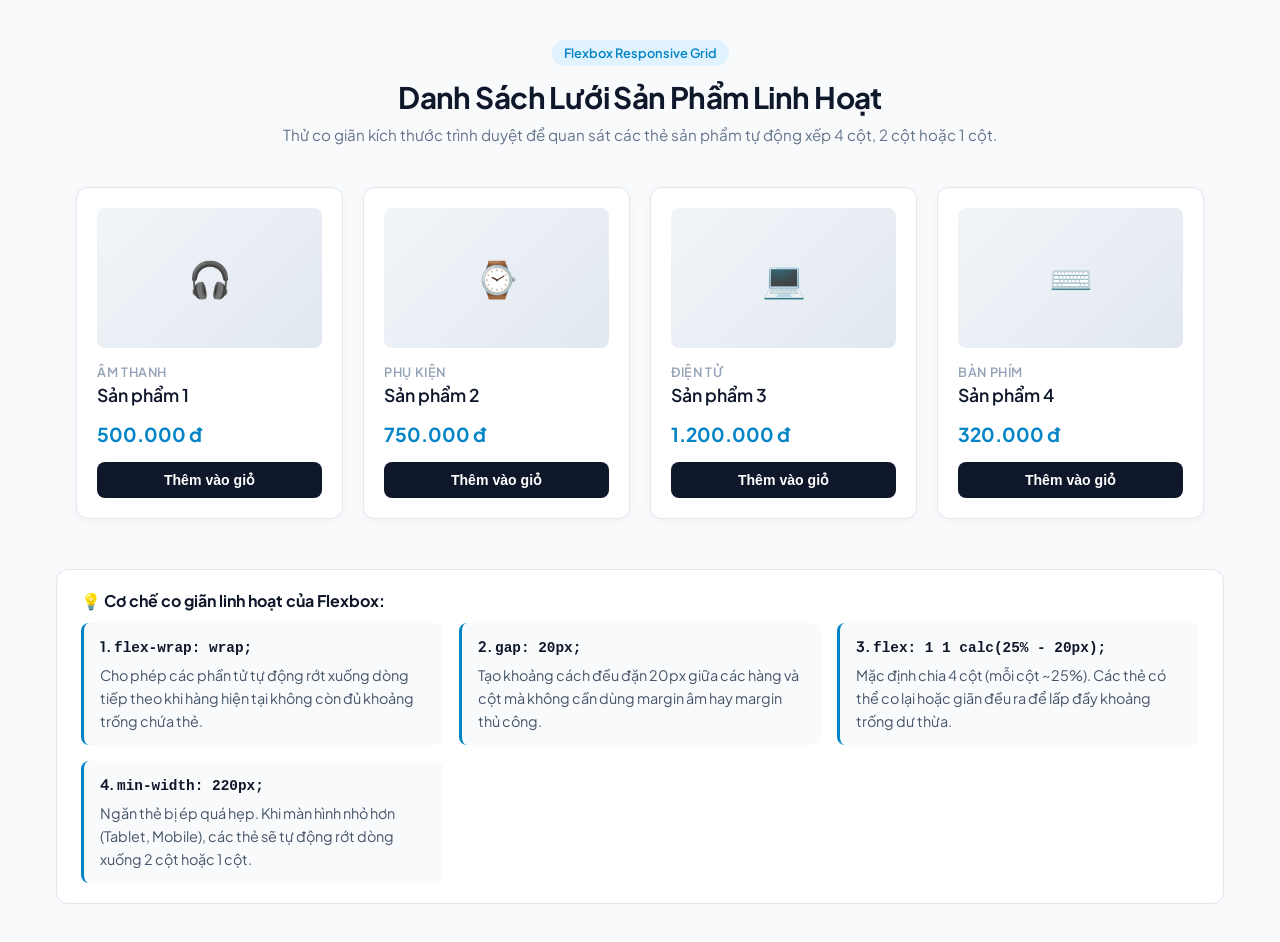
==== index.html @ 22b79658 "feat: add product grid flexbox exercise" ====
<!DOCTYPE html>
<html lang="vi">
<head>
  <meta charset="UTF-8">
  <meta name="viewport" content="width=device-width, initial-scale=1.0">
  <meta name="description" content="Luyện tập bố cục lưới thẻ sản phẩm (Product Card Grid) tự động co giãn và xuống dòng với Flexbox.">
  <title>Bố cục lưới sản phẩm linh hoạt với Flexbox</title>
  <link rel="preconnect" href="https://fonts.googleapis.com">
  <link rel="preconnect" href="https://fonts.gstatic.com" crossorigin>
  <link href="https://fonts.googleapis.com/css2?family=Plus+Jakarta+Sans:wght@400;500;600;700&display=swap" rel="stylesheet">
  <style>
    * {
      margin: 0;
      padding: 0;
      box-sizing: border-box;
    }

    body {
      font-family: 'Plus Jakarta Sans', -apple-system, BlinkMacSystemFont, sans-serif;
      background-color: #f8fafc;
      color: #1e293b;
      min-height: 100vh;
      display: flex;
      flex-direction: column;
    }

    /* Tiêu đề & Giới thiệu */
    header {
      padding: 40px 24px 20px;
      text-align: center;
      max-width: 800px;
      margin: 0 auto;
    }

    .badge {
      display: inline-flex;
      align-items: center;
      gap: 6px;
      background: #e0f2fe;
      color: #0284c7;
      font-size: 0.8rem;
      font-weight: 600;
      padding: 5px 12px;
      border-radius: 9999px;
      margin-bottom: 12px;
    }

    h1 {
      font-size: 1.85rem;
      font-weight: 700;
      color: #0f172a;
      margin-bottom: 8px;
      letter-spacing: -0.02em;
    }

    .subtitle {
      color: #64748b;
      font-size: 0.95rem;
      line-height: 1.5;
    }

    /* Container chính */
    .wrapper {
      max-width: 1200px;
      width: 100%;
      margin: 0 auto;
      padding: 0 16px 40px;
    }

    /* BỐ CỤC LƯỚI SẢN PHẨM VỚI FLEXBOX */
    .product-grid {
      display: flex;
      flex-wrap: wrap;       /* Tự động xuống dòng khi thiếu chỗ */
      gap: 20px;             /* Khoảng cách đều giữa các thẻ */
      padding: 20px;
    }

    /* TỪNG THẺ SẢN PHẨM */
    .product-card {
      /* flex-grow: 1, flex-shrink: 1, flex-basis: calc(25% - 20px) */
      flex: 1 1 calc(25% - 20px);
      min-width: 220px;      /* Giới hạn chiều rộng tối thiểu trước khi rớt dòng */
      background: #ffffff;
      border: 1px solid #e2e8f0;
      border-radius: 12px;
      padding: 20px;
      box-shadow: 0 2px 8px rgba(0, 0, 0, 0.04);
      transition: transform 0.25s ease, box-shadow 0.25s ease, border-color 0.25s ease;
      display: flex;
      flex-direction: column;
      justify-content: space-between;
    }

    .product-card:hover {
      transform: translateY(-4px);
      box-shadow: 0 12px 24px -6px rgba(15, 23, 42, 0.08);
      border-color: #cbd5e1;
    }

    .card-thumbnail {
      width: 100%;
      height: 140px;
      background: linear-gradient(135deg, #f1f5f9 0%, #e2e8f0 100%);
      border-radius: 8px;
      display: flex;
      align-items: center;
      justify-content: center;
      margin-bottom: 16px;
      font-size: 2.2rem;
    }

    .product-card h4 {
      font-size: 1.1rem;
      font-weight: 600;
      color: #0f172a;
      margin-bottom: 8px;
    }

    .product-card .category {
      font-size: 0.8rem;
      color: #94a3b8;
      text-transform: uppercase;
      font-weight: 600;
      letter-spacing: 0.05em;
      margin-bottom: 4px;
    }

    .product-card .price {
      font-size: 1.2rem;
      font-weight: 700;
      color: #0284c7;
      margin-top: 8px;
      margin-bottom: 16px;
    }

    .buy-btn {
      width: 100%;
      padding: 10px 16px;
      background: #0f172a;
      color: #ffffff;
      border: none;
      border-radius: 8px;
      font-weight: 600;
      font-size: 0.88rem;
      cursor: pointer;
      transition: background 0.2s ease;
    }

    .buy-btn:hover {
      background: #2563eb;
    }

    /* Hộp thông tin phân tích CSS */
    .explanation-box {
      margin-top: 30px;
      padding: 20px 24px;
      background: #ffffff;
      border-radius: 12px;
      border: 1px solid #e2e8f0;
    }

    .explanation-box h5 {
      font-size: 1rem;
      color: #0f172a;
      margin-bottom: 12px;
      font-weight: 700;
    }

    .explanation-list {
      display: grid;
      grid-template-columns: repeat(auto-fit, minmax(280px, 1fr));
      gap: 16px;
      font-size: 0.9rem;
      line-height: 1.6;
      color: #475569;
    }

    .explanation-item {
      background: #f8fafc;
      padding: 12px 16px;
      border-radius: 8px;
      border-left: 3px solid #0284c7;
    }

    .explanation-item strong {
      color: #0f172a;
      display: block;
      margin-bottom: 4px;
    }
  </style>
</head>
<body>
  <header>
    <div class="badge">Flexbox Responsive Grid</div>
    <h1>Danh Sách Lưới Sản Phẩm Linh Hoạt</h1>
    <p class="subtitle">Thử co giãn kích thước trình duyệt để quan sát các thẻ sản phẩm tự động xếp 4 cột, 2 cột hoặc 1 cột.</p>
  </header>

  <div class="wrapper">
    <!-- Cấu trúc HTML chính theo yêu cầu -->
    <div class="product-grid">
      <div class="product-card">
        <div>
          <div class="card-thumbnail">🎧</div>
          <p class="category">Âm thanh</p>
          <h4>Sản phẩm 1</h4>
        </div>
        <div>
          <p class="price">500.000 đ</p>
          <button class="buy-btn">Thêm vào giỏ</button>
        </div>
      </div>

      <div class="product-card">
        <div>
          <div class="card-thumbnail">⌚</div>
          <p class="category">Phụ kiện</p>
          <h4>Sản phẩm 2</h4>
        </div>
        <div>
          <p class="price">750.000 đ</p>
          <button class="buy-btn">Thêm vào giỏ</button>
        </div>
      </div>

      <div class="product-card">
        <div>
          <div class="card-thumbnail">💻</div>
          <p class="category">Điện tử</p>
          <h4>Sản phẩm 3</h4>
        </div>
        <div>
          <p class="price">1.200.000 đ</p>
          <button class="buy-btn">Thêm vào giỏ</button>
        </div>
      </div>

      <div class="product-card">
        <div>
          <div class="card-thumbnail">⌨️</div>
          <p class="category">Bàn phím</p>
          <h4>Sản phẩm 4</h4>
        </div>
        <div>
          <p class="price">320.000 đ</p>
          <button class="buy-btn">Thêm vào giỏ</button>
        </div>
      </div>
    </div>

    <!-- Giải thích cơ chế hoạt động -->
    <div class="explanation-box">
      <h5>💡 Cơ chế co giãn linh hoạt của Flexbox:</h5>
      <div class="explanation-list">
        <div class="explanation-item">
          <strong>1. <code>flex-wrap: wrap;</code></strong>
          Cho phép các phần tử tự động rớt xuống dòng tiếp theo khi hàng hiện tại không còn đủ khoảng trống chứa thẻ.
        </div>
        <div class="explanation-item">
          <strong>2. <code>gap: 20px;</code></strong>
          Tạo khoảng cách đều đặn 20px giữa các hàng và cột mà không cần dùng margin âm hay margin thủ công.
        </div>
        <div class="explanation-item">
          <strong>3. <code>flex: 1 1 calc(25% - 20px);</code></strong>
          Mặc định chia 4 cột (mỗi cột ~25%). Các thẻ có thể co lại hoặc giãn đều ra để lấp đầy khoảng trống dư thừa.
        </div>
        <div class="explanation-item">
          <strong>4. <code>min-width: 220px;</code></strong>
          Ngăn thẻ bị ép quá hẹp. Khi màn hình nhỏ hơn (Tablet, Mobile), các thẻ sẽ tự động rớt dòng xuống 2 cột hoặc 1 cột.
        </div>
      </div>
    </div>
  </div>
</body>
</html>
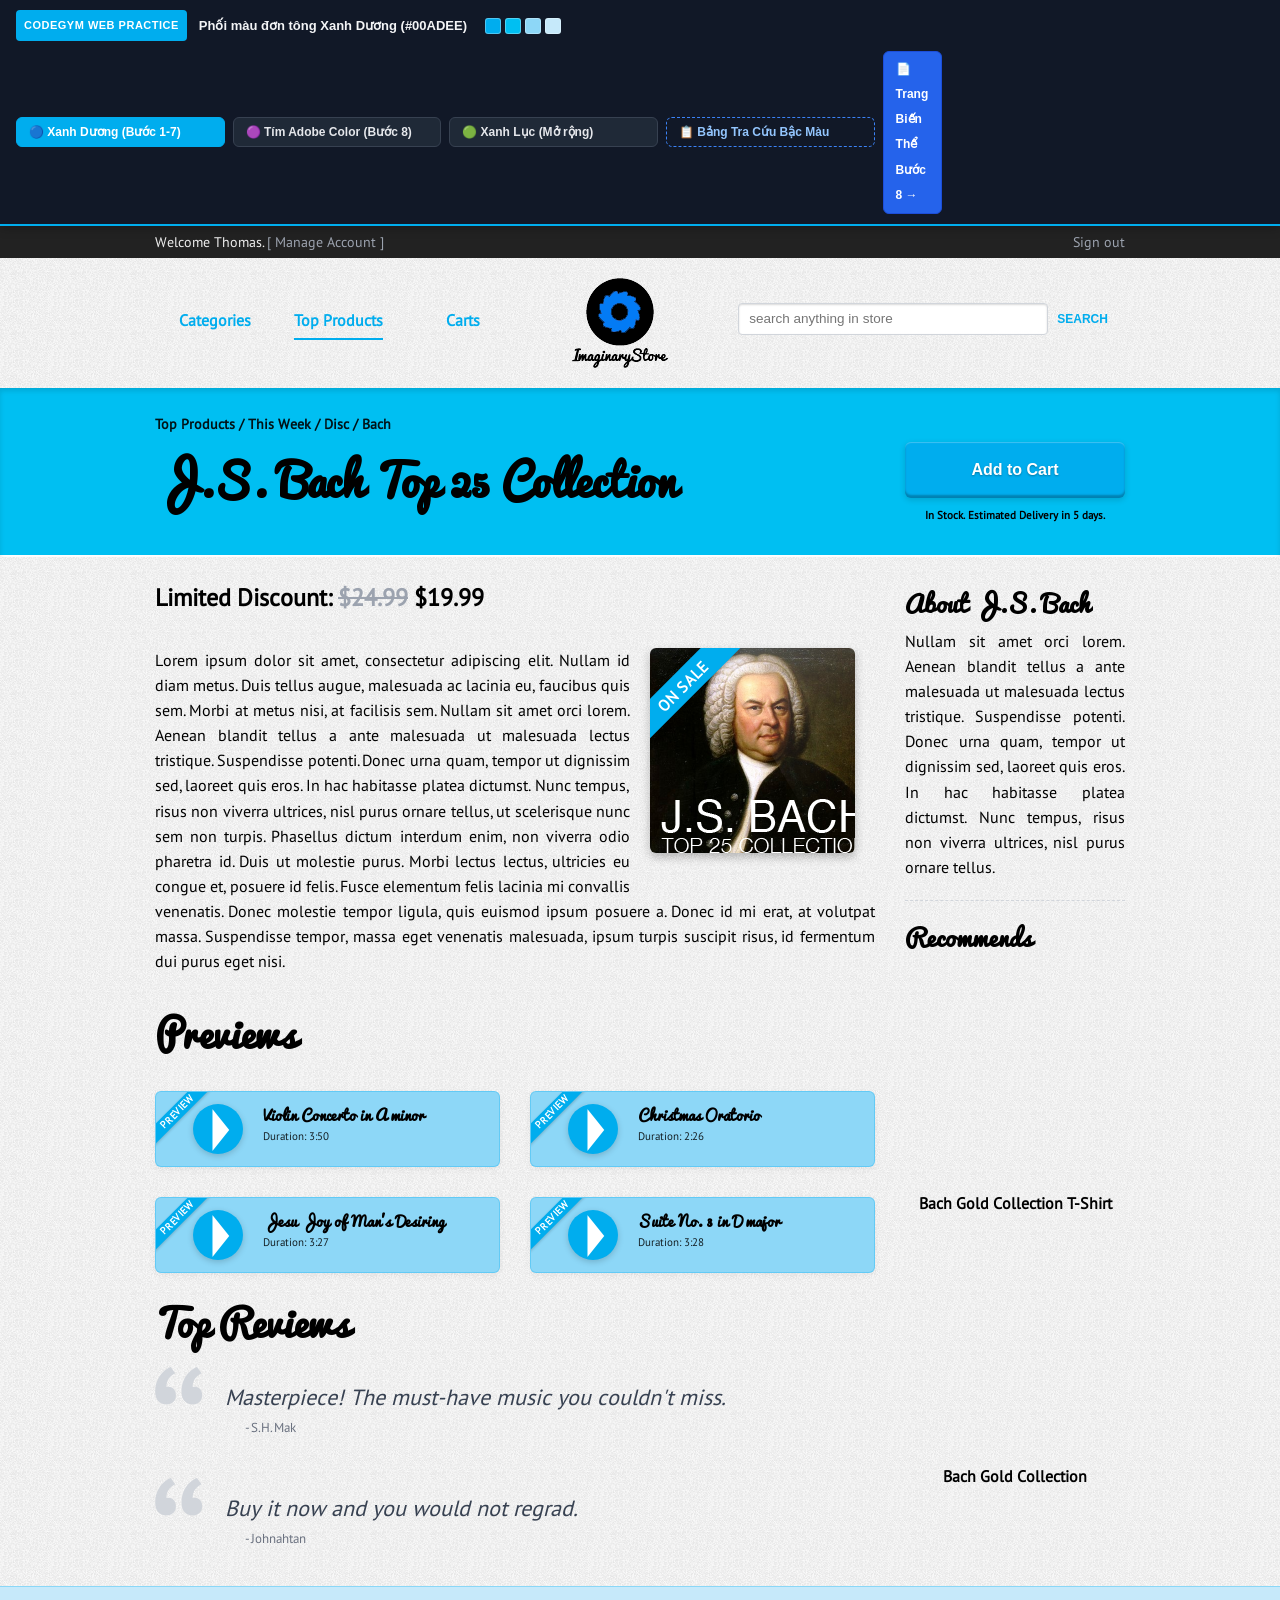
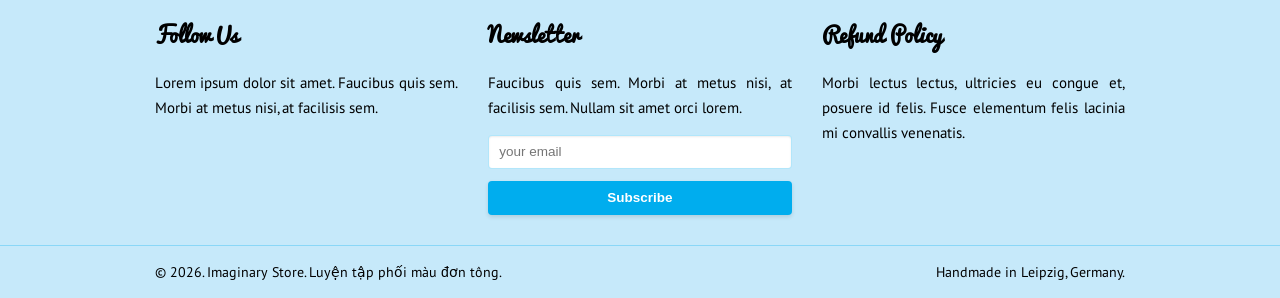
==== commit 19f0a2a2: "feat: hoàn thành bài tập phối màu đơn tông monochromatic theo hướng dẫn CodeGym" ====
--- a/index.html
+++ b/index.html
@@ -1,275 +1,391 @@
-<!DOCTYPE html>
+<!doctype html>
 <html lang="vi">
 <head>
-  <meta charset="UTF-8">
-  <meta name="viewport" content="width=device-width, initial-scale=1.0">
-  <meta name="description" content="Luyện tập bố cục lưới thẻ sản phẩm (Product Card Grid) tự động co giãn và xuống dòng với Flexbox.">
-  <title>Bố cục lưới sản phẩm linh hoạt với Flexbox</title>
-  <link rel="preconnect" href="https://fonts.googleapis.com">
-  <link rel="preconnect" href="https://fonts.gstatic.com" crossorigin>
-  <link href="https://fonts.googleapis.com/css2?family=Plus+Jakarta+Sans:wght@400;500;600;700&display=swap" rel="stylesheet">
-  <style>
-    * {
-      margin: 0;
-      padding: 0;
-      box-sizing: border-box;
+<meta charset="utf-8">
+<meta name="viewport" content="width=device-width, initial-scale=1" />
+<title>Imaginary Store - Phối Màu Đơn Tông (Monochromatic)</title>
+<link href="style.css" rel="stylesheet" type="text/css" />
+</head>
+
+<body>
+<!-- Thanh công cụ hỗ trợ chấm bài & quan sát phối màu đơn tông -->
+<div class="palette-toolbar">
+    <div class="palette-toolbar-info">
+        <span class="palette-badge">CodeGym Web Practice</span>
+        <strong id="currentThemeLabel">Phối màu đơn tông Xanh Dương (#00ADEE)</strong>
+        <div class="palette-swatches-preview">
+            <span class="swatch-chip" style="background: var(--color-lv1);" title="Bậc 1: Màu chính #00ADEE"></span>
+            <span class="swatch-chip" style="background: var(--color-lv4);" title="Bậc 4: Nền banner #00BFF2"></span>
+            <span class="swatch-chip" style="background: var(--color-lv7);" title="Bậc 7: Nền preview #8DD7F7"></span>
+            <span class="swatch-chip" style="background: var(--color-lv9);" title="Bậc 9: Nền footer #C6E9FA"></span>
+        </div>
+    </div>
+    <div class="palette-toolbar-actions">
+        <button class="theme-btn active" id="btnThemeBlue" onclick="switchTheme('blue')">🔵 Xanh Dương (Bước 1-7)</button>
+        <button class="theme-btn" id="btnThemePurple" onclick="switchTheme('purple')">🟣 Tím Adobe Color (Bước 8)</button>
+        <button class="theme-btn" id="btnThemeEmerald" onclick="switchTheme('emerald')">🟢 Xanh Lục (Mở rộng)</button>
+        <button class="theme-btn theme-btn-modal" onclick="openModal()">📋 Bảng Tra Cứu Bậc Màu</button>
+        <a href="theme-variant.html" class="theme-btn" style="background:#2563eb; color:#ffffff; border-color:#1d4ed8;" title="Mở trang web thứ hai theo Bước 8">📄 Trang Biến Thể Bước 8 &rarr;</a>
+    </div>
+</div>
+
+<!-- Modal Bảng tra cứu cấp độ màu đơn tông theo bài học -->
+<div class="modal-overlay" id="colorModal" onclick="closeModalOnBg(event)">
+    <div class="modal-card">
+        <div class="modal-header">
+            <h3>Bảng Phân Bổ Cấp Độ Màu Đơn Tông (Monochromatic Scale)</h3>
+            <button class="modal-close-btn" onclick="closeModal()">&times;</button>
+        </div>
+        <p style="font-size: 13.5px; line-height: 1.6; color: #4b5563; margin-bottom: 14px;">
+            Dưới đây là bảng phân cấp màu đơn tông nhạt dần từ màu chủ đạo theo hướng dẫn bài tập thực hành CodeGym:
+        </p>
+        <table class="color-table">
+            <thead>
+                <tr>
+                    <th>Cấp độ</th>
+                    <th>Mã màu (Hex)</th>
+                    <th>Mô tả & Vị trí áp dụng trên website</th>
+                </tr>
+            </thead>
+            <tbody>
+                <tr>
+                    <td><strong>Bậc 1</strong> (Chính)</td>
+                    <td><span class="color-sample-box" style="background: #00ADEE;"></span> <code>#00ADEE</code></td>
+                    <td><strong>Màu chủ đạo (Logo):</strong> Dùng cho nút Add to Cart, badge ON SALE, PREVIEW badge, circle play, icon, link hover.</td>
+                </tr>
+                <tr>
+                    <td><strong>Bậc 2</strong></td>
+                    <td><span class="color-sample-box" style="background: #00B2EF;"></span> <code>#00B2EF</code></td>
+                    <td>Màu nhấn phụ, hiệu ứng hover nút bấm và điểm tương tác nổi bật.</td>
+                </tr>
+                <tr>
+                    <td><strong>Bậc 3</strong></td>
+                    <td><span class="color-sample-box" style="background: #00B8F0;"></span> <code>#00B8F0</code></td>
+                    <td>Tông màu trung gian kết nối giữa Bậc 2 và Bậc 4.</td>
+                </tr>
+                <tr>
+                    <td><strong>Bậc 4</strong></td>
+                    <td><span class="color-sample-box" style="background: #00BFF2;"></span> <code>#00BFF2</code></td>
+                    <td><strong>Bước 2:</strong> Màu nền phần <code>#banner</code>, màu chữ màu đen (hoặc trắng) tương phản rõ.</td>
+                </tr>
+                <tr>
+                    <td><strong>Bậc 5</strong></td>
+                    <td><span class="color-sample-box" style="background: #2DCBF5;"></span> <code>#2DCBF5</code></td>
+                    <td>Tông sáng chuyển tiếp.</td>
+                </tr>
+                <tr>
+                    <td><strong>Bậc 6</strong></td>
+                    <td><span class="color-sample-box" style="background: #5CD4F6;"></span> <code>#5CD4F6</code></td>
+                    <td>Tông sáng nhẹ.</td>
+                </tr>
+                <tr>
+                    <td><strong>Bậc 7</strong></td>
+                    <td><span class="color-sample-box" style="background: #8DD7F7;"></span> <code>#8DD7F7</code></td>
+                    <td><strong>Bước 4:</strong> Màu nền thẻ nội dung Preview (thay cho màu hồng cũ <code>#fac7d2</code>), chữ màu đen.</td>
+                </tr>
+                <tr>
+                    <td><strong>Bậc 8</strong></td>
+                    <td><span class="color-sample-box" style="background: #ACE2F9;"></span> <code>#ACE2F9</code></td>
+                    <td>Tông màu pastel chuyển tiếp.</td>
+                </tr>
+                <tr>
+                    <td><strong>Bậc 9</strong></td>
+                    <td><span class="color-sample-box" style="background: #C6E9FA;"></span> <code>#C6E9FA</code></td>
+                    <td><strong>Bước 5:</strong> Màu nền phần Newsletter/Info và Footer tạo độ sáng tươi mới cho website.</td>
+                </tr>
+                <tr>
+                    <td><strong>Toàn bộ chữ</strong></td>
+                    <td><span class="color-sample-box" style="background: #000000;"></span> <code>#000000</code></td>
+                    <td><strong>Bước 6:</strong> Giữ nguyên màu chữ cho toàn bộ trang là màu đen để bảo đảm độ tương phản tối ưu.</td>
+                </tr>
+            </tbody>
+        </table>
+        <div style="margin-top: 18px; text-align: right;">
+            <button class="theme-btn" style="background: #111827; color: #fff;" onclick="closeModal()">Đóng cửa sổ</button>
+        </div>
+    </div>
+</div>
+
+<header id="top">
+	<div class="fix-size">
+    	<p class="c9 left">
+        	Welcome Thomas. <a href="">[ Manage Account ]</a>
+        </p>
+        <p class="c3 left">
+        	<a href="#main-nav" class="hide"><img src="images/nav-btn.png" alt="button" /></a>
+            <a href="" class="right">Sign out</a>
+        </p>
+    </div>
+    <div class="clear"></div>
+</header><!-- header -->
+
+<nav>
+	<div class="fix-size">
+    	<ul class="c5 left show">
+        	<li><a href="">Categories</a></li>
+            <li><a href="">Top Products</a></li>
+            <li><a href="">Carts</a></li>
+        </ul>
+        <a href="" class="c2 left c">
+        	<img id="storeLogo" src="images/logo-blue.png" alt="logo" />
+        </a>
+        <form action="#" class="c5 left show">
+        	<input type="search" placeholder="search anything in store" required />
+            <input type="submit" value="search" />
+        </form>
+    </div>
+    <div class="clear"></div>
+</nav><!-- nav -->
+
+<section id="banner">
+	<div class="fix-size">
+    	<section class="c9 left c">
+        	<p>Top Products / This Week / Disc / Bach</p>
+            <h1>J.S. Bach Top 25 Collection</h1>
+        </section>
+        <aside class="c3 left c">
+        	<button>Add to Cart</button>
+            <p>In Stock. Estimated Delivery in 5 days.</p>
+        </aside>
+    </div>
+    <div class="clear"></div>
+</section><!-- banner -->
+
+<section id="main">
+	<div class="fix-size">
+    	<section class="c9 left c">
+        	<h3>Limited Discount: <del>$24.99</del> $19.99</h3>            
+            <div class="trans right">
+                <div class="cover">
+                    <div class="face">
+                        <p class="on-sale">ON SALE</p>
+                    </div>
+                    <div class="face back">
+                        <b>J.S. Bach - Top 25 Collection</b>
+                        <ol>
+                            <li>Violin Concerto in A minor</li>
+                            <li>Christmas Oratorio</li>
+                            <li>Jesu Joy of Man's Desiring</li>
+                            <li>Suite No. 3 in D major</li>
+                        </ol>
+                    </div>
+                </div>
+            </div><!-- trans -->
+            
+            <p>
+            	Lorem ipsum dolor sit amet, consectetur adipiscing elit. Nullam id diam metus. Duis tellus augue, malesuada ac lacinia eu, faucibus quis sem. Morbi at metus nisi, at facilisis sem. Nullam sit amet orci lorem. Aenean blandit tellus a ante malesuada ut malesuada lectus tristique. Suspendisse potenti. Donec urna quam, tempor ut dignissim sed, laoreet quis eros. In hac habitasse platea dictumst. Nunc tempus, risus non viverra ultrices, nisl purus ornare tellus, ut scelerisque nunc sem non turpis. Phasellus dictum interdum enim, non viverra odio pharetra id. Duis ut molestie purus. Morbi lectus lectus, ultricies eu congue et, posuere id felis. Fusce elementum felis lacinia mi convallis venenatis. Donec molestie tempor ligula, quis euismod ipsum posuere a. Donec id mi erat, at volutpat massa. Suspendisse tempor, massa eget venenatis malesuada, ipsum turpis suscipit risus, id fermentum dui purus eget nisi.
+            </p>
+            
+            <h2>Previews</h2>
+            <ul class="preview">
+            	<li class="left"><a href="javascript:void(0);">
+                	<div class="c3 left">
+                    	<p class="title">PREVIEW</p>
+                        <div class="circle"><div class="triangle">&#9658;</div></div>
+                    </div>
+                    <div class="c9 left">
+                    	<b>Violin Concerto in A minor</b>
+                        <small>Duration: 3:50</small>
+                    </div>
+                    <div class="clear"></div>
+                </a></li><!-- element -->
+                
+                <li class="right"><a href="javascript:void(0);">
+                	<div class="c3 left">
+                    	<p class="title">PREVIEW</p>
+                        <div class="circle"><div class="triangle">&#9658;</div></div>
+                    </div>
+                    <div class="c9 left">
+                    	<b>Christmas Oratorio</b>
+                        <small>Duration: 2:26</small>
+                    </div>
+                    <div class="clear"></div>
+                </a></li><!-- element -->
+                <li class="clear"></li>
+                
+                <li class="left"><a href="javascript:void(0);">
+                	<div class="c3 left">
+                    	<p class="title">PREVIEW</p>
+                        <div class="circle"><div class="triangle">&#9658;</div></div>
+                    </div>
+                    <div class="c9 left">
+                    	<b>Jesu Joy of Man's Desiring</b>
+                        <small>Duration: 3:27</small>
+                    </div>
+                    <div class="clear"></div>
+                </a></li><!-- element -->
+                
+                <li class="right"><a href="javascript:void(0);">
+                	<div class="c3 left">
+                    	<p class="title">PREVIEW</p>
+                        <div class="circle"><div class="triangle">&#9658;</div></div>
+                    </div>
+                    <div class="c9 left">
+                    	<b>Suite No. 3 in D major</b>
+                        <small>Duration: 3:28</small>
+                    </div>
+                    <div class="clear"></div>
+                </a></li><!-- element -->
+            </ul>
+            <div class="clear"></div>
+            
+            <h2>Top Reviews</h2>
+            <blockquote>
+            	<div class="quote">&ldquo;</div>
+                <p>
+                	Masterpiece! The must-have music you couldn't miss.<small>- S.H. Mak</small>
+                </p>
+            </blockquote>
+            
+            <blockquote>
+            	<div class="quote">&ldquo;</div>
+                <p>
+                	Buy it now and you would not regrad. <small>- Johnahtan</small>
+                </p>
+            </blockquote>
+        </section>
+        <aside class="c3 left c">
+        	<h3>About J.S. Bach</h3>
+            <p class="about">
+            	Nullam sit amet orci lorem. Aenean blandit tellus a ante malesuada ut malesuada lectus tristique. Suspendisse potenti. Donec urna quam, tempor ut dignissim sed, laoreet quis eros. In hac habitasse platea dictumst. Nunc tempus, risus non viverra ultrices, nisl purus ornare tellus.
+            </p>
+            
+            <h3>Recommends</h3>
+            <div class="aside-cover">
+            	<div class="trans">
+                	<div class="cover">
+                    	<div class="face">
+                        </div>
+                        <div class="face back">
+                        	<b>J.S. Bach - Top 25 Collection</b>
+                            <ol>
+                            	<li>Violin Concerto in A minor</li>
+                                <li>Christmas Oratorio</li>
+                                <li>Jesu Joy of Man's Desiring</li>
+                                <li>Suite No. 3 in D major</li>
+                            </ol>
+                            <button>Go to Album</button>
+                        </div>
+                    </div>
+                </div><!-- trans -->
+            	<p>Bach Gold Collection T-Shirt</p>
+            </div><!-- aside cover -->
+            
+            <div class="aside-cover">
+            	<div class="trans">
+                	<div class="cover">
+                    	<div class="face">
+                        </div>
+                        <div class="face back">
+                        	<b>J.S. Bach - Top 25 Collection</b>
+                            <ol>
+                            	<li>Violin Concerto in A minor</li>
+                                <li>Christmas Oratorio</li>
+                                <li>Jesu Joy of Man's Desiring</li>
+                                <li>Suite No. 3 in D major</li>
+                            </ol>
+                            <button>Go to Album</button>
+                        </div>
+                    </div>
+                </div><!-- trans -->
+                <p>Bach Gold Collection</p>
+            </div><!-- aside cover -->
+        </aside>
+    </div>
+    <div class="clear"></div>
+    
+    <nav id="main-nav" class="c12 c hide">
+    	<ul>
+        	<li><a href="#top"><span class="arrow"></span>Back to Top</a></li>
+            <li><a href="">Categories</a></li>
+            <li><a href="">Top Products</a></li>
+            <li><a href="">Carts</a></li>
+            <li><a href="">Your Account</a></li>
+        </ul>
+        <form action="#">
+        	<input type="search" placeholder="search in store" required />
+            <input type="submit" value="go" />
+        </form>
+    </nav><!-- main nav -->
+    <div class="clear"></div>
+</section><!-- main -->
+
+<section id="info">
+	<div class="fix-size">
+    	<div class="c4 left c">
+        	<h3>Follow Us</h3>
+            <p>
+            	Lorem ipsum dolor sit amet. Faucibus quis sem. Morbi at metus nisi, at facilisis sem.
+            </p>
+        </div>
+        <div class="c4 left c">
+        	<h3>Newsletter</h3>
+            <p>
+            	Faucibus quis sem. Morbi at metus nisi, at facilisis sem. Nullam sit amet orci lorem.
+            </p>
+            <form action="#">
+            	<input type="email" placeholder="your email" required />
+                <input type="submit" value="Subscribe" />
+            </form>
+        </div>
+        <div class="c4 left c">
+        	<h3>Refund Policy</h3>
+        	<p>
+            	Morbi lectus lectus, ultricies eu congue et, posuere id felis. Fusce elementum felis lacinia mi convallis venenatis.
+            </p>
+        </div>
+    </div>
+    <div class="clear"></div>
+</section><!-- info -->
+
+<footer>
+	<div class="fix-size">
+    	<div class="c12 c">
+        	<span>&copy; 2026. Imaginary Store. Luyện tập phối màu đơn tông.</span>
+            <span class="right">Handmade in Leipzig, Germany.</span>
+        </div>
+    </div>
+    <div class="clear"></div>
+</footer><!-- footer -->
+
+<script>
+    function switchTheme(theme) {
+        document.documentElement.removeAttribute('data-theme');
+        document.querySelectorAll('.theme-btn').forEach(btn => btn.classList.remove('active'));
+        
+        const label = document.getElementById('currentThemeLabel');
+        const logo = document.getElementById('storeLogo');
+
+        if (theme === 'blue') {
+            document.getElementById('btnThemeBlue').classList.add('active');
+            label.textContent = 'Phối màu đơn tông Xanh Dương (#00ADEE) - Bước 1-7';
+            if (logo) logo.src = 'images/logo-blue.png';
+        } else if (theme === 'purple') {
+            document.documentElement.setAttribute('data-theme', 'purple');
+            document.getElementById('btnThemePurple').classList.add('active');
+            label.textContent = 'Phối màu đơn tông Tím Adobe Color (#8D0888) - Bước 8';
+            if (logo) logo.src = 'images/logo-blue.png';
+        } else if (theme === 'emerald') {
+            document.documentElement.setAttribute('data-theme', 'emerald');
+            document.getElementById('btnThemeEmerald').classList.add('active');
+            label.textContent = 'Phối màu đơn tông Xanh Lục Emerald (#059669) - Mở rộng';
+            if (logo) logo.src = 'images/logo-blue.png';
+        }
     }
 
-    body {
-      font-family: 'Plus Jakarta Sans', -apple-system, BlinkMacSystemFont, sans-serif;
-      background-color: #f8fafc;
-      color: #1e293b;
-      min-height: 100vh;
-      display: flex;
-      flex-direction: column;
+    function openModal() {
+        document.getElementById('colorModal').classList.add('open');
     }
 
-    /* Tiêu đề & Giới thiệu */
-    header {
-      padding: 40px 24px 20px;
-      text-align: center;
-      max-width: 800px;
-      margin: 0 auto;
+    function closeModal() {
+        document.getElementById('colorModal').classList.remove('open');
     }
 
-    .badge {
-      display: inline-flex;
-      align-items: center;
-      gap: 6px;
-      background: #e0f2fe;
-      color: #0284c7;
-      font-size: 0.8rem;
-      font-weight: 600;
-      padding: 5px 12px;
-      border-radius: 9999px;
-      margin-bottom: 12px;
+    function closeModalOnBg(e) {
+        if (e.target.id === 'colorModal') {
+            closeModal();
+        }
     }
-
-    h1 {
-      font-size: 1.85rem;
-      font-weight: 700;
-      color: #0f172a;
-      margin-bottom: 8px;
-      letter-spacing: -0.02em;
-    }
-
-    .subtitle {
-      color: #64748b;
-      font-size: 0.95rem;
-      line-height: 1.5;
-    }
-
-    /* Container chính */
-    .wrapper {
-      max-width: 1200px;
-      width: 100%;
-      margin: 0 auto;
-      padding: 0 16px 40px;
-    }
-
-    /* BỐ CỤC LƯỚI SẢN PHẨM VỚI FLEXBOX */
-    .product-grid {
-      display: flex;
-      flex-wrap: wrap;       /* Tự động xuống dòng khi thiếu chỗ */
-      gap: 20px;             /* Khoảng cách đều giữa các thẻ */
-      padding: 20px;
-    }
-
-    /* TỪNG THẺ SẢN PHẨM */
-    .product-card {
-      /* flex-grow: 1, flex-shrink: 1, flex-basis: calc(25% - 20px) */
-      flex: 1 1 calc(25% - 20px);
-      min-width: 220px;      /* Giới hạn chiều rộng tối thiểu trước khi rớt dòng */
-      background: #ffffff;
-      border: 1px solid #e2e8f0;
-      border-radius: 12px;
-      padding: 20px;
-      box-shadow: 0 2px 8px rgba(0, 0, 0, 0.04);
-      transition: transform 0.25s ease, box-shadow 0.25s ease, border-color 0.25s ease;
-      display: flex;
-      flex-direction: column;
-      justify-content: space-between;
-    }
-
-    .product-card:hover {
-      transform: translateY(-4px);
-      box-shadow: 0 12px 24px -6px rgba(15, 23, 42, 0.08);
-      border-color: #cbd5e1;
-    }
-
-    .card-thumbnail {
-      width: 100%;
-      height: 140px;
-      background: linear-gradient(135deg, #f1f5f9 0%, #e2e8f0 100%);
-      border-radius: 8px;
-      display: flex;
-      align-items: center;
-      justify-content: center;
-      margin-bottom: 16px;
-      font-size: 2.2rem;
-    }
-
-    .product-card h4 {
-      font-size: 1.1rem;
-      font-weight: 600;
-      color: #0f172a;
-      margin-bottom: 8px;
-    }
-
-    .product-card .category {
-      font-size: 0.8rem;
-      color: #94a3b8;
-      text-transform: uppercase;
-      font-weight: 600;
-      letter-spacing: 0.05em;
-      margin-bottom: 4px;
-    }
-
-    .product-card .price {
-      font-size: 1.2rem;
-      font-weight: 700;
-      color: #0284c7;
-      margin-top: 8px;
-      margin-bottom: 16px;
-    }
-
-    .buy-btn {
-      width: 100%;
-      padding: 10px 16px;
-      background: #0f172a;
-      color: #ffffff;
-      border: none;
-      border-radius: 8px;
-      font-weight: 600;
-      font-size: 0.88rem;
-      cursor: pointer;
-      transition: background 0.2s ease;
-    }
-
-    .buy-btn:hover {
-      background: #2563eb;
-    }
-
-    /* Hộp thông tin phân tích CSS */
-    .explanation-box {
-      margin-top: 30px;
-      padding: 20px 24px;
-      background: #ffffff;
-      border-radius: 12px;
-      border: 1px solid #e2e8f0;
-    }
-
-    .explanation-box h5 {
-      font-size: 1rem;
-      color: #0f172a;
-      margin-bottom: 12px;
-      font-weight: 700;
-    }
-
-    .explanation-list {
-      display: grid;
-      grid-template-columns: repeat(auto-fit, minmax(280px, 1fr));
-      gap: 16px;
-      font-size: 0.9rem;
-      line-height: 1.6;
-      color: #475569;
-    }
-
-    .explanation-item {
-      background: #f8fafc;
-      padding: 12px 16px;
-      border-radius: 8px;
-      border-left: 3px solid #0284c7;
-    }
-
-    .explanation-item strong {
-      color: #0f172a;
-      display: block;
-      margin-bottom: 4px;
-    }
-  </style>
-</head>
-<body>
-  <header>
-    <div class="badge">Flexbox Responsive Grid</div>
-    <h1>Danh Sách Lưới Sản Phẩm Linh Hoạt</h1>
-    <p class="subtitle">Thử co giãn kích thước trình duyệt để quan sát các thẻ sản phẩm tự động xếp 4 cột, 2 cột hoặc 1 cột.</p>
-  </header>
-
-  <div class="wrapper">
-    <!-- Cấu trúc HTML chính theo yêu cầu -->
-    <div class="product-grid">
-      <div class="product-card">
-        <div>
-          <div class="card-thumbnail">🎧</div>
-          <p class="category">Âm thanh</p>
-          <h4>Sản phẩm 1</h4>
-        </div>
-        <div>
-          <p class="price">500.000 đ</p>
-          <button class="buy-btn">Thêm vào giỏ</button>
-        </div>
-      </div>
-
-      <div class="product-card">
-        <div>
-          <div class="card-thumbnail">⌚</div>
-          <p class="category">Phụ kiện</p>
-          <h4>Sản phẩm 2</h4>
-        </div>
-        <div>
-          <p class="price">750.000 đ</p>
-          <button class="buy-btn">Thêm vào giỏ</button>
-        </div>
-      </div>
-
-      <div class="product-card">
-        <div>
-          <div class="card-thumbnail">💻</div>
-          <p class="category">Điện tử</p>
-          <h4>Sản phẩm 3</h4>
-        </div>
-        <div>
-          <p class="price">1.200.000 đ</p>
-          <button class="buy-btn">Thêm vào giỏ</button>
-        </div>
-      </div>
-
-      <div class="product-card">
-        <div>
-          <div class="card-thumbnail">⌨️</div>
-          <p class="category">Bàn phím</p>
-          <h4>Sản phẩm 4</h4>
-        </div>
-        <div>
-          <p class="price">320.000 đ</p>
-          <button class="buy-btn">Thêm vào giỏ</button>
-        </div>
-      </div>
-    </div>
-
-    <!-- Giải thích cơ chế hoạt động -->
-    <div class="explanation-box">
-      <h5>💡 Cơ chế co giãn linh hoạt của Flexbox:</h5>
-      <div class="explanation-list">
-        <div class="explanation-item">
-          <strong>1. <code>flex-wrap: wrap;</code></strong>
-          Cho phép các phần tử tự động rớt xuống dòng tiếp theo khi hàng hiện tại không còn đủ khoảng trống chứa thẻ.
-        </div>
-        <div class="explanation-item">
-          <strong>2. <code>gap: 20px;</code></strong>
-          Tạo khoảng cách đều đặn 20px giữa các hàng và cột mà không cần dùng margin âm hay margin thủ công.
-        </div>
-        <div class="explanation-item">
-          <strong>3. <code>flex: 1 1 calc(25% - 20px);</code></strong>
-          Mặc định chia 4 cột (mỗi cột ~25%). Các thẻ có thể co lại hoặc giãn đều ra để lấp đầy khoảng trống dư thừa.
-        </div>
-        <div class="explanation-item">
-          <strong>4. <code>min-width: 220px;</code></strong>
-          Ngăn thẻ bị ép quá hẹp. Khi màn hình nhỏ hơn (Tablet, Mobile), các thẻ sẽ tự động rớt dòng xuống 2 cột hoặc 1 cột.
-        </div>
-      </div>
-    </div>
-  </div>
+</script>
 </body>
 </html>
--- a/style.css
+++ b/style.css
@@ -0,0 +1,985 @@
+@charset "utf-8";
+/* CSS Document - Phối màu đơn tông (Monochromatic Palette) theo hướng dẫn CodeGym */
+
+:root {
+	/* BẢNG MÀU ĐƠN TÔNG XANH DƯƠNG (#00ADEE) - BƯỚC 1 ĐẾN BƯỚC 7 */
+	--color-lv1: #00ADEE; /* Bậc 1: Màu chính / chủ đạo (xanh logo) */
+	--color-lv2: #00B2EF; /* Bậc 2: Màu nhấn, hover, tương phản */
+	--color-lv3: #00B8F0; /* Bậc 3: Tông chuyển tiếp */
+	--color-lv4: #00BFF2; /* Bậc 4: Màu nền phần banner */
+	--color-lv5: #2DCBF5; /* Bậc 5 */
+	--color-lv6: #5CD4F6; /* Bậc 6 */
+	--color-lv7: #8DD7F7; /* Bậc 7: Màu nền phần nội dung / preview */
+	--color-lv8: #ACE2F9; /* Bậc 8 */
+	--color-lv9: #C6E9FA; /* Bậc 9: Màu nền phần info và footer */
+	--color-lv10: #E6F5FD; /* Bậc 10: Tông sáng nhất */
+
+	--color-text: #000000;         /* Bước 6: Giữ nguyên màu chữ toàn bộ trang là màu đen */
+	--color-text-banner: #000000;  /* Bước 2: Màu chữ banner đổi sang màu đen để tương phản tốt */
+	--color-btn-text: #ffffff;     /* Chữ trắng trên nền nút màu đậm bậc 1 */
+	--color-border: rgba(0, 173, 238, 0.3);
+}
+
+/* THEME 2: TÍM HOÀNG GIA (#8D0888) - THEO BƯỚC 8 TỪ ADOBE COLOR */
+[data-theme="purple"], body.theme-purple {
+	--color-lv1: #8D0888; /* Bậc 1: Màu chủ đạo từ Adobe Color Theme */
+	--color-lv2: #9F149A; /* Bậc 2: Nhấn / hover */
+	--color-lv3: #B327AE; /* Bậc 3 */
+	--color-lv4: #C642C1; /* Bậc 4: Nền banner */
+	--color-lv5: #D467CF; /* Bậc 5 */
+	--color-lv6: #E08DDC; /* Bậc 6 */
+	--color-lv7: #EBB3E8; /* Bậc 7: Nền nội dung preview */
+	--color-lv8: #F4D4F3; /* Bậc 8 */
+	--color-lv9: #FAE8F9; /* Bậc 9: Nền info và footer */
+	--color-lv10: #FDF5FC; /* Bậc 10 */
+
+	--color-text: #000000;
+	--color-text-banner: #000000;
+	--color-btn-text: #ffffff;
+	--color-border: rgba(141, 8, 136, 0.3);
+}
+
+/* THEME 3: XANH NGỌC LỤC BẢO (#059669) - BẢNG MÀU ĐƠN TÔNG MỞ RỘNG */
+[data-theme="emerald"], body.theme-emerald {
+	--color-lv1: #059669;
+	--color-lv2: #10B981;
+	--color-lv3: #22C55E;
+	--color-lv4: #34D399;
+	--color-lv5: #6EE7B7;
+	--color-lv6: #86EFAC;
+	--color-lv7: #A7F3D0;
+	--color-lv8: #C6F6D5;
+	--color-lv9: #D1FAE5;
+	--color-lv10: #ECFDF5;
+
+	--color-text: #000000;
+	--color-text-banner: #000000;
+	--color-btn-text: #ffffff;
+	--color-border: rgba(5, 150, 105, 0.3);
+}
+
+* {
+	margin: 0;
+	padding: 0;
+	box-sizing: border-box;
+}
+
+ul li {
+	list-style: none;
+}
+
+a {
+	text-decoration: none;
+	color: inherit;
+}
+
+.clear {
+	clear: both;
+}
+
+.left {
+	float: left;
+}
+
+.right {
+	float: right;
+}
+
+.hide {
+	display: none;
+}
+
+/* Thanh thông tin hướng dẫn và chuyển đổi Palette */
+.palette-toolbar {
+	background: #111827;
+	color: #f3f4f6;
+	padding: 10px 16px;
+	font-family: -apple-system, BlinkMacSystemFont, "Segoe UI", Roboto, sans-serif;
+	font-size: 13px;
+	border-bottom: 2px solid var(--color-lv1);
+	display: flex;
+	justify-content: space-between;
+	align-items: center;
+	flex-wrap: wrap;
+	gap: 10px;
+	position: sticky;
+	top: 0;
+	z-index: 9999;
+	box-shadow: 0 2px 10px rgba(0, 0, 0, 0.25);
+}
+
+.palette-toolbar-info {
+	display: flex;
+	align-items: center;
+	gap: 12px;
+	flex-wrap: wrap;
+}
+
+.palette-badge {
+	background: var(--color-lv1);
+	color: #ffffff;
+	padding: 3px 8px;
+	border-radius: 4px;
+	font-weight: 700;
+	font-size: 11px;
+	letter-spacing: 0.5px;
+	text-transform: uppercase;
+}
+
+.palette-swatches-preview {
+	display: inline-flex;
+	align-items: center;
+	gap: 4px;
+	margin-left: 6px;
+}
+
+.swatch-chip {
+	width: 16px;
+	height: 16px;
+	border-radius: 3px;
+	display: inline-block;
+	border: 1px solid rgba(255, 255, 255, 0.3);
+}
+
+.palette-toolbar-actions {
+	display: flex;
+	align-items: center;
+	gap: 8px;
+}
+
+.theme-btn {
+	background: #1f2937;
+	color: #e5e7eb;
+	border: 1px solid #374151;
+	padding: 5px 12px;
+	border-radius: 6px;
+	cursor: pointer;
+	font-size: 12px;
+	font-weight: 600;
+	display: inline-flex;
+	align-items: center;
+	gap: 6px;
+	transition: all 0.2s ease;
+}
+
+.theme-btn:hover {
+	background: #374151;
+	border-color: #4b5563;
+	color: #ffffff;
+}
+
+.theme-btn.active {
+	background: var(--color-lv1);
+	border-color: var(--color-lv1);
+	color: #ffffff;
+}
+
+.theme-btn-modal {
+	background: transparent;
+	color: #93c5fd;
+	border: 1px dashed #3b82f6;
+}
+
+.theme-btn-modal:hover {
+	background: rgba(59, 130, 246, 0.15);
+	color: #bfdbfe;
+}
+
+/* Modal bảng tra cứu bậc màu */
+.modal-overlay {
+	display: none;
+	position: fixed;
+	top: 0;
+	left: 0;
+	right: 0;
+	bottom: 0;
+	background: rgba(0, 0, 0, 0.7);
+	z-index: 10000;
+	align-items: center;
+	justify-content: center;
+	padding: 20px;
+}
+
+.modal-overlay.open {
+	display: flex;
+}
+
+.modal-card {
+	background: #ffffff;
+	border-radius: 12px;
+	max-width: 760px;
+	width: 100%;
+	max-height: 90vh;
+	overflow-y: auto;
+	box-shadow: 0 20px 25px -5px rgba(0, 0, 0, 0.3);
+	color: #111827;
+	padding: 24px;
+	font-family: -apple-system, BlinkMacSystemFont, "Segoe UI", Roboto, sans-serif;
+}
+
+.modal-header {
+	display: flex;
+	justify-content: space-between;
+	align-items: center;
+	margin-bottom: 16px;
+	border-bottom: 1px solid #e5e7eb;
+	padding-bottom: 12px;
+}
+
+.modal-header h3 {
+	font-size: 18px;
+	color: #111827;
+	margin: 0;
+	font-family: inherit;
+}
+
+.modal-close-btn {
+	background: none;
+	border: none;
+	font-size: 22px;
+	color: #6b7280;
+	cursor: pointer;
+	line-height: 1;
+	width: auto;
+	height: auto;
+}
+
+.modal-close-btn:hover {
+	color: #111827;
+}
+
+.color-table {
+	width: 100%;
+	border-collapse: collapse;
+	margin-top: 12px;
+	font-size: 13px;
+}
+
+.color-table th, .color-table td {
+	padding: 8px 12px;
+	text-align: left;
+	border-bottom: 1px solid #e5e7eb;
+}
+
+.color-table th {
+	background: #f3f4f6;
+	font-weight: 600;
+	color: #374151;
+}
+
+.color-sample-box {
+	width: 28px;
+	height: 20px;
+	border-radius: 4px;
+	border: 1px solid rgba(0, 0, 0, 0.15);
+	display: inline-block;
+	vertical-align: middle;
+	margin-right: 8px;
+}
+
+::selection {
+	background: var(--color-lv1);
+	color: #ffffff;
+}
+
+::-moz-selection {
+	background: var(--color-lv1);
+	color: #ffffff;
+}
+
+.c2 {
+	width: 16.6666%;
+}
+
+.c3 {
+	width: 25%;
+}
+
+.c4 {
+	width: 33.3333%;
+}
+
+.c5 {
+	width: 41.6666%;
+}
+
+.c9 {
+	width: 75%;
+}
+
+.c12 {
+	width: 100%;
+}
+
+.c2, .c3, .c4, .c5, .c9, .c12 {
+	padding: 0 15px;
+	box-sizing: border-box;
+	-moz-box-sizing: border-box;
+}
+
+.fix-size {
+	max-width: 1000px;
+	margin: auto;
+}
+
+/* Typography & Fonts */
+@font-face {
+	font-family: font1;
+	src: url(fonts/pacifico.woff);
+}
+
+@font-face {
+	font-family: font2;
+	src: url(fonts/ptsans.woff);
+}
+
+/* BƯỚC 6: Giữ nguyên màu chữ cho toàn bộ trang là màu đen */
+body {
+	font-family: font2, -apple-system, BlinkMacSystemFont, "Segoe UI", Roboto, sans-serif;
+	font-size: 15.5px;
+	color: var(--color-text);
+	background: url(images/bg.png);
+	line-height: 1.62em;
+	transition: background-color 0.3s ease, color 0.3s ease;
+}
+
+/* Top bar header */
+header#top {
+	color: #eeeeee;
+	background: #222222;
+	line-height: 32px;
+	font-size: 13.5px;
+}
+
+header#top a {
+	color: #9ca3af;
+	font-size: 13.5px;
+	transition: color 0.2s ease;
+}
+
+header#top a:hover {
+	color: #ffffff;
+}
+
+/* Navigation */
+body > nav {
+	background: transparent;
+}
+
+body > nav ul {
+	margin-top: 45px;
+}
+
+body > nav ul li {
+	width: 31%;
+	display: inline-block;
+	text-align: center;
+}
+
+/* Đổi màu liên kết theo màu bậc 1 */
+body > nav ul li a {
+	color: var(--color-lv1);
+	display: inline-block;
+	padding: 5px 0;
+	font-weight: 600;
+	transition: all 0.2s ease;
+}
+
+body > nav ul li:nth-child(2) a {
+	border-bottom: solid 2px var(--color-lv1);
+}
+
+body > nav ul:hover li a {
+	border-bottom: none;
+}
+
+body > nav ul li:hover a {
+	border-bottom: solid 2px var(--color-lv1);
+	color: var(--color-lv2);
+}
+
+body > nav a.c2 {
+	display: block;
+}
+
+body > nav a img {
+	display: block;
+	margin: 20px 0;
+	transition: transform 0.2s ease;
+}
+
+body > nav a img:hover {
+	transform: scale(1.03);
+}
+
+body > nav form {
+	margin-top: 45px;
+}
+
+input, button {
+	width: 100%;
+	height: 30px;
+	color: #333333;
+	background: none;
+	border: none;
+	outline: none;
+}
+
+body > nav input[type=search] {
+	width: 80%;
+	box-shadow: inset 0 1px 2px rgba(0, 0, 0, 0.15);
+	text-indent: 10px;
+	background: #ffffff;
+	border: 1px solid #d1d5db;
+	border-radius: 4px;
+	height: 32px;
+	font-size: 13.5px;
+	color: #111827;
+}
+
+body > nav input[type=search]:focus {
+	background: #ffffff;
+	border-color: var(--color-lv1);
+	box-shadow: 0 0 0 2px rgba(0, 173, 238, 0.2);
+}
+
+body > nav input[type=submit] {
+	width: 16%;
+	font-weight: bold;
+	color: var(--color-lv1);
+	cursor: pointer;
+	text-transform: uppercase;
+	font-size: 12px;
+	transition: color 0.2s ease;
+}
+
+body > nav input[type=submit]:hover {
+	color: var(--color-lv2);
+}
+
+/* BƯỚC 2: THAY ĐỔI MÀU NỀN BANNER
+   Màu nền chuyển thành màu bậc 4 (#00BFF2)
+   Màu chữ giữ nguyên màu trắng hoặc đổi sang màu đen (ở đây sử dụng màu đen theo yêu cầu bước 6). */
+#banner {
+	background: var(--color-lv4);
+	box-shadow: inset 0 3px 5px rgba(0, 0, 0, 0.12), inset 0 -2px #ffffff;
+	font-weight: bold;
+	padding: 24px 0;
+	color: var(--color-text-banner);
+	text-shadow: none;
+	transition: background-color 0.3s ease;
+}
+
+h1, h2, h3 {
+	font-family: font1, cursive;
+	line-height: normal;
+	padding-bottom: 10px;
+}
+
+h1 {
+	font-size: 44px;
+	color: var(--color-text-banner);
+}
+
+h2 {
+	font-size: 38px;
+	color: var(--color-text);
+}
+
+h3 {
+	font-size: 24px;
+	color: var(--color-text);
+}
+
+#banner section p {
+	font-size: 14px;
+	opacity: 0.9;
+	margin-bottom: 4px;
+}
+
+/* Nút bấm trên banner sử dụng màu bậc 1 (#00ADEE) / bậc 2 để tạo sự nổi bật */
+#banner aside button {
+	height: 56px;
+	border-radius: 6px;
+	margin-top: 30px;
+	font-size: 16px;
+	font-weight: bold;
+	color: var(--color-btn-text);
+	box-shadow: inset 0 -3px 2px rgba(0, 0, 0, 0.25), inset 0 1px 1px rgba(255, 255, 255, 0.25), 0 2px 6px rgba(0, 0, 0, 0.15);
+	background: var(--color-lv1);
+	text-shadow: 0 1px 2px rgba(0, 0, 0, 0.3);
+	cursor: pointer;
+	border: none;
+	transition: all 0.2s ease;
+}
+
+#banner aside button:hover {
+	background: var(--color-lv2);
+	box-shadow: inset 0 2px 2px rgba(0, 0, 0, 0.15), inset 0 -2px rgba(255, 255, 255, 0.15), 0 4px 10px rgba(0, 0, 0, 0.2);
+	transform: translateY(-1px);
+}
+
+#banner aside button:active {
+	background: var(--color-lv1);
+	box-shadow: inset 0 2px 3px rgba(0, 0, 0, 0.3);
+	transform: translateY(1px);
+}
+
+#banner aside p {
+	text-align: center;
+	font-size: 11px;
+	padding: 5px 0;
+	color: var(--color-text-banner);
+}
+
+/* Main Section */
+#main {
+	padding-top: 25px;
+	overflow: hidden;
+}
+
+#main section > .right {
+	margin-left: 20px;
+	margin-bottom: 10px;
+}
+
+#main section h3 {
+	font-family: font2, sans-serif;
+	font-size: 24px !important;
+	margin-bottom: 25px;
+	color: var(--color-text);
+}
+
+#main section h3 del {
+	color: #9ca3af;
+}
+
+#main section > p {
+	text-align: justify;
+	margin-bottom: 25px;
+	color: var(--color-text);
+}
+
+/* Trans & Disc Card */
+.trans {
+	width: 225px;
+	height: 225px;
+	margin: auto;
+	perspective: 800px;
+	-webkit-perspective: 800px;
+}
+
+.trans .cover {
+	width: 225px;
+	height: 225px;
+	position: relative;
+	transform-style: preserve-3d;
+	-webkit-transform-style: preserve-3d;
+	transition: all 0.5s ease-out;
+	-webkit-transition: all 0.5s ease-out;
+}
+
+.trans .face {
+	background: url(images/disc-cover.png) no-repeat;
+	width: 205px;
+	height: 205px;
+	padding: 10px;
+	border-radius: 6px;
+	transform-style: preserve-3d;
+	-webkit-transform-style: preserve-3d;
+	backface-visibility: hidden;
+	-webkit-backface-visibility: hidden;
+	box-shadow: 0 4px 10px rgba(0, 0, 0, 0.25);
+	position: absolute;
+	overflow: hidden;
+}
+
+.trans .back {
+	box-shadow: 0 4px 10px rgba(0, 0, 0, 0.25), inset 0 225px rgba(255, 255, 255, 0.9);
+	text-align: center;
+	transform: rotateY(180deg);
+	-webkit-transform: rotateY(180deg);
+	padding: 9px;
+	border: solid 1px var(--color-border);
+	background: #ffffff;
+}
+
+.trans:hover .cover {
+	transform: rotateY(-180deg);
+	-webkit-transform: rotateY(-180deg);
+}
+
+.trans .back b {
+	font-size: 14px;
+	color: var(--color-text);
+}
+
+.trans .back ol {
+	margin-top: 10px;
+}
+
+.trans .back ol li {
+	list-style: decimal inside;
+	line-height: 28px;
+	text-align: left;
+	font-size: 13px;
+	color: var(--color-text);
+}
+
+/* BƯỚC 3: THAY ĐỔI MÀU NỀN PHẦN ON SALE/PREVIEW
+   Chuyển màu nền đỏ theo tông màu bậc 1 (#00ADEE) hoặc màu bậc 2 (#00B2EF) để tạo điểm nổi bật. */
+.trans .on-sale {
+	background: var(--color-lv1);
+	color: #ffffff;
+	font-weight: 700;
+	letter-spacing: 0.5px;
+	transform: rotate(-45deg);
+	-webkit-transform: rotate(-45deg);
+	margin-top: 14px;
+	margin-left: -140px;
+	text-align: center;
+	line-height: 28px;
+	box-shadow: 0 2px 6px rgba(0, 0, 0, 0.2);
+	transition: background-color 0.3s ease;
+}
+
+.trans .back button {
+	color: #ffffff;
+	background: var(--color-lv1);
+	border-radius: 4px;
+	margin-top: 10px;
+	width: 100px;
+	font-weight: bold;
+	cursor: pointer;
+	border: none;
+	transition: background-color 0.2s ease;
+}
+
+.trans .back button:hover {
+	background: var(--color-lv2);
+}
+
+/* BƯỚC 4: ĐỔI MÀU NỀN PHẦN NỘI DUNG (PREVIEWS)
+   Màu nền hồng (#fac7d2) chuyển thành màu bậc 7 (#8DD7F7)
+   Màu chữ giữ màu đen (theo Bước 4 & 6 vì nền bậc 7 khá nhạt) */
+#main .preview li {
+	width: 50%;
+}
+
+#main .preview li a {
+	display: block;
+	background: var(--color-lv7);
+	border-radius: 6px;
+	margin: 15px;
+	overflow: hidden;
+	color: var(--color-text);
+	position: relative;
+	padding: 12px;
+	border: 1px solid var(--color-border);
+	box-shadow: 0 2px 6px rgba(0, 0, 0, 0.06);
+	transition: all 0.25s ease;
+}
+
+#main .preview li a:hover {
+	transform: translateY(-2px);
+	box-shadow: 0 6px 14px rgba(0, 0, 0, 0.12);
+	border-color: var(--color-lv1);
+}
+
+#main .preview li.left a {
+	margin-left: 0;
+}
+
+#main .preview li.right a {
+	margin-right: 0;
+}
+
+/* BƯỚC 3: Điểm nhấn Title & Circle trong Preview chuyển sang màu bậc 1 (#00ADEE) */
+#main .preview .title {
+	color: #ffffff;
+	font-size: 10px;
+	font-weight: 700;
+	letter-spacing: 0.5px;
+	display: block;
+	padding: 0 20px;
+	line-height: 14px;
+	background: var(--color-lv1);
+	transform: rotate(-45deg);
+	-webkit-transform: rotate(-45deg);
+	position: absolute;
+	top: 13px;
+	left: -20px;
+	box-shadow: 0 1px 3px rgba(0, 0, 0, 0.2);
+	transition: background-color 0.3s ease;
+}
+
+#main .preview .circle {
+	margin-left: 10px;
+	width: 50px;
+	height: 50px;
+	border-radius: 50%;
+	background: var(--color-lv1);
+	position: relative;
+	box-shadow: 0 2px 6px rgba(0, 0, 0, 0.18);
+	transition: all 0.3s ease;
+}
+
+#main .preview li a:hover .circle {
+	background: var(--color-lv2);
+	transform: scale(1.06);
+}
+
+#main .preview .triangle {
+	color: #ffffff;
+	font-size: 28px;
+	transform: scaleY(2.5);
+	-webkit-transform: scaleY(2.5);
+	top: 7px;
+	left: 14px;
+	position: absolute;
+}
+
+#main .preview b {
+	font-family: font1, cursive;
+	display: block;
+	line-height: 22px;
+	color: var(--color-text);
+	font-size: 15px;
+}
+
+#main .preview small {
+	font-size: 11px;
+	display: block;
+	line-height: 20px;
+	color: var(--color-text);
+	opacity: 0.85;
+}
+
+/* Reviews & Testimonials */
+#main blockquote {
+	position: relative;
+	margin-bottom: 35px;
+}
+
+#main blockquote .quote {
+	font-size: 18px;
+	transform: scale(10, 10);
+	-webkit-transform: scale(10, 10);
+	color: #d1d5db;
+	position: absolute;
+	left: 20px;
+	top: 65px;
+}
+
+#main blockquote p {
+	padding-top: 20px;
+	padding-left: 70px;
+	font-size: 22px;
+	font-style: italic;
+	color: #374151;
+}
+
+#main blockquote small {
+	display: block;
+	margin-left: 20px;
+	margin-top: 5px;
+	font-size: 13px;
+	color: #6b7280;
+	font-style: normal;
+}
+
+#main aside h3 {
+	padding-bottom: 0px;
+	color: var(--color-text);
+}
+
+#main aside p {
+	text-align: center;
+	color: var(--color-text);
+}
+
+#main aside .about {
+	margin-bottom: 15px;
+	padding-bottom: 20px;
+	border-bottom: #d1d5db dashed 1px;
+	text-align: justify;
+	margin-top: 5px;
+	color: var(--color-text);
+}
+
+#main aside .aside-cover {
+	margin-bottom: 15px;
+}
+
+#main aside .aside-cover p {
+	margin-top: 8px;
+	font-weight: 600;
+	color: var(--color-text);
+}
+
+/* BƯỚC 5: ĐỔI MÀU NỀN PHẦN FOOTER & INFO
+   Thay đổi màu nền thành màu bậc 9 (#C6E9FA) tạo độ sáng cho trang.
+   BƯỚC 6: Giữ nguyên màu chữ toàn bộ trang là màu đen. */
+#info {
+	padding: 30px 0;
+	background: var(--color-lv9);
+	color: var(--color-text);
+	border-top: 1px solid var(--color-border);
+	transition: background-color 0.3s ease;
+}
+
+#info h3 {
+	color: var(--color-text);
+	font-size: 20px;
+	margin-bottom: 8px;
+}
+
+#info p {
+	margin-bottom: 15px;
+	text-align: justify;
+	color: var(--color-text);
+	font-size: 14.5px;
+}
+
+#info input[type=email] {
+	text-indent: 10px;
+	background: #ffffff;
+	border: 1px solid var(--color-border);
+	border-radius: 4px;
+	height: 34px;
+	color: #111827;
+	box-shadow: inset 0 1px 2px rgba(0, 0, 0, 0.08);
+	margin-bottom: 12px;
+	font-size: 13.5px;
+}
+
+#info input[type=email]:focus {
+	border-color: var(--color-lv1);
+	box-shadow: 0 0 0 2px rgba(0, 173, 238, 0.25);
+}
+
+#info input[type=submit] {
+	background: var(--color-lv1);
+	color: #ffffff;
+	border-radius: 4px;
+	height: 34px;
+	font-size: 13.5px;
+	font-weight: bold;
+	cursor: pointer;
+	box-shadow: 0 2px 4px rgba(0, 0, 0, 0.12);
+	transition: all 0.2s ease;
+}
+
+#info input[type=submit]:hover {
+	background: var(--color-lv2);
+	transform: translateY(-1px);
+}
+
+footer {
+	color: var(--color-text);
+	background: var(--color-lv9);
+	line-height: 52px;
+	border-top: 1px solid var(--color-border);
+	font-size: 14px;
+	font-weight: 500;
+	transition: background-color 0.3s ease;
+}
+
+/* Small screen / Responsive */
+@media (max-width: 800px) {
+	.hide {
+		display: block;
+	}
+	.show {
+		display: none;
+	}
+	.c {
+		width: 100%;
+	}
+	header a.right {
+		float: left;
+	}
+	header a.hide {
+		float: right;
+	}
+	header a.hide img {
+		display: block;
+		margin: 6px;
+	}
+	body > nav a.c2 img {
+		margin: 20px auto;
+	}
+	#banner {
+		padding-bottom: 10px;
+	}
+	h1 {
+		font-size: 34px;
+	}
+	h2 {
+		font-size: 28px;
+	}
+	h3 {
+		font-size: 18px;
+	}
+	#main .preview li {
+		width: 100%;
+	}
+	#main .preview li a {
+		margin: 15px 0;
+	}
+	#main aside .aside-cover {
+		width: 50%;
+		float: left;
+	}
+	#main-nav {
+		margin: 50px 0;
+	}
+	#main-nav ul li a {
+		display: block;
+		line-height: 56px;
+		border-top: #dddddd solid 1px;
+		color: var(--color-lv1);
+		padding: 0 10px;
+		transition: all 0.3s ease;
+		font-weight: 600;
+	}
+	#main-nav ul li:last-child a {
+		border-bottom: #dddddd solid 1px;
+	}
+	#main-nav ul li a:hover {
+		background: var(--color-lv7);
+	}
+	#main-nav .arrow {
+		background: url(images/arrow.png) no-repeat bottom;
+		width: 30px;
+		height: 20px;
+		display: inline-block;
+		transition: all 0.5s linear;
+		-webkit-transition: all 0.5s linear;
+	}
+	#main-nav ul li:first-child a:hover .arrow {
+		background: url(images/double-arrow.png) no-repeat bottom;
+	}
+	#main-nav input {
+		border: #aaaaaa solid 1px;
+		height: 34px;
+		margin: 10px 0;
+	}
+	#main-nav input[type=search] {
+		box-shadow: inset 0 1px 1px rgba(170, 170, 170, 0.4);
+		text-indent: 10px;
+		background: #ffffff;
+	}
+	#main-nav input[type=submit] {
+		color: #222222;
+	}
+}
+
+@media (max-width: 500px) {
+	header p.c9 {
+		width: 66.6666%;
+	}
+	header p.c3 {
+		width: 33.3333%;
+	}
+}
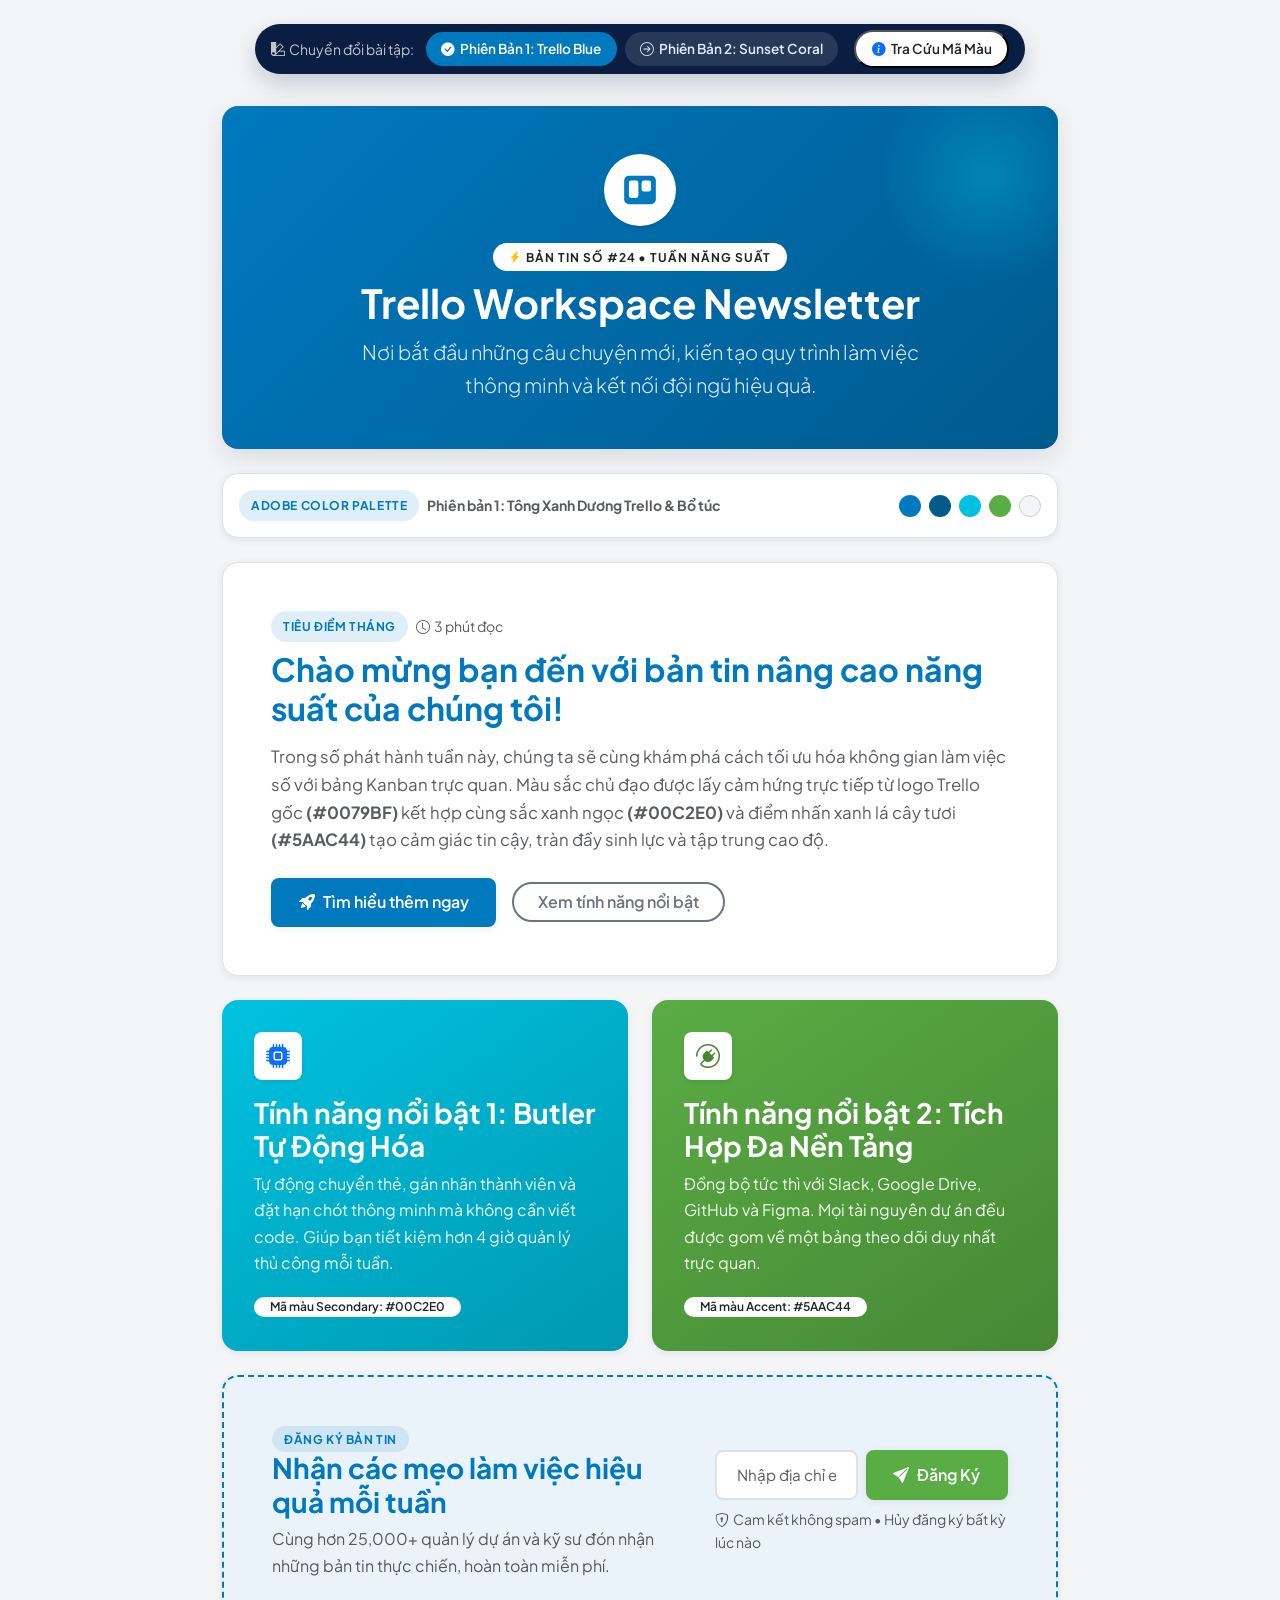
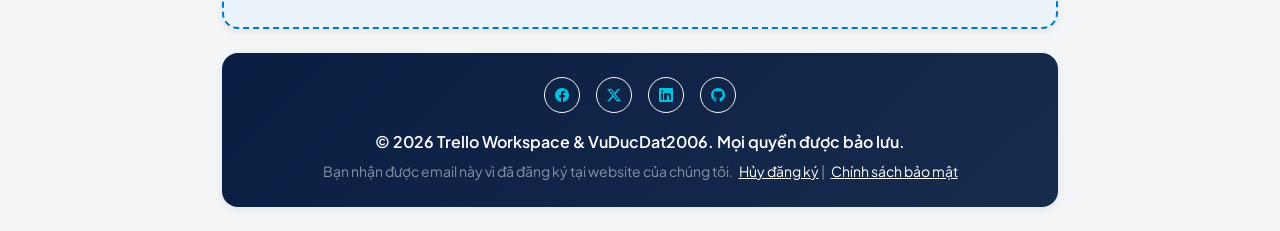
==== commit 5bfb691e: "feat: hoàn thành bài tập phối màu Newsletter với Bootstrap và Adobe Color" ====
--- a/index.html
+++ b/index.html
@@ -1,391 +1,281 @@
-<!doctype html>
+<!DOCTYPE html>
 <html lang="vi">
 <head>
-<meta charset="utf-8">
-<meta name="viewport" content="width=device-width, initial-scale=1" />
-<title>Imaginary Store - Phối Màu Đơn Tông (Monochromatic)</title>
-<link href="style.css" rel="stylesheet" type="text/css" />
+    <meta charset="UTF-8">
+    <meta name="viewport" content="width=device-width, initial-scale=1.0">
+    <title>Newsletter Mẫu - Phiên Bản 1: Trello Oceanic Productivity</title>
+    <!-- Google Fonts: Plus Jakarta Sans -->
+    <link rel="preconnect" href="https://fonts.googleapis.com">
+    <link rel="preconnect" href="https://fonts.gstatic.com" crossorigin>
+    <link href="https://fonts.googleapis.com/css2?family=Plus+Jakarta+Sans:wght@400;500;600;700;800&display=swap" rel="stylesheet">
+    <!-- Bootstrap CSS v5.3.3 -->
+    <link href="https://cdn.jsdelivr.net/npm/bootstrap@5.3.3/dist/css/bootstrap.min.css" rel="stylesheet">
+    <!-- Bootstrap Icons -->
+    <link rel="stylesheet" href="https://cdn.jsdelivr.net/npm/bootstrap-icons@1.11.3/font/bootstrap-icons.min.css">
+    <!-- CSS Tùy Chỉnh - Phiên Bản 1 (Trello Oceanic) -->
+    <link rel="stylesheet" href="style1.css">
 </head>
-
 <body>
-<!-- Thanh công cụ hỗ trợ chấm bài & quan sát phối màu đơn tông -->
-<div class="palette-toolbar">
-    <div class="palette-toolbar-info">
-        <span class="palette-badge">CodeGym Web Practice</span>
-        <strong id="currentThemeLabel">Phối màu đơn tông Xanh Dương (#00ADEE)</strong>
-        <div class="palette-swatches-preview">
-            <span class="swatch-chip" style="background: var(--color-lv1);" title="Bậc 1: Màu chính #00ADEE"></span>
-            <span class="swatch-chip" style="background: var(--color-lv4);" title="Bậc 4: Nền banner #00BFF2"></span>
-            <span class="swatch-chip" style="background: var(--color-lv7);" title="Bậc 7: Nền preview #8DD7F7"></span>
-            <span class="swatch-chip" style="background: var(--color-lv9);" title="Bậc 9: Nền footer #C6E9FA"></span>
+
+    <!-- THANH CHUYỂN ĐỔI PHIÊN BẢN & ĐIỀU HƯỚNG (Version Switcher Bar) -->
+    <div class="container text-center pt-4 pb-2">
+        <div class="version-nav-bar">
+            <span class="d-none d-sm-inline opacity-75 small me-1">
+                <i class="bi bi-palette2 me-1"></i>Chuyển đổi bài tập:
+            </span>
+            <a href="index.html" class="version-nav-btn active" title="Đang xem Phiên bản 1">
+                <i class="bi bi-check-circle-fill"></i> Phiên Bản 1: Trello Blue
+            </a>
+            <a href="newsletter_version2.html" class="version-nav-btn" title="Chuyển sang Phiên bản 2">
+                <i class="bi bi-arrow-right-circle"></i> Phiên Bản 2: Sunset Coral
+            </a>
+            <button class="version-nav-btn bg-white text-dark ms-2" data-bs-toggle="modal" data-bs-target="#paletteModal">
+                <i class="bi bi-info-circle-fill text-primary"></i> Tra Cứu Mã Màu
+            </button>
         </div>
     </div>
-    <div class="palette-toolbar-actions">
-        <button class="theme-btn active" id="btnThemeBlue" onclick="switchTheme('blue')">🔵 Xanh Dương (Bước 1-7)</button>
-        <button class="theme-btn" id="btnThemePurple" onclick="switchTheme('purple')">🟣 Tím Adobe Color (Bước 8)</button>
-        <button class="theme-btn" id="btnThemeEmerald" onclick="switchTheme('emerald')">🟢 Xanh Lục (Mở rộng)</button>
-        <button class="theme-btn theme-btn-modal" onclick="openModal()">📋 Bảng Tra Cứu Bậc Màu</button>
-        <a href="theme-variant.html" class="theme-btn" style="background:#2563eb; color:#ffffff; border-color:#1d4ed8;" title="Mở trang web thứ hai theo Bước 8">📄 Trang Biến Thể Bước 8 &rarr;</a>
+
+    <!-- MAIN NEWSLETTER CONTAINER -->
+    <div class="container py-4" style="max-width: 860px;">
+
+        <!-- 1. HEADER (TIÊU ĐỀ, LOGO & SƠ LƯỢC) -->
+        <header class="text-center mb-4 p-4 p-md-5 newsletter-header text-white">
+            <div class="d-inline-flex align-items-center justify-content-center bg-white text-primary rounded-circle mb-3 p-3 shadow-sm" style="width: 72px; height: 72px;">
+                <svg width="38" height="38" viewBox="0 0 24 24" fill="currentColor">
+                    <rect x="2" y="3" width="20" height="18" rx="3" fill="#0079BF"/>
+                    <rect x="5" y="6" width="6" height="11" rx="1.5" fill="#ffffff"/>
+                    <rect x="13" y="6" width="6" height="7" rx="1.5" fill="#ffffff"/>
+                </svg>
+            </div>
+            <div class="mb-2">
+                <span class="badge bg-white text-dark px-3 py-2 rounded-pill fw-bold text-uppercase" style="font-size: 0.75rem; letter-spacing: 0.08em;">
+                    <i class="bi bi-lightning-charge-fill text-warning me-1"></i>Bản Tin Số #24 • Tuần Năng Suất
+                </span>
+            </div>
+            <h1 class="display-6 fw-bold mb-2">Trello Workspace Newsletter</h1>
+            <p class="lead mb-0 text-white-50" style="max-width: 580px; margin: 0 auto; color: #DEEBFF !important;">
+                Nơi bắt đầu những câu chuyện mới, kiến tạo quy trình làm việc thông minh và kết nối đội ngũ hiệu quả.
+            </p>
+        </header>
+
+        <!-- THANH TỔNG QUAN PALETTE MÀU ADOBE COLOR -->
+        <div class="card card-custom p-3 mb-4">
+            <div class="d-flex flex-wrap align-items-center justify-content-between gap-2">
+                <div class="d-flex align-items-center gap-2">
+                    <span class="badge-custom">Adobe Color Palette</span>
+                    <span class="fw-bold small text-muted">Phiên bản 1: Tông Xanh Dương Trello & Bổ túc</span>
+                </div>
+                <div class="d-flex gap-2 align-items-center">
+                    <span class="d-inline-block rounded-circle" style="width: 22px; height: 22px; background: #0079BF;" title="Primary: #0079BF"></span>
+                    <span class="d-inline-block rounded-circle" style="width: 22px; height: 22px; background: #055A8C;" title="Darker Primary: #055A8C"></span>
+                    <span class="d-inline-block rounded-circle" style="width: 22px; height: 22px; background: #00C2E0;" title="Secondary: #00C2E0"></span>
+                    <span class="d-inline-block rounded-circle" style="width: 22px; height: 22px; background: #5AAC44;" title="Accent: #5AAC44"></span>
+                    <span class="d-inline-block rounded-circle" style="width: 22px; height: 22px; background: #F4F5F7; border: 1px solid #ccc;" title="Light BG: #F4F5F7"></span>
+                </div>
+            </div>
+        </div>
+
+        <!-- 2. PHẦN GIỚI THIỆU CHÍNH (HERO / INTRO CARD) -->
+        <section class="card card-custom mb-4 overflow-hidden">
+            <div class="card-body p-4 p-md-5">
+                <div class="d-flex align-items-center gap-2 mb-2">
+                    <span class="badge-custom">Tiêu Điểm Tháng</span>
+                    <small class="text-muted"><i class="bi bi-clock me-1"></i>3 phút đọc</small>
+                </div>
+                <h2 class="card-title text-primary-color fw-bold mb-3">
+                    Chào mừng bạn đến với bản tin nâng cao năng suất của chúng tôi!
+                </h2>
+                <p class="card-text text-muted mb-4" style="font-size: 1.05rem;">
+                    Trong số phát hành tuần này, chúng ta sẽ cùng khám phá cách tối ưu hóa không gian làm việc số với bảng Kanban trực quan. Màu sắc chủ đạo được lấy cảm hứng trực tiếp từ logo Trello gốc <strong>(#0079BF)</strong> kết hợp cùng sắc xanh ngọc <strong>(#00C2E0)</strong> và điểm nhấn xanh lá cây tươi <strong>(#5AAC44)</strong> tạo cảm giác tin cậy, tràn đầy sinh lực và tập trung cao độ.
+                </p>
+                <div class="d-flex flex-wrap gap-3 align-items-center">
+                    <a href="#subscribe" class="btn btn-primary-custom">
+                        <i class="bi bi-rocket-takeoff-fill"></i> Tìm hiểu thêm ngay
+                    </a>
+                    <a href="#features" class="btn btn-outline-secondary rounded-pill px-4" style="border-width: 2px; font-weight: 600;">
+                        Xem tính năng nổi bật
+                    </a>
+                </div>
+            </div>
+        </section>
+
+        <!-- 3. HAI KHỐI TÍNH NĂNG NỔI BẬT (ROW WITH 2 COLUMNS) -->
+        <section class="row mb-4" id="features">
+            <!-- Tính năng 1 (Sử dụng secondary-bg từ đề bài) -->
+            <div class="col-md-6 mb-3 mb-md-0">
+                <div class="card h-100 secondary-bg text-white feature-card-secondary p-3">
+                    <div class="card-body d-flex flex-column justify-content-between">
+                        <div>
+                            <div class="d-inline-flex align-items-center justify-content-center bg-white text-info rounded-3 p-2 mb-3 shadow-sm" style="width: 48px; height: 48px;">
+                                <i class="bi bi-cpu-fill fs-4 text-primary"></i>
+                            </div>
+                            <h3 class="card-title fw-bold mb-2">Tính năng nổi bật 1: Butler Tự Động Hóa</h3>
+                            <p class="card-text text-white-50" style="color: #F0FBFF !important;">
+                                Tự động chuyển thẻ, gán nhãn thành viên và đặt hạn chót thông minh mà không cần viết code. Giúp bạn tiết kiệm hơn 4 giờ quản lý thủ công mỗi tuần.
+                            </p>
+                        </div>
+                        <div class="mt-3">
+                            <span class="badge bg-white text-dark rounded-pill px-3 py-1 fw-semibold small">
+                                Mã màu Secondary: #00C2E0
+                            </span>
+                        </div>
+                    </div>
+                </div>
+            </div>
+
+            <!-- Tính năng 2 (Sử dụng accent-bg từ đề bài) -->
+            <div class="col-md-6">
+                <div class="card h-100 accent-bg text-white feature-card-accent p-3">
+                    <div class="card-body d-flex flex-column justify-content-between">
+                        <div>
+                            <div class="d-inline-flex align-items-center justify-content-center bg-white text-success rounded-3 p-2 mb-3 shadow-sm" style="width: 48px; height: 48px;">
+                                <i class="bi bi-plugin fs-4" style="color: #49852E;"></i>
+                            </div>
+                            <h3 class="card-title fw-bold mb-2">Tính năng nổi bật 2: Tích Hợp Đa Nền Tảng</h3>
+                            <p class="card-text text-white-50" style="color: #F0FFF0 !important;">
+                                Đồng bộ tức thì với Slack, Google Drive, GitHub và Figma. Mọi tài nguyên dự án đều được gom về một bảng theo dõi duy nhất trực quan.
+                            </p>
+                        </div>
+                        <div class="mt-3">
+                            <span class="badge bg-white text-dark rounded-pill px-3 py-1 fw-semibold small">
+                                Mã màu Accent: #5AAC44
+                            </span>
+                        </div>
+                    </div>
+                </div>
+            </div>
+        </section>
+
+        <!-- 4. KHỐI ĐĂNG KÝ BẢN TIN (SUBSCRIPTION BOX) -->
+        <section class="subscribe-section p-4 p-md-5 mb-4 card-custom" id="subscribe">
+            <div class="row align-items-center">
+                <div class="col-lg-7 mb-3 mb-lg-0">
+                    <span class="badge-custom mb-2">Đăng Ký Bản Tin</span>
+                    <h3 class="fw-bold text-primary-color mb-2">Nhận các mẹo làm việc hiệu quả mỗi tuần</h3>
+                    <p class="text-muted mb-0">
+                        Cùng hơn 25,000+ quản lý dự án và kỹ sư đón nhận những bản tin thực chiến, hoàn toàn miễn phí.
+                    </p>
+                </div>
+                <div class="col-lg-5">
+                    <form class="d-flex flex-column flex-sm-row gap-2" onsubmit="event.preventDefault(); alert('Cảm ơn bạn đã đăng ký nhận bản tin Trello Workspace (Phiên bản 1)!');">
+                        <input type="email" class="form-control form-control-custom" placeholder="Nhập địa chỉ email..." required>
+                        <button type="submit" class="btn btn-accent-custom text-nowrap">
+                            <i class="bi bi-send-fill"></i> Đăng Ký
+                        </button>
+                    </form>
+                    <small class="text-muted mt-2 d-block text-center text-sm-start">
+                        <i class="bi bi-shield-lock me-1"></i>Cam kết không spam • Hủy đăng ký bất kỳ lúc nào
+                    </small>
+                </div>
+            </div>
+        </section>
+
+        <!-- 5. FOOTER (BẢN QUYỀN, MẠNG XÃ HỘI, HỦY ĐĂNG KÝ) -->
+        <footer class="text-center mt-4 p-4 newsletter-footer text-white">
+            <div class="d-flex justify-content-center gap-3 mb-3">
+                <a href="#" class="btn btn-sm btn-outline-light rounded-circle" style="width: 36px; height: 36px; display: inline-flex; align-items: center; justify-content: center;"><i class="bi bi-facebook"></i></a>
+                <a href="#" class="btn btn-sm btn-outline-light rounded-circle" style="width: 36px; height: 36px; display: inline-flex; align-items: center; justify-content: center;"><i class="bi bi-twitter-x"></i></a>
+                <a href="#" class="btn btn-sm btn-outline-light rounded-circle" style="width: 36px; height: 36px; display: inline-flex; align-items: center; justify-content: center;"><i class="bi bi-linkedin"></i></a>
+                <a href="#" class="btn btn-sm btn-outline-light rounded-circle" style="width: 36px; height: 36px; display: inline-flex; align-items: center; justify-content: center;"><i class="bi bi-github"></i></a>
+            </div>
+            <p class="mb-1 fw-semibold">&copy; 2026 Trello Workspace & VuDucDat2006. Mọi quyền được bảo lưu.</p>
+            <p class="small text-white-50 mb-0">
+                Bạn nhận được email này vì đã đăng ký tại website của chúng tôi. 
+                <a href="#" class="text-white text-decoration-underline ms-1">Hủy đăng ký</a> | 
+                <a href="#" class="text-white text-decoration-underline ms-1">Chính sách bảo mật</a>
+            </p>
+        </footer>
+
     </div>
-</div>
-
-<!-- Modal Bảng tra cứu cấp độ màu đơn tông theo bài học -->
-<div class="modal-overlay" id="colorModal" onclick="closeModalOnBg(event)">
-    <div class="modal-card">
-        <div class="modal-header">
-            <h3>Bảng Phân Bổ Cấp Độ Màu Đơn Tông (Monochromatic Scale)</h3>
-            <button class="modal-close-btn" onclick="closeModal()">&times;</button>
-        </div>
-        <p style="font-size: 13.5px; line-height: 1.6; color: #4b5563; margin-bottom: 14px;">
-            Dưới đây là bảng phân cấp màu đơn tông nhạt dần từ màu chủ đạo theo hướng dẫn bài tập thực hành CodeGym:
-        </p>
-        <table class="color-table">
-            <thead>
-                <tr>
-                    <th>Cấp độ</th>
-                    <th>Mã màu (Hex)</th>
-                    <th>Mô tả & Vị trí áp dụng trên website</th>
-                </tr>
-            </thead>
-            <tbody>
-                <tr>
-                    <td><strong>Bậc 1</strong> (Chính)</td>
-                    <td><span class="color-sample-box" style="background: #00ADEE;"></span> <code>#00ADEE</code></td>
-                    <td><strong>Màu chủ đạo (Logo):</strong> Dùng cho nút Add to Cart, badge ON SALE, PREVIEW badge, circle play, icon, link hover.</td>
-                </tr>
-                <tr>
-                    <td><strong>Bậc 2</strong></td>
-                    <td><span class="color-sample-box" style="background: #00B2EF;"></span> <code>#00B2EF</code></td>
-                    <td>Màu nhấn phụ, hiệu ứng hover nút bấm và điểm tương tác nổi bật.</td>
-                </tr>
-                <tr>
-                    <td><strong>Bậc 3</strong></td>
-                    <td><span class="color-sample-box" style="background: #00B8F0;"></span> <code>#00B8F0</code></td>
-                    <td>Tông màu trung gian kết nối giữa Bậc 2 và Bậc 4.</td>
-                </tr>
-                <tr>
-                    <td><strong>Bậc 4</strong></td>
-                    <td><span class="color-sample-box" style="background: #00BFF2;"></span> <code>#00BFF2</code></td>
-                    <td><strong>Bước 2:</strong> Màu nền phần <code>#banner</code>, màu chữ màu đen (hoặc trắng) tương phản rõ.</td>
-                </tr>
-                <tr>
-                    <td><strong>Bậc 5</strong></td>
-                    <td><span class="color-sample-box" style="background: #2DCBF5;"></span> <code>#2DCBF5</code></td>
-                    <td>Tông sáng chuyển tiếp.</td>
-                </tr>
-                <tr>
-                    <td><strong>Bậc 6</strong></td>
-                    <td><span class="color-sample-box" style="background: #5CD4F6;"></span> <code>#5CD4F6</code></td>
-                    <td>Tông sáng nhẹ.</td>
-                </tr>
-                <tr>
-                    <td><strong>Bậc 7</strong></td>
-                    <td><span class="color-sample-box" style="background: #8DD7F7;"></span> <code>#8DD7F7</code></td>
-                    <td><strong>Bước 4:</strong> Màu nền thẻ nội dung Preview (thay cho màu hồng cũ <code>#fac7d2</code>), chữ màu đen.</td>
-                </tr>
-                <tr>
-                    <td><strong>Bậc 8</strong></td>
-                    <td><span class="color-sample-box" style="background: #ACE2F9;"></span> <code>#ACE2F9</code></td>
-                    <td>Tông màu pastel chuyển tiếp.</td>
-                </tr>
-                <tr>
-                    <td><strong>Bậc 9</strong></td>
-                    <td><span class="color-sample-box" style="background: #C6E9FA;"></span> <code>#C6E9FA</code></td>
-                    <td><strong>Bước 5:</strong> Màu nền phần Newsletter/Info và Footer tạo độ sáng tươi mới cho website.</td>
-                </tr>
-                <tr>
-                    <td><strong>Toàn bộ chữ</strong></td>
-                    <td><span class="color-sample-box" style="background: #000000;"></span> <code>#000000</code></td>
-                    <td><strong>Bước 6:</strong> Giữ nguyên màu chữ cho toàn bộ trang là màu đen để bảo đảm độ tương phản tối ưu.</td>
-                </tr>
-            </tbody>
-        </table>
-        <div style="margin-top: 18px; text-align: right;">
-            <button class="theme-btn" style="background: #111827; color: #fff;" onclick="closeModal()">Đóng cửa sổ</button>
+
+    <!-- MODAL TRA CỨU BẢNG MÀU ADOBE COLOR (Version 1) -->
+    <div class="modal fade" id="paletteModal" tabindex="-1" aria-labelledby="paletteModalLabel" aria-hidden="true">
+        <div class="modal-dialog modal-dialog-centered">
+            <div class="modal-content border-0 shadow-lg" style="border-radius: 1rem;">
+                <div class="modal-header primary-bg text-white">
+                    <h5 class="modal-title fw-bold" id="paletteModalLabel">
+                        <i class="bi bi-palette-fill me-2"></i>Bảng Phối Màu Adobe Color - Phiên Bản 1
+                    </h5>
+                    <button type="button" class="btn-close btn-close-white" data-bs-dismiss="modal" aria-label="Close"></button>
+                </div>
+                <div class="modal-body p-4">
+                    <p class="text-muted small mb-3">
+                        Bộ màu được xây dựng dựa trên phong cách <strong>Trello Oceanic Productivity</strong> bằng công cụ Adobe Color:
+                    </p>
+                    <div class="list-group list-group-flush mb-3">
+                        <div class="list-group-item d-flex align-items-center justify-content-between px-0">
+                            <div class="d-flex align-items-center gap-3">
+                                <span class="rounded-circle shadow-sm" style="width: 32px; height: 32px; background: #0079BF;"></span>
+                                <div>
+                                    <div class="fw-bold">Primary Color</div>
+                                    <small class="text-muted">Header, Tiêu đề chính, Nút chính</small>
+                                </div>
+                            </div>
+                            <span class="badge bg-light text-dark font-monospace border">#0079BF</span>
+                        </div>
+                        <div class="list-group-item d-flex align-items-center justify-content-between px-0">
+                            <div class="d-flex align-items-center gap-3">
+                                <span class="rounded-circle shadow-sm" style="width: 32px; height: 32px; background: #055A8C;"></span>
+                                <div>
+                                    <div class="fw-bold">Darker Primary</div>
+                                    <small class="text-muted">Trạng thái Hover của nút bấm</small>
+                                </div>
+                            </div>
+                            <span class="badge bg-light text-dark font-monospace border">#055A8C</span>
+                        </div>
+                        <div class="list-group-item d-flex align-items-center justify-content-between px-0">
+                            <div class="d-flex align-items-center gap-3">
+                                <span class="rounded-circle shadow-sm" style="width: 32px; height: 32px; background: #00C2E0;"></span>
+                                <div>
+                                    <div class="fw-bold">Secondary Color</div>
+                                    <small class="text-muted">Thẻ Tính năng 1, Điểm nhấn phụ</small>
+                                </div>
+                            </div>
+                            <span class="badge bg-light text-dark font-monospace border">#00C2E0</span>
+                        </div>
+                        <div class="list-group-item d-flex align-items-center justify-content-between px-0">
+                            <div class="d-flex align-items-center gap-3">
+                                <span class="rounded-circle shadow-sm" style="width: 32px; height: 32px; background: #5AAC44;"></span>
+                                <div>
+                                    <div class="fw-bold">Accent Color</div>
+                                    <small class="text-muted">Thẻ Tính năng 2, Nút Đăng Ký CTA</small>
+                                </div>
+                            </div>
+                            <span class="badge bg-light text-dark font-monospace border">#5AAC44</span>
+                        </div>
+                        <div class="list-group-item d-flex align-items-center justify-content-between px-0">
+                            <div class="d-flex align-items-center gap-3">
+                                <span class="rounded-circle shadow-sm border" style="width: 32px; height: 32px; background: #F4F5F7;"></span>
+                                <div>
+                                    <div class="fw-bold">Light Background</div>
+                                    <small class="text-muted">Nền toàn trang dịu mắt</small>
+                                </div>
+                            </div>
+                            <span class="badge bg-light text-dark font-monospace border">#F4F5F7</span>
+                        </div>
+                        <div class="list-group-item d-flex align-items-center justify-content-between px-0">
+                            <div class="d-flex align-items-center gap-3">
+                                <span class="rounded-circle shadow-sm" style="width: 32px; height: 32px; background: #172B4D;"></span>
+                                <div>
+                                    <div class="fw-bold">Text Color</div>
+                                    <small class="text-muted">Đạt chuẩn tương phản WCAG AAA (> 11:1)</small>
+                                </div>
+                            </div>
+                            <span class="badge bg-light text-dark font-monospace border">#172B4D</span>
+                        </div>
+                    </div>
+                </div>
+                <div class="modal-footer bg-light">
+                    <button type="button" class="btn btn-secondary rounded-pill px-4" data-bs-dismiss="modal">Đóng</button>
+                    <a href="newsletter_version2.html" class="btn btn-primary-custom rounded-pill px-4">
+                        Xem Phiên Bản 2 <i class="bi bi-arrow-right ms-1"></i>
+                    </a>
+                </div>
+            </div>
         </div>
     </div>
-</div>
-
-<header id="top">
-	<div class="fix-size">
-    	<p class="c9 left">
-        	Welcome Thomas. <a href="">[ Manage Account ]</a>
-        </p>
-        <p class="c3 left">
-        	<a href="#main-nav" class="hide"><img src="images/nav-btn.png" alt="button" /></a>
-            <a href="" class="right">Sign out</a>
-        </p>
-    </div>
-    <div class="clear"></div>
-</header><!-- header -->
-
-<nav>
-	<div class="fix-size">
-    	<ul class="c5 left show">
-        	<li><a href="">Categories</a></li>
-            <li><a href="">Top Products</a></li>
-            <li><a href="">Carts</a></li>
-        </ul>
-        <a href="" class="c2 left c">
-        	<img id="storeLogo" src="images/logo-blue.png" alt="logo" />
-        </a>
-        <form action="#" class="c5 left show">
-        	<input type="search" placeholder="search anything in store" required />
-            <input type="submit" value="search" />
-        </form>
-    </div>
-    <div class="clear"></div>
-</nav><!-- nav -->
-
-<section id="banner">
-	<div class="fix-size">
-    	<section class="c9 left c">
-        	<p>Top Products / This Week / Disc / Bach</p>
-            <h1>J.S. Bach Top 25 Collection</h1>
-        </section>
-        <aside class="c3 left c">
-        	<button>Add to Cart</button>
-            <p>In Stock. Estimated Delivery in 5 days.</p>
-        </aside>
-    </div>
-    <div class="clear"></div>
-</section><!-- banner -->
-
-<section id="main">
-	<div class="fix-size">
-    	<section class="c9 left c">
-        	<h3>Limited Discount: <del>$24.99</del> $19.99</h3>            
-            <div class="trans right">
-                <div class="cover">
-                    <div class="face">
-                        <p class="on-sale">ON SALE</p>
-                    </div>
-                    <div class="face back">
-                        <b>J.S. Bach - Top 25 Collection</b>
-                        <ol>
-                            <li>Violin Concerto in A minor</li>
-                            <li>Christmas Oratorio</li>
-                            <li>Jesu Joy of Man's Desiring</li>
-                            <li>Suite No. 3 in D major</li>
-                        </ol>
-                    </div>
-                </div>
-            </div><!-- trans -->
-            
-            <p>
-            	Lorem ipsum dolor sit amet, consectetur adipiscing elit. Nullam id diam metus. Duis tellus augue, malesuada ac lacinia eu, faucibus quis sem. Morbi at metus nisi, at facilisis sem. Nullam sit amet orci lorem. Aenean blandit tellus a ante malesuada ut malesuada lectus tristique. Suspendisse potenti. Donec urna quam, tempor ut dignissim sed, laoreet quis eros. In hac habitasse platea dictumst. Nunc tempus, risus non viverra ultrices, nisl purus ornare tellus, ut scelerisque nunc sem non turpis. Phasellus dictum interdum enim, non viverra odio pharetra id. Duis ut molestie purus. Morbi lectus lectus, ultricies eu congue et, posuere id felis. Fusce elementum felis lacinia mi convallis venenatis. Donec molestie tempor ligula, quis euismod ipsum posuere a. Donec id mi erat, at volutpat massa. Suspendisse tempor, massa eget venenatis malesuada, ipsum turpis suscipit risus, id fermentum dui purus eget nisi.
-            </p>
-            
-            <h2>Previews</h2>
-            <ul class="preview">
-            	<li class="left"><a href="javascript:void(0);">
-                	<div class="c3 left">
-                    	<p class="title">PREVIEW</p>
-                        <div class="circle"><div class="triangle">&#9658;</div></div>
-                    </div>
-                    <div class="c9 left">
-                    	<b>Violin Concerto in A minor</b>
-                        <small>Duration: 3:50</small>
-                    </div>
-                    <div class="clear"></div>
-                </a></li><!-- element -->
-                
-                <li class="right"><a href="javascript:void(0);">
-                	<div class="c3 left">
-                    	<p class="title">PREVIEW</p>
-                        <div class="circle"><div class="triangle">&#9658;</div></div>
-                    </div>
-                    <div class="c9 left">
-                    	<b>Christmas Oratorio</b>
-                        <small>Duration: 2:26</small>
-                    </div>
-                    <div class="clear"></div>
-                </a></li><!-- element -->
-                <li class="clear"></li>
-                
-                <li class="left"><a href="javascript:void(0);">
-                	<div class="c3 left">
-                    	<p class="title">PREVIEW</p>
-                        <div class="circle"><div class="triangle">&#9658;</div></div>
-                    </div>
-                    <div class="c9 left">
-                    	<b>Jesu Joy of Man's Desiring</b>
-                        <small>Duration: 3:27</small>
-                    </div>
-                    <div class="clear"></div>
-                </a></li><!-- element -->
-                
-                <li class="right"><a href="javascript:void(0);">
-                	<div class="c3 left">
-                    	<p class="title">PREVIEW</p>
-                        <div class="circle"><div class="triangle">&#9658;</div></div>
-                    </div>
-                    <div class="c9 left">
-                    	<b>Suite No. 3 in D major</b>
-                        <small>Duration: 3:28</small>
-                    </div>
-                    <div class="clear"></div>
-                </a></li><!-- element -->
-            </ul>
-            <div class="clear"></div>
-            
-            <h2>Top Reviews</h2>
-            <blockquote>
-            	<div class="quote">&ldquo;</div>
-                <p>
-                	Masterpiece! The must-have music you couldn't miss.<small>- S.H. Mak</small>
-                </p>
-            </blockquote>
-            
-            <blockquote>
-            	<div class="quote">&ldquo;</div>
-                <p>
-                	Buy it now and you would not regrad. <small>- Johnahtan</small>
-                </p>
-            </blockquote>
-        </section>
-        <aside class="c3 left c">
-        	<h3>About J.S. Bach</h3>
-            <p class="about">
-            	Nullam sit amet orci lorem. Aenean blandit tellus a ante malesuada ut malesuada lectus tristique. Suspendisse potenti. Donec urna quam, tempor ut dignissim sed, laoreet quis eros. In hac habitasse platea dictumst. Nunc tempus, risus non viverra ultrices, nisl purus ornare tellus.
-            </p>
-            
-            <h3>Recommends</h3>
-            <div class="aside-cover">
-            	<div class="trans">
-                	<div class="cover">
-                    	<div class="face">
-                        </div>
-                        <div class="face back">
-                        	<b>J.S. Bach - Top 25 Collection</b>
-                            <ol>
-                            	<li>Violin Concerto in A minor</li>
-                                <li>Christmas Oratorio</li>
-                                <li>Jesu Joy of Man's Desiring</li>
-                                <li>Suite No. 3 in D major</li>
-                            </ol>
-                            <button>Go to Album</button>
-                        </div>
-                    </div>
-                </div><!-- trans -->
-            	<p>Bach Gold Collection T-Shirt</p>
-            </div><!-- aside cover -->
-            
-            <div class="aside-cover">
-            	<div class="trans">
-                	<div class="cover">
-                    	<div class="face">
-                        </div>
-                        <div class="face back">
-                        	<b>J.S. Bach - Top 25 Collection</b>
-                            <ol>
-                            	<li>Violin Concerto in A minor</li>
-                                <li>Christmas Oratorio</li>
-                                <li>Jesu Joy of Man's Desiring</li>
-                                <li>Suite No. 3 in D major</li>
-                            </ol>
-                            <button>Go to Album</button>
-                        </div>
-                    </div>
-                </div><!-- trans -->
-                <p>Bach Gold Collection</p>
-            </div><!-- aside cover -->
-        </aside>
-    </div>
-    <div class="clear"></div>
-    
-    <nav id="main-nav" class="c12 c hide">
-    	<ul>
-        	<li><a href="#top"><span class="arrow"></span>Back to Top</a></li>
-            <li><a href="">Categories</a></li>
-            <li><a href="">Top Products</a></li>
-            <li><a href="">Carts</a></li>
-            <li><a href="">Your Account</a></li>
-        </ul>
-        <form action="#">
-        	<input type="search" placeholder="search in store" required />
-            <input type="submit" value="go" />
-        </form>
-    </nav><!-- main nav -->
-    <div class="clear"></div>
-</section><!-- main -->
-
-<section id="info">
-	<div class="fix-size">
-    	<div class="c4 left c">
-        	<h3>Follow Us</h3>
-            <p>
-            	Lorem ipsum dolor sit amet. Faucibus quis sem. Morbi at metus nisi, at facilisis sem.
-            </p>
-        </div>
-        <div class="c4 left c">
-        	<h3>Newsletter</h3>
-            <p>
-            	Faucibus quis sem. Morbi at metus nisi, at facilisis sem. Nullam sit amet orci lorem.
-            </p>
-            <form action="#">
-            	<input type="email" placeholder="your email" required />
-                <input type="submit" value="Subscribe" />
-            </form>
-        </div>
-        <div class="c4 left c">
-        	<h3>Refund Policy</h3>
-        	<p>
-            	Morbi lectus lectus, ultricies eu congue et, posuere id felis. Fusce elementum felis lacinia mi convallis venenatis.
-            </p>
-        </div>
-    </div>
-    <div class="clear"></div>
-</section><!-- info -->
-
-<footer>
-	<div class="fix-size">
-    	<div class="c12 c">
-        	<span>&copy; 2026. Imaginary Store. Luyện tập phối màu đơn tông.</span>
-            <span class="right">Handmade in Leipzig, Germany.</span>
-        </div>
-    </div>
-    <div class="clear"></div>
-</footer><!-- footer -->
-
-<script>
-    function switchTheme(theme) {
-        document.documentElement.removeAttribute('data-theme');
-        document.querySelectorAll('.theme-btn').forEach(btn => btn.classList.remove('active'));
-        
-        const label = document.getElementById('currentThemeLabel');
-        const logo = document.getElementById('storeLogo');
-
-        if (theme === 'blue') {
-            document.getElementById('btnThemeBlue').classList.add('active');
-            label.textContent = 'Phối màu đơn tông Xanh Dương (#00ADEE) - Bước 1-7';
-            if (logo) logo.src = 'images/logo-blue.png';
-        } else if (theme === 'purple') {
-            document.documentElement.setAttribute('data-theme', 'purple');
-            document.getElementById('btnThemePurple').classList.add('active');
-            label.textContent = 'Phối màu đơn tông Tím Adobe Color (#8D0888) - Bước 8';
-            if (logo) logo.src = 'images/logo-blue.png';
-        } else if (theme === 'emerald') {
-            document.documentElement.setAttribute('data-theme', 'emerald');
-            document.getElementById('btnThemeEmerald').classList.add('active');
-            label.textContent = 'Phối màu đơn tông Xanh Lục Emerald (#059669) - Mở rộng';
-            if (logo) logo.src = 'images/logo-blue.png';
-        }
-    }
-
-    function openModal() {
-        document.getElementById('colorModal').classList.add('open');
-    }
-
-    function closeModal() {
-        document.getElementById('colorModal').classList.remove('open');
-    }
-
-    function closeModalOnBg(e) {
-        if (e.target.id === 'colorModal') {
-            closeModal();
-        }
-    }
-</script>
+
+    <!-- Bootstrap JS v5.3.3 Bundle -->
+    <script src="https://cdn.jsdelivr.net/npm/bootstrap@5.3.3/dist/js/bootstrap.bundle.min.js"></script>
 </body>
 </html>
--- a/style1.css
+++ b/style1.css
@@ -0,0 +1,267 @@
+/* ==========================================================================
+   STYLE1.CSS - BẢNG MÀU PHIÊN BẢN 1: TRELLO OCEANIC PRODUCTIVITY
+   Được lựa chọn từ Adobe Color (Quy tắc Tương đồng & Bổ túc Analogous/Complementary)
+   ========================================================================== */
+
+:root {
+    /* 1. Bộ mã màu Adobe Color chính */
+    --primary-color: #0079BF;          /* Trello Ocean Blue - Màu chủ đạo */
+    --darker-primary-color: #055A8C;   /* Deep Navy Blue - Trạng thái Hover */
+    --secondary-color: #00C2E0;        /* Cyan Aqua - Màu bổ trợ năng động */
+    --secondary-dark-color: #0098B0;   /* Cyan Darker cho text/border */
+    --accent-color: #5AAC44;           /* Trello Emerald Lime - Điểm nhấn CTA & Thành công */
+    --accent-dark-color: #49852E;      /* Deep Emerald cho Hover CTA */
+
+    /* 2. Màu nền và trung tính */
+    --light-bg-color: #F4F5F7;         /* Nền xám bạch kim Trello dịu mắt */
+    --card-bg-color: #FFFFFF;          /* Nền thẻ trắng tinh khiết */
+    --border-color: #DFE1E6;           /* Màu viền thẻ tinh tế */
+
+    /* 3. Màu chữ đảm bảo tiêu chuẩn tương phản WCAG AAA */
+    --text-color: #172B4D;             /* Màu chữ chính: Xanh than đậm (Contrast > 11:1) */
+    --text-primary-color: #0079BF;     /* Màu chữ mang sắc thái primary */
+    --text-secondary-color: #0098B0;   /* Màu chữ mang sắc thái secondary */
+    --text-accent-color: #49852E;      /* Màu chữ mang sắc thái accent */
+    --text-muted: #5E6C84;             /* Màu chữ chú thích xám tro */
+    
+    /* 4. Đổ bóng và bo góc */
+    --shadow-sm: 0 2px 8px rgba(9, 30, 66, 0.08);
+    --shadow-md: 0 8px 24px rgba(9, 30, 66, 0.12);
+    --shadow-lg: 0 16px 36px rgba(9, 30, 66, 0.16);
+    --radius-main: 1rem;
+}
+
+/* Base Body */
+body {
+    background-color: var(--light-bg-color);
+    color: var(--text-color);
+    font-family: 'Plus Jakarta Sans', system-ui, -apple-system, BlinkMacSystemFont, 'Segoe UI', Roboto, sans-serif;
+    line-height: 1.65;
+}
+
+/* Các lớp CSS tiện ích theo yêu cầu bài tập */
+.primary-bg {
+    background-color: var(--primary-color) !important;
+}
+
+.secondary-bg {
+    background-color: var(--secondary-color) !important;
+}
+
+.accent-bg {
+    background-color: var(--accent-color) !important;
+}
+
+.text-primary-color {
+    color: var(--primary-color) !important;
+}
+
+.text-secondary-color {
+    color: var(--secondary-dark-color) !important;
+}
+
+.text-accent-color {
+    color: var(--text-accent-color) !important;
+}
+
+/* Nút bấm Custom Primary theo yêu cầu đề bài */
+.btn-primary-custom {
+    background-color: var(--primary-color);
+    color: #ffffff !important;
+    border: 2px solid var(--primary-color);
+    font-weight: 600;
+    padding: 0.65rem 1.6rem;
+    border-radius: 0.5rem;
+    display: inline-flex;
+    align-items: center;
+    gap: 0.5rem;
+    transition: all 0.25s ease;
+    text-decoration: none;
+    box-shadow: var(--shadow-sm);
+}
+
+.btn-primary-custom:hover,
+.btn-primary-custom:focus {
+    background-color: var(--darker-primary-color);
+    border-color: var(--darker-primary-color);
+    color: #ffffff !important;
+    transform: translateY(-2px);
+    box-shadow: var(--shadow-md);
+}
+
+/* Nút bấm Accent Custom */
+.btn-accent-custom {
+    background-color: var(--accent-color);
+    color: #ffffff !important;
+    border: 2px solid var(--accent-color);
+    font-weight: 600;
+    padding: 0.65rem 1.6rem;
+    border-radius: 0.5rem;
+    display: inline-flex;
+    align-items: center;
+    gap: 0.5rem;
+    transition: all 0.25s ease;
+    text-decoration: none;
+    box-shadow: var(--shadow-sm);
+}
+
+.btn-accent-custom:hover,
+.btn-accent-custom:focus {
+    background-color: var(--accent-dark-color);
+    border-color: var(--accent-dark-color);
+    color: #ffffff !important;
+    transform: translateY(-2px);
+    box-shadow: var(--shadow-md);
+}
+
+/* Header Banner Newsletter */
+.newsletter-header {
+    border-radius: var(--radius-main);
+    box-shadow: var(--shadow-md);
+    position: relative;
+    overflow: hidden;
+    background: linear-gradient(135deg, var(--primary-color) 0%, #005A8E 100%);
+}
+
+.newsletter-header::after {
+    content: '';
+    position: absolute;
+    top: -40px;
+    right: -40px;
+    width: 220px;
+    height: 220px;
+    background: radial-gradient(circle, rgba(0, 194, 224, 0.35) 0%, transparent 70%);
+    border-radius: 50%;
+    pointer-events: none;
+}
+
+/* Thẻ Card Tùy Chỉnh */
+.card-custom {
+    background-color: var(--card-bg-color);
+    border: 1px solid var(--border-color);
+    border-radius: var(--radius-main);
+    box-shadow: var(--shadow-sm);
+    transition: transform 0.25s ease, box-shadow 0.25s ease;
+}
+
+.card-custom:hover {
+    transform: translateY(-4px);
+    box-shadow: var(--shadow-md);
+}
+
+/* Feature Cards với màu nền từ đề bài */
+.feature-card-secondary {
+    background: linear-gradient(145deg, #00C2E0 0%, #0098B0 100%) !important;
+    border-radius: var(--radius-main);
+    border: none;
+    box-shadow: var(--shadow-sm);
+    transition: transform 0.25s ease, box-shadow 0.25s ease;
+}
+
+.feature-card-secondary:hover {
+    transform: translateY(-4px);
+    box-shadow: var(--shadow-md);
+}
+
+.feature-card-accent {
+    background: linear-gradient(145deg, #5AAC44 0%, #468835 100%) !important;
+    border-radius: var(--radius-main);
+    border: none;
+    box-shadow: var(--shadow-sm);
+    transition: transform 0.25s ease, box-shadow 0.25s ease;
+}
+
+.feature-card-accent:hover {
+    transform: translateY(-4px);
+    box-shadow: var(--shadow-md);
+}
+
+/* Khối đăng ký email (Newsletter Subscription Box) */
+.subscribe-section {
+    background-color: #EBF3FA;
+    border: 2px dashed var(--primary-color);
+    border-radius: var(--radius-main);
+}
+
+.form-control-custom {
+    border: 2px solid var(--border-color);
+    border-radius: 0.5rem;
+    padding: 0.75rem 1.25rem;
+    font-size: 0.95rem;
+    transition: border-color 0.2s ease, box-shadow 0.2s ease;
+}
+
+.form-control-custom:focus {
+    border-color: var(--primary-color);
+    box-shadow: 0 0 0 4px rgba(0, 121, 191, 0.2);
+    outline: none;
+}
+
+/* Footer */
+.newsletter-footer {
+    border-radius: var(--radius-main);
+    background: linear-gradient(135deg, #091E42 0%, #172B4D 100%) !important;
+    box-shadow: var(--shadow-sm);
+}
+
+.newsletter-footer a {
+    color: #00C2E0;
+    text-decoration: none;
+    transition: color 0.2s;
+}
+
+.newsletter-footer a:hover {
+    color: #ffffff;
+    text-decoration: underline;
+}
+
+/* Thanh điều hướng chuyển đổi phiên bản */
+.version-nav-bar {
+    background: #091E42;
+    color: #ffffff;
+    border-radius: 50rem;
+    padding: 0.4rem 1rem;
+    box-shadow: 0 10px 25px rgba(9, 30, 66, 0.2);
+    display: inline-flex;
+    align-items: center;
+    gap: 0.5rem;
+}
+
+.version-nav-btn {
+    border-radius: 50rem;
+    font-size: 0.85rem;
+    font-weight: 600;
+    padding: 0.35rem 0.95rem;
+    text-decoration: none;
+    transition: all 0.2s ease;
+    display: inline-flex;
+    align-items: center;
+    gap: 0.35rem;
+}
+
+.version-nav-btn.active {
+    background-color: var(--primary-color);
+    color: #ffffff !important;
+}
+
+.version-nav-btn:not(.active) {
+    background-color: rgba(255, 255, 255, 0.12);
+    color: #DEEBFF;
+}
+
+.version-nav-btn:not(.active):hover {
+    background-color: rgba(255, 255, 255, 0.24);
+    color: #ffffff;
+}
+
+/* Badge huy hiệu */
+.badge-custom {
+    background-color: rgba(0, 121, 191, 0.12);
+    color: var(--primary-color);
+    font-weight: 700;
+    font-size: 0.75rem;
+    letter-spacing: 0.05em;
+    padding: 0.35rem 0.75rem;
+    border-radius: 50rem;
+    text-transform: uppercase;
+}
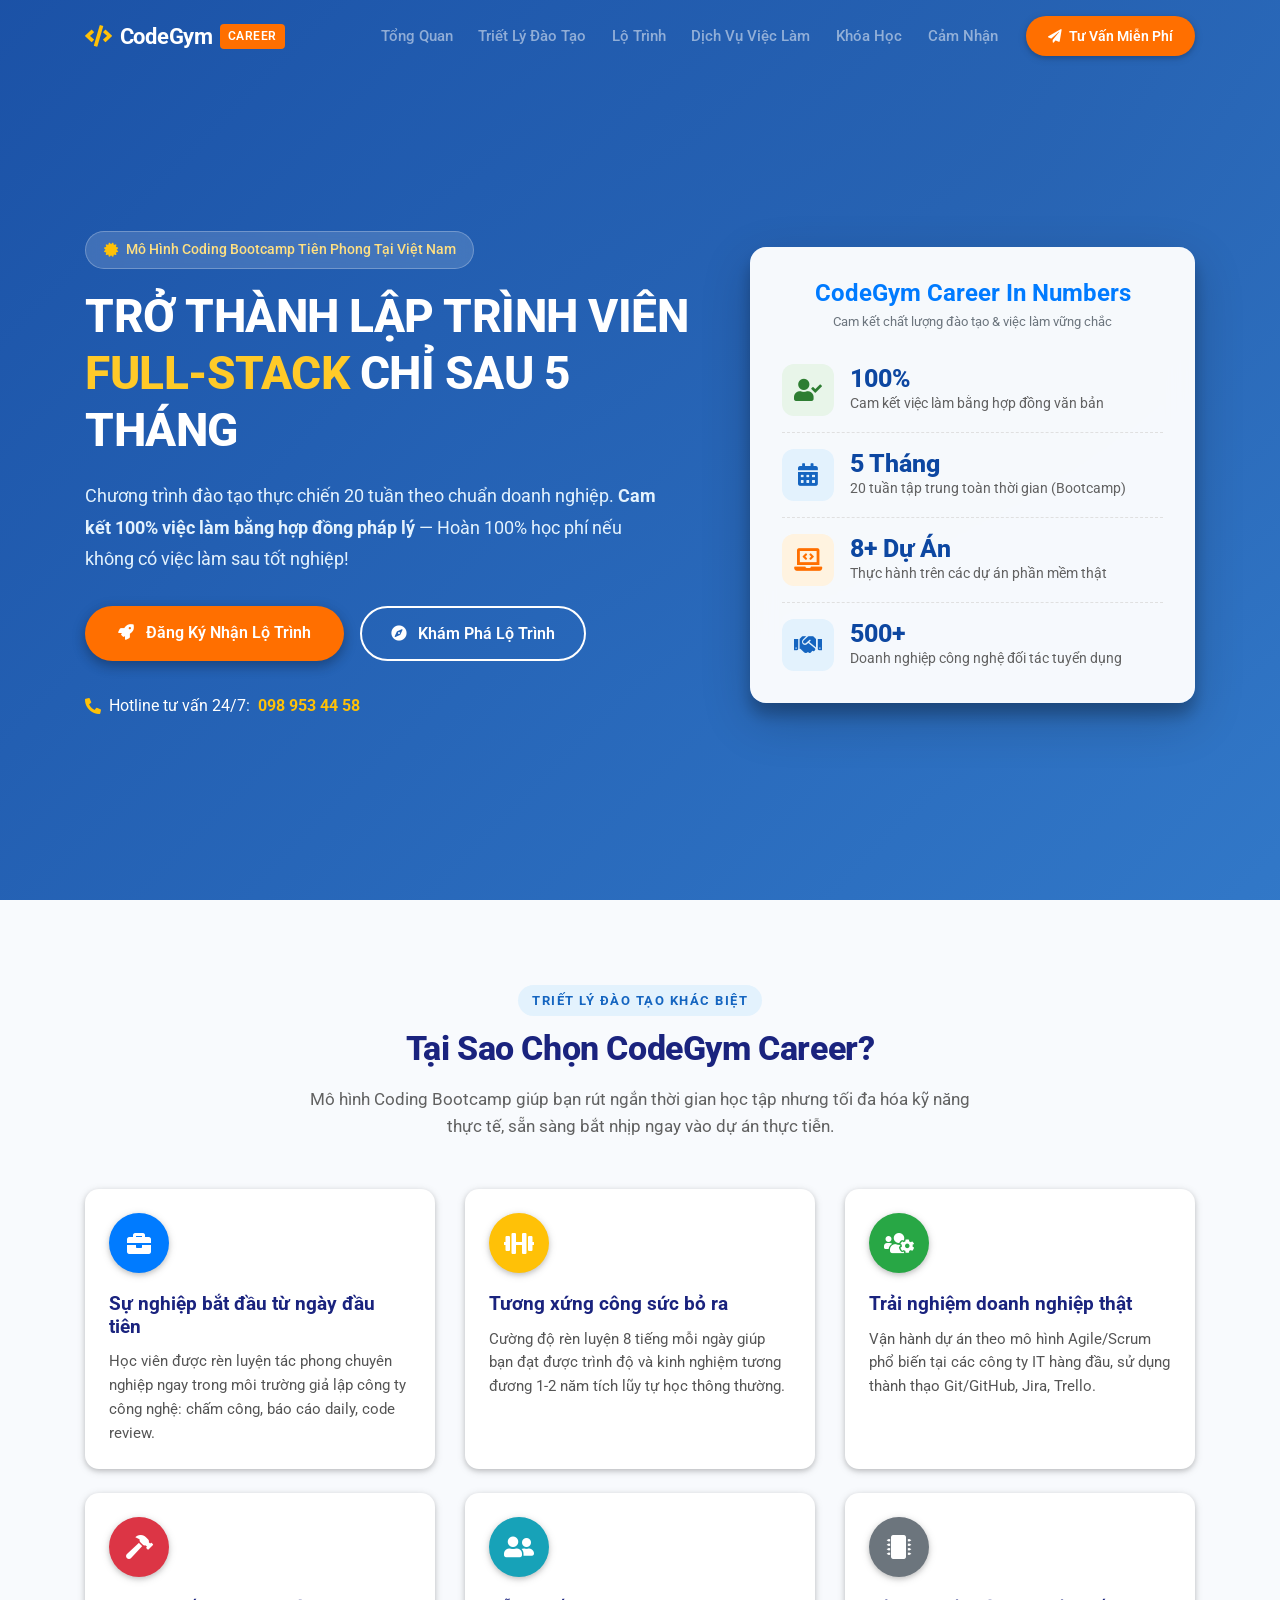
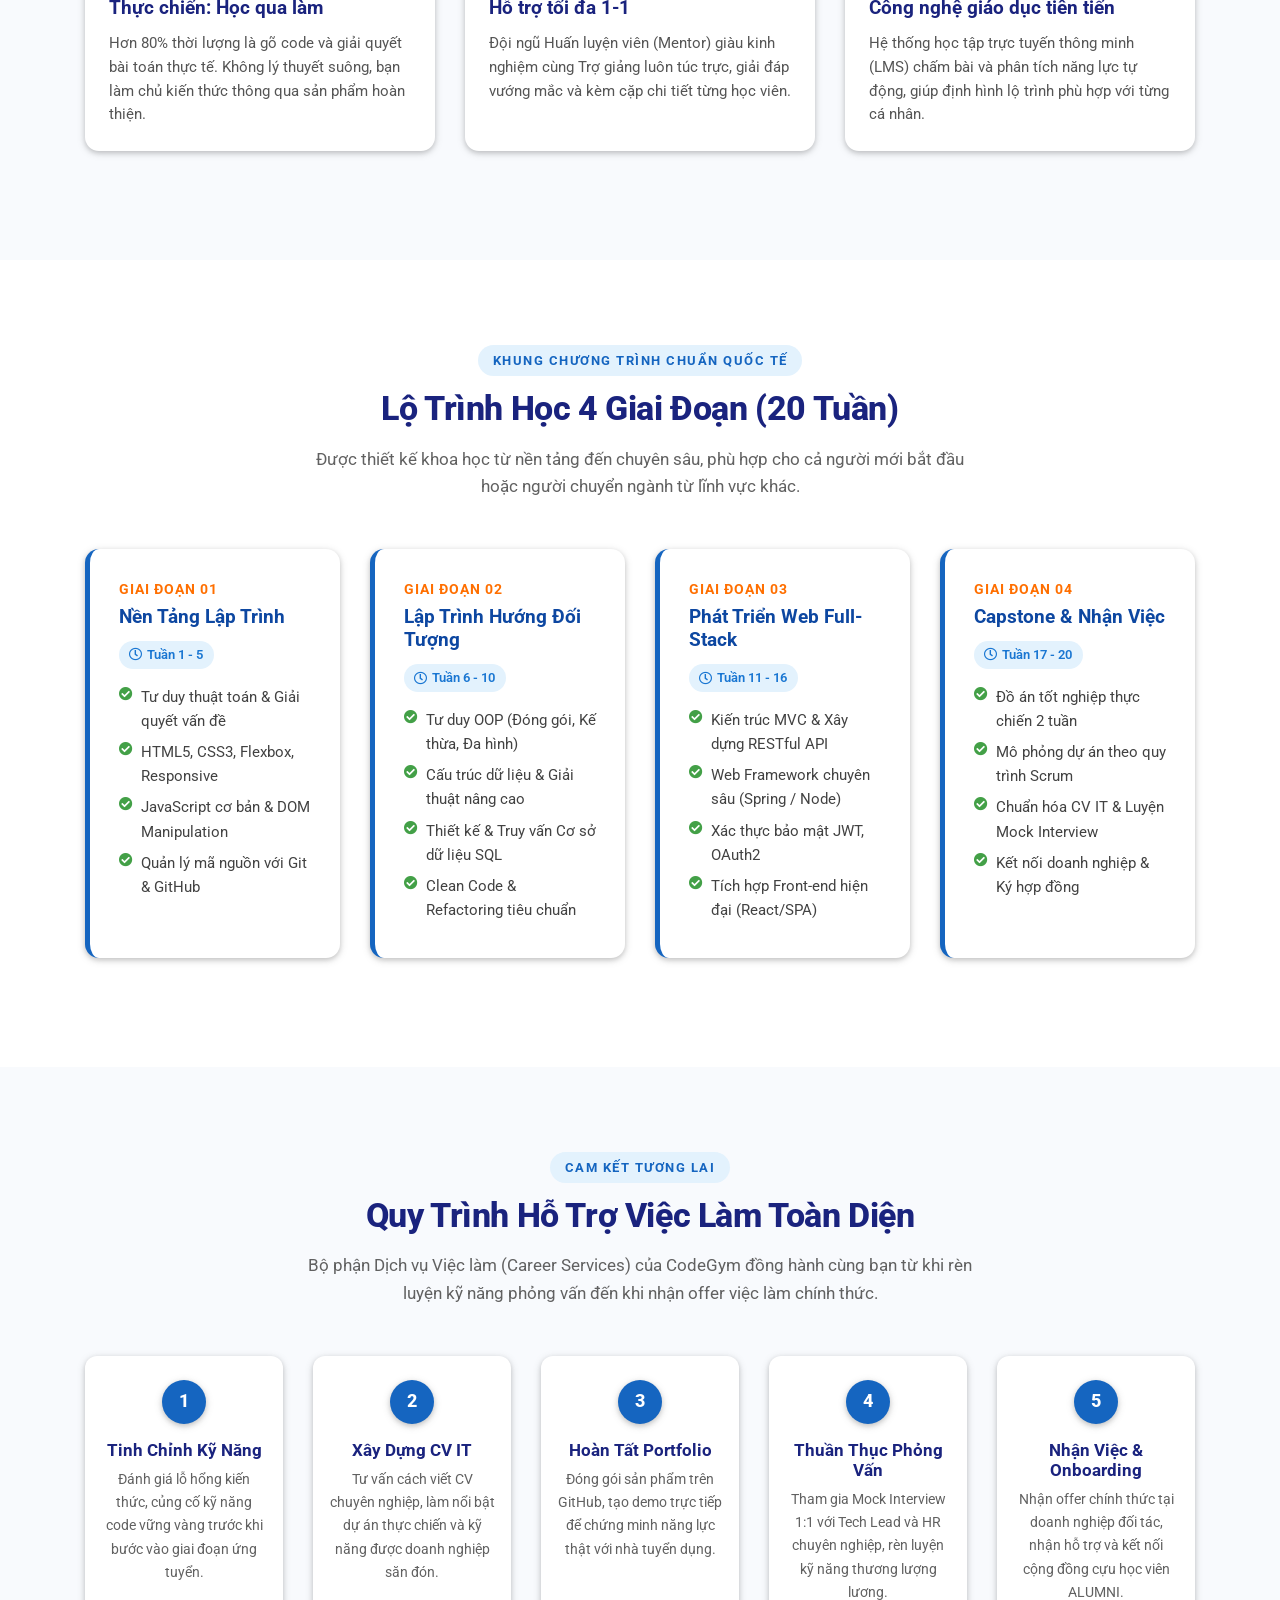
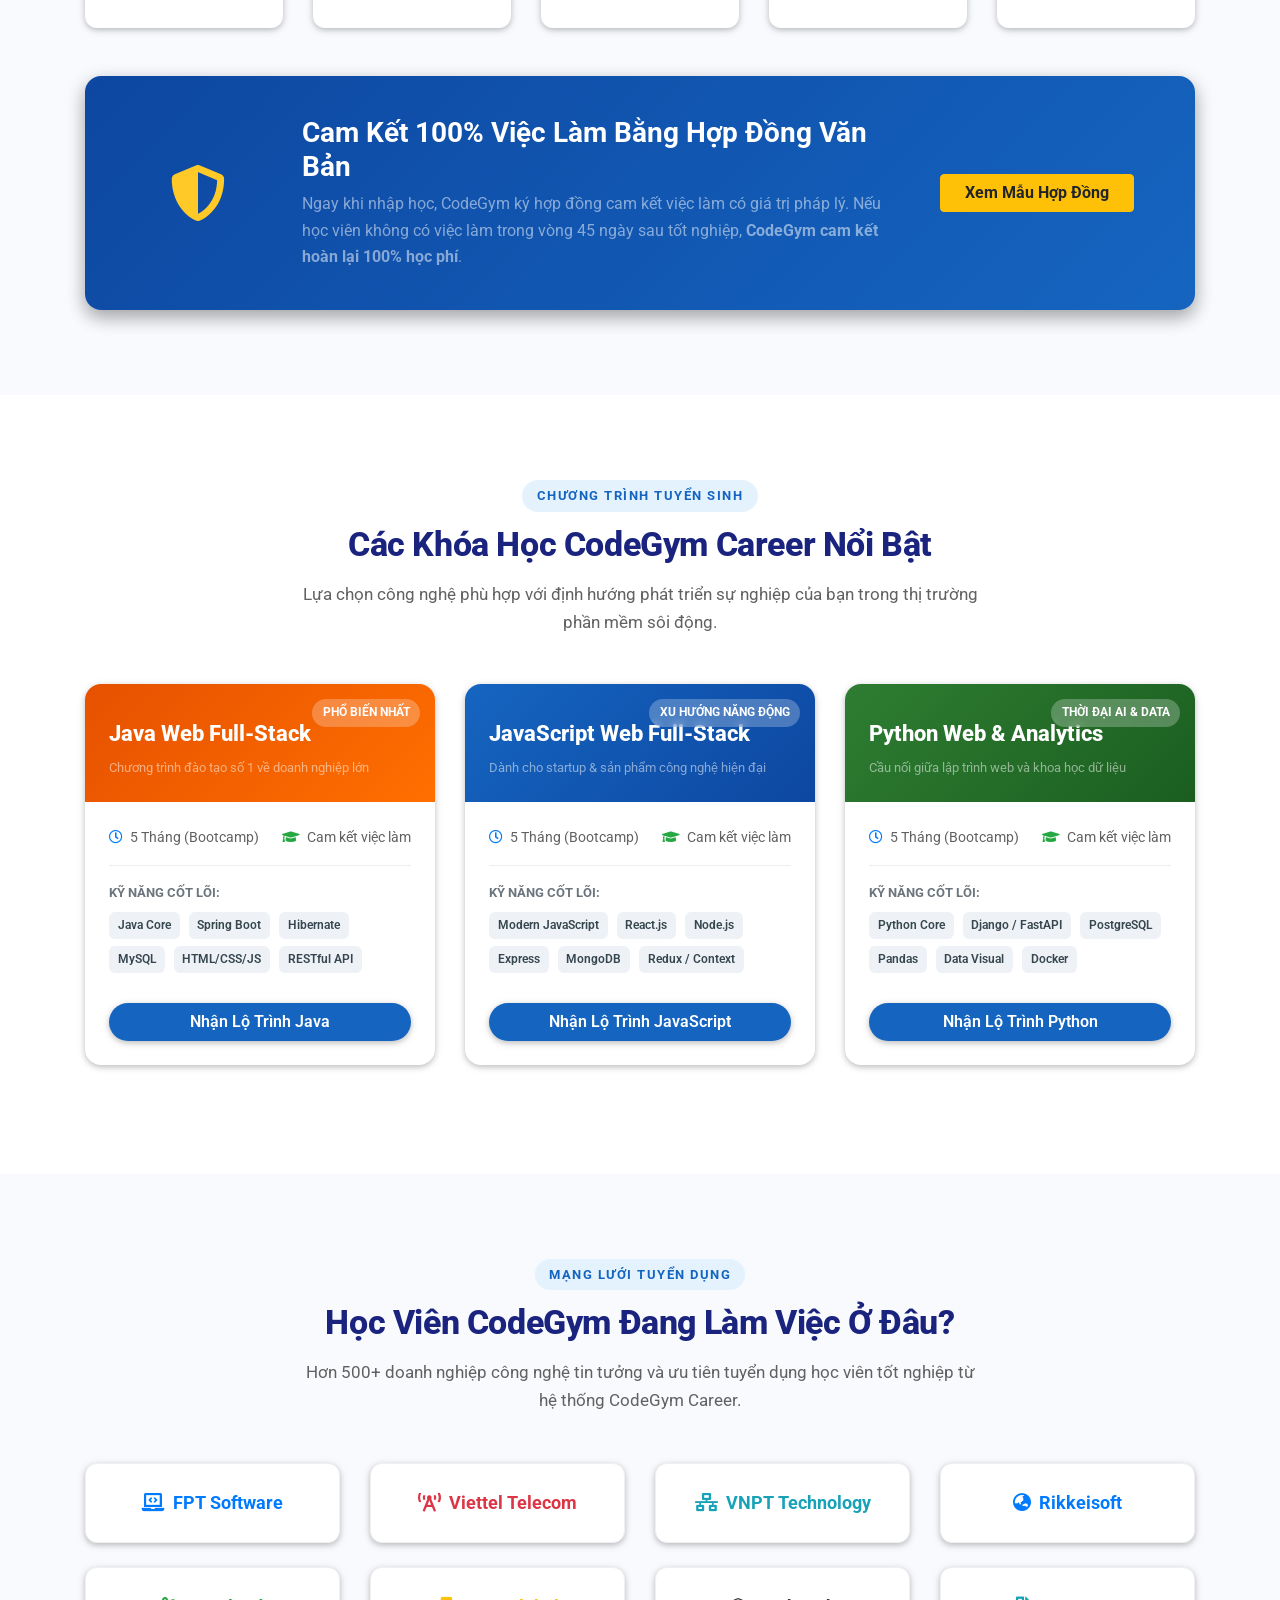
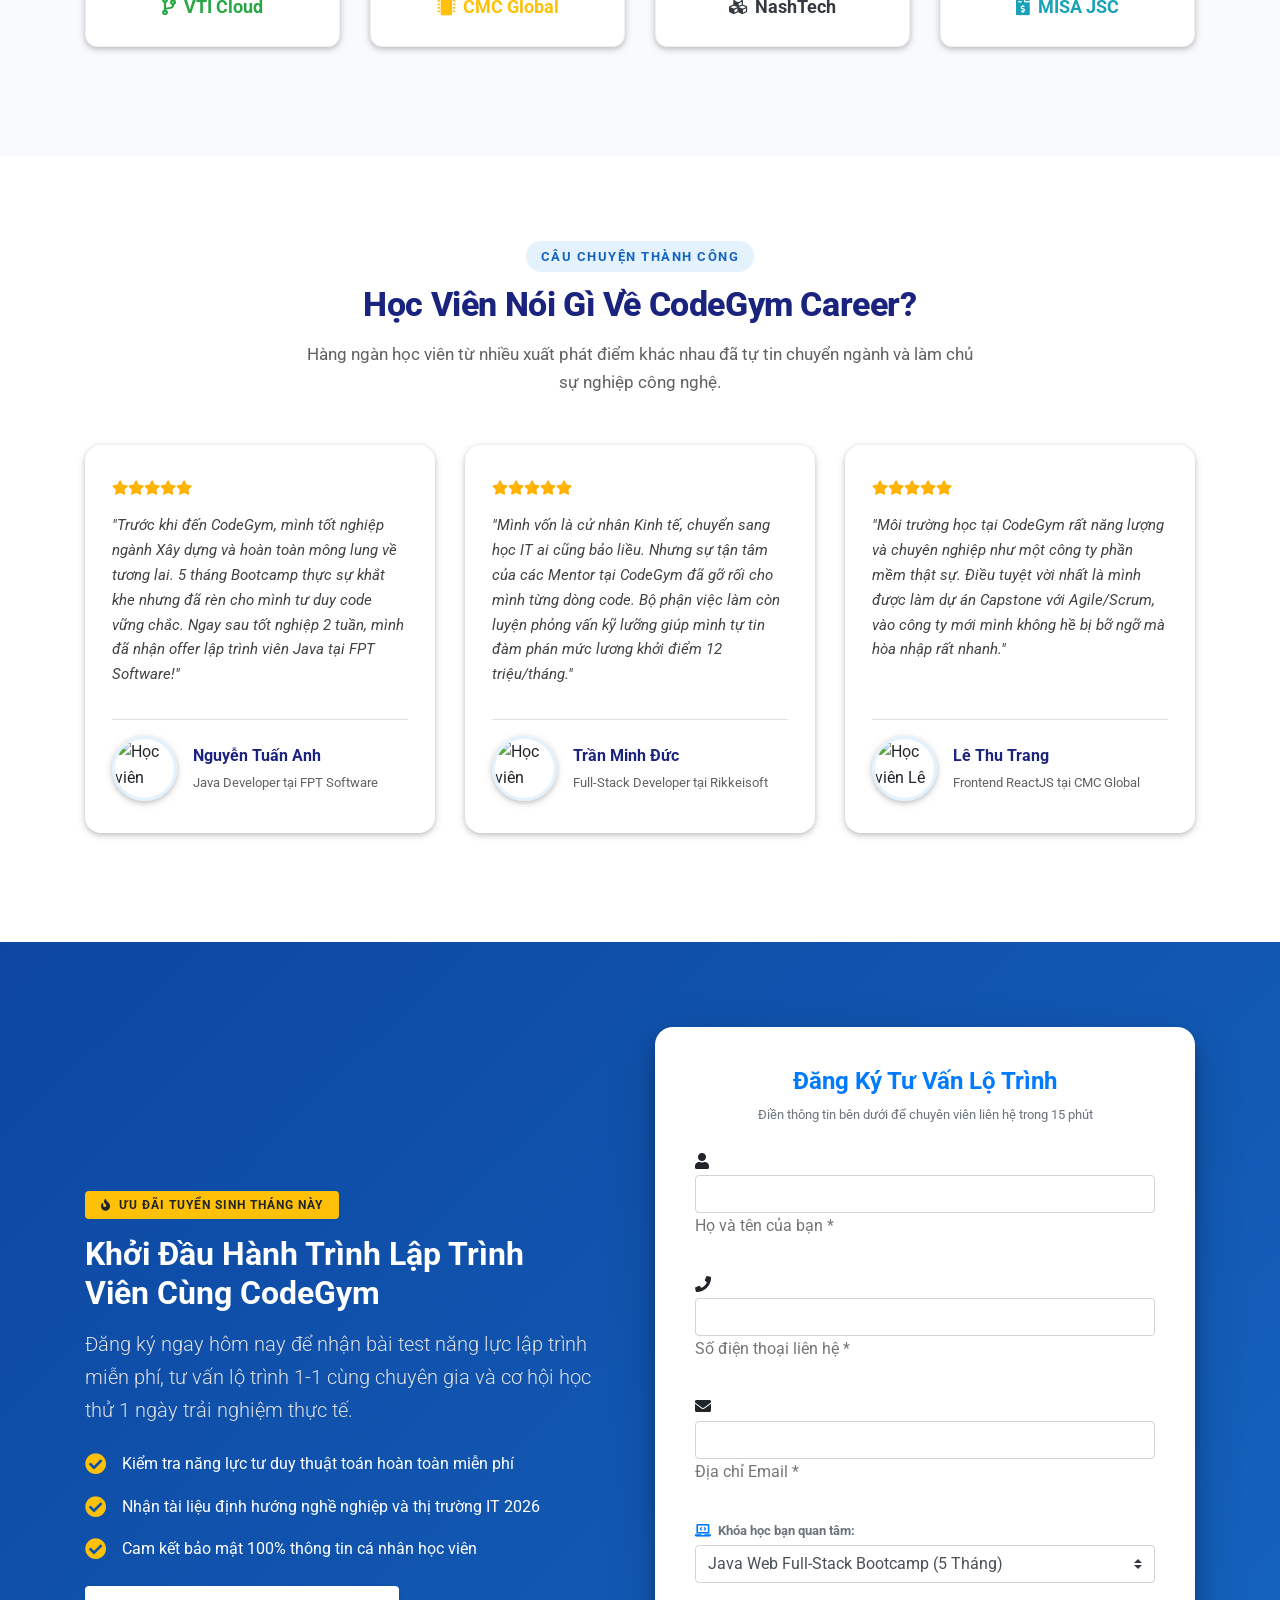
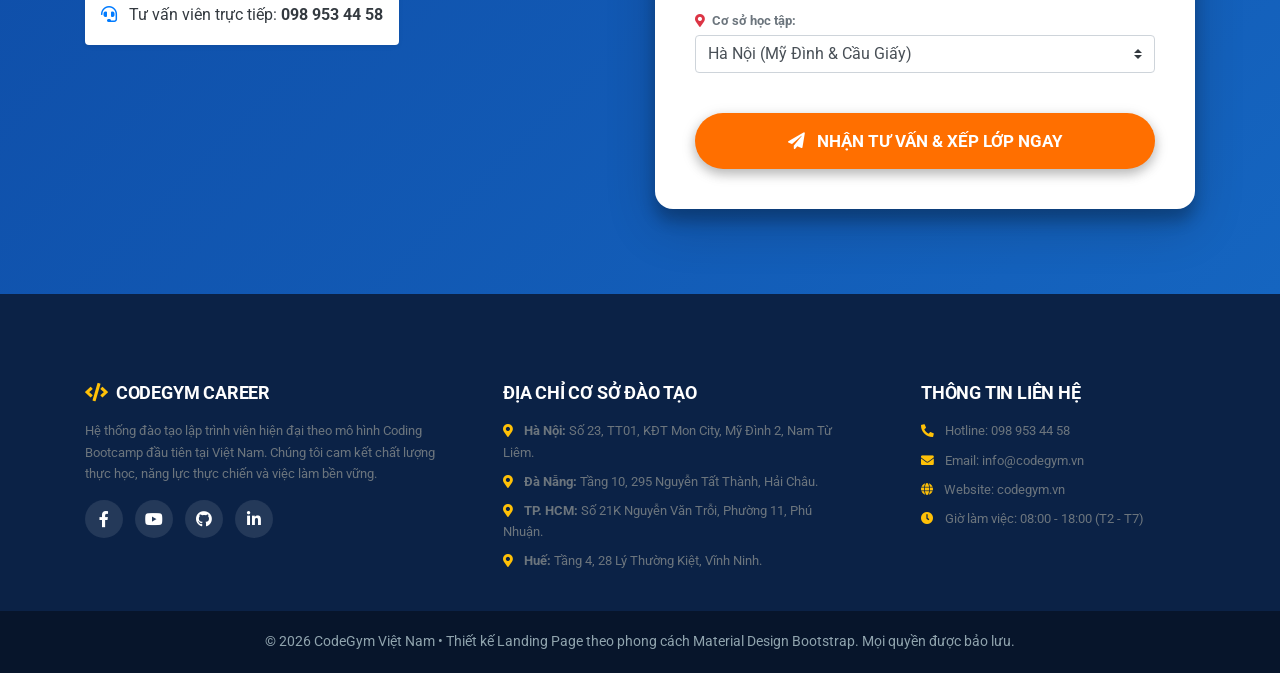
==== commit 36f2d311: "feat: hoàn thành Landing Page CodeGym Career theo phong cách Bootstrap Material Design (MDBootstrap)" ====
--- a/index.html
+++ b/index.html
@@ -1,281 +1,906 @@
 <!DOCTYPE html>
 <html lang="vi">
 <head>
-    <meta charset="UTF-8">
-    <meta name="viewport" content="width=device-width, initial-scale=1.0">
-    <title>Newsletter Mẫu - Phiên Bản 1: Trello Oceanic Productivity</title>
-    <!-- Google Fonts: Plus Jakarta Sans -->
-    <link rel="preconnect" href="https://fonts.googleapis.com">
-    <link rel="preconnect" href="https://fonts.gstatic.com" crossorigin>
-    <link href="https://fonts.googleapis.com/css2?family=Plus+Jakarta+Sans:wght@400;500;600;700;800&display=swap" rel="stylesheet">
-    <!-- Bootstrap CSS v5.3.3 -->
-    <link href="https://cdn.jsdelivr.net/npm/bootstrap@5.3.3/dist/css/bootstrap.min.css" rel="stylesheet">
-    <!-- Bootstrap Icons -->
-    <link rel="stylesheet" href="https://cdn.jsdelivr.net/npm/bootstrap-icons@1.11.3/font/bootstrap-icons.min.css">
-    <!-- CSS Tùy Chỉnh - Phiên Bản 1 (Trello Oceanic) -->
-    <link rel="stylesheet" href="style1.css">
+  <meta charset="UTF-8">
+  <meta name="viewport" content="width=device-width, initial-scale=1.0">
+  <title>CodeGym Career - Coding Bootcamp Đào Tạo Lập Trình Viên Full-Stack</title>
+  
+  <!-- Font Awesome -->
+  <link rel="stylesheet" href="https://use.fontawesome.com/releases/v5.11.2/css/all.css">
+  
+  <!-- Google Fonts Roboto -->
+  <link rel="stylesheet" href="https://fonts.googleapis.com/css?family=Roboto:300,400,500,700&display=swap">
+  
+  <!-- Bootstrap core CSS -->
+  <link rel="stylesheet" href="https://cdnjs.cloudflare.com/ajax/libs/twitter-bootstrap/4.5.0/css/bootstrap.min.css">
+  
+  <!-- Material Design Bootstrap -->
+  <link rel="stylesheet" href="https://cdnjs.cloudflare.com/ajax/libs/mdbootstrap/4.19.1/css/mdb.min.css">
+  
+  <!-- Custom CSS của bạn -->
+  <link rel="stylesheet" href="style.css">
 </head>
 <body>
 
-    <!-- THANH CHUYỂN ĐỔI PHIÊN BẢN & ĐIỀU HƯỚNG (Version Switcher Bar) -->
-    <div class="container text-center pt-4 pb-2">
-        <div class="version-nav-bar">
-            <span class="d-none d-sm-inline opacity-75 small me-1">
-                <i class="bi bi-palette2 me-1"></i>Chuyển đổi bài tập:
-            </span>
-            <a href="index.html" class="version-nav-btn active" title="Đang xem Phiên bản 1">
-                <i class="bi bi-check-circle-fill"></i> Phiên Bản 1: Trello Blue
+  <!-- ========================================================================
+       1. NAVIGATION BAR (MDB Material Navbar)
+       ======================================================================== -->
+  <nav class="navbar navbar-expand-lg navbar-dark fixed-top scrolling-navbar">
+    <div class="container">
+      <a class="navbar-brand waves-effect" href="#hero">
+        <i class="fas fa-code text-warning mr-2"></i>
+        <span>CodeGym</span>
+        <span class="brand-badge">Career</span>
+      </a>
+
+      <!-- Hamburger Button cho Mobile -->
+      <button class="navbar-toggler" type="button" data-toggle="collapse" data-target="#mainNavbar"
+        aria-controls="mainNavbar" aria-expanded="false" aria-label="Toggle navigation">
+        <span class="navbar-toggler-icon"></span>
+      </button>
+
+      <!-- Navigation Links -->
+      <div class="collapse navbar-collapse" id="mainNavbar">
+        <ul class="navbar-nav ml-auto align-items-lg-center">
+          <li class="nav-item">
+            <a class="nav-link waves-effect" href="#overview">Tổng Quan</a>
+          </li>
+          <li class="nav-item">
+            <a class="nav-link waves-effect" href="#features">Triết Lý Đào Tạo</a>
+          </li>
+          <li class="nav-item">
+            <a class="nav-link waves-effect" href="#roadmap">Lộ Trình</a>
+          </li>
+          <li class="nav-item">
+            <a class="nav-link waves-effect" href="#career-services">Dịch Vụ Việc Làm</a>
+          </li>
+          <li class="nav-item">
+            <a class="nav-link waves-effect" href="#courses">Khóa Học</a>
+          </li>
+          <li class="nav-item">
+            <a class="nav-link waves-effect" href="#testimonials">Cảm Nhận</a>
+          </li>
+          <li class="nav-item ml-lg-3 mt-2 mt-lg-0">
+            <a class="btn btn-nav-cta waves-effect waves-light" href="#contact-form">
+              <i class="fas fa-paper-plane mr-1"></i> Tư Vấn Miễn Phí
             </a>
-            <a href="newsletter_version2.html" class="version-nav-btn" title="Chuyển sang Phiên bản 2">
-                <i class="bi bi-arrow-right-circle"></i> Phiên Bản 2: Sunset Coral
+          </li>
+        </ul>
+      </div>
+    </div>
+  </nav>
+
+  <!-- ========================================================================
+       2. HERO SECTION (Material Jumbotron Banner)
+       ======================================================================== -->
+  <section id="hero" class="hero-section">
+    <div class="container">
+      <div class="row align-items-center">
+        <!-- Cột Trái: Thông điệp Hero chính -->
+        <div class="col-lg-7 text-left pr-lg-4">
+          <div class="hero-badge animate__animated animate__fadeInDown">
+            <i class="fas fa-certificate text-warning"></i>
+            <span>Mô Hình Coding Bootcamp Tiên Phong Tại Việt Nam</span>
+          </div>
+
+          <h1 class="hero-title">
+            TRỞ THÀNH LẬP TRÌNH VIÊN <br class="d-none d-md-inline">
+            <span class="highlight-text">FULL-STACK</span> CHỈ SAU 5 THÁNG
+          </h1>
+
+          <p class="hero-subtitle">
+            Chương trình đào tạo thực chiến 20 tuần theo chuẩn doanh nghiệp. 
+            <strong>Cam kết 100% việc làm bằng hợp đồng pháp lý</strong> — Hoàn 100% học phí nếu không có việc làm sau tốt nghiệp!
+          </p>
+
+          <div class="d-flex flex-wrap gap-3 mt-4">
+            <a href="#contact-form" class="btn hero-btn-primary waves-effect waves-light mr-3 mb-3">
+              <i class="fas fa-rocket mr-2"></i> Đăng Ký Nhận Lộ Trình
             </a>
-            <button class="version-nav-btn bg-white text-dark ms-2" data-bs-toggle="modal" data-bs-target="#paletteModal">
-                <i class="bi bi-info-circle-fill text-primary"></i> Tra Cứu Mã Màu
-            </button>
-        </div>
-    </div>
-
-    <!-- MAIN NEWSLETTER CONTAINER -->
-    <div class="container py-4" style="max-width: 860px;">
-
-        <!-- 1. HEADER (TIÊU ĐỀ, LOGO & SƠ LƯỢC) -->
-        <header class="text-center mb-4 p-4 p-md-5 newsletter-header text-white">
-            <div class="d-inline-flex align-items-center justify-content-center bg-white text-primary rounded-circle mb-3 p-3 shadow-sm" style="width: 72px; height: 72px;">
-                <svg width="38" height="38" viewBox="0 0 24 24" fill="currentColor">
-                    <rect x="2" y="3" width="20" height="18" rx="3" fill="#0079BF"/>
-                    <rect x="5" y="6" width="6" height="11" rx="1.5" fill="#ffffff"/>
-                    <rect x="13" y="6" width="6" height="7" rx="1.5" fill="#ffffff"/>
-                </svg>
-            </div>
-            <div class="mb-2">
-                <span class="badge bg-white text-dark px-3 py-2 rounded-pill fw-bold text-uppercase" style="font-size: 0.75rem; letter-spacing: 0.08em;">
-                    <i class="bi bi-lightning-charge-fill text-warning me-1"></i>Bản Tin Số #24 • Tuần Năng Suất
-                </span>
-            </div>
-            <h1 class="display-6 fw-bold mb-2">Trello Workspace Newsletter</h1>
-            <p class="lead mb-0 text-white-50" style="max-width: 580px; margin: 0 auto; color: #DEEBFF !important;">
-                Nơi bắt đầu những câu chuyện mới, kiến tạo quy trình làm việc thông minh và kết nối đội ngũ hiệu quả.
+            <a href="#roadmap" class="btn hero-btn-outline waves-effect mb-3">
+              <i class="fas fa-compass mr-2"></i> Khám Phá Lộ Trình
+            </a>
+          </div>
+
+          <!-- Hotline nhanh -->
+          <div class="d-flex align-items-center mt-3 text-white-50">
+            <i class="fas fa-phone-alt text-warning mr-2"></i>
+            <span class="text-white">Hotline tư vấn 24/7: </span>
+            <strong class="text-warning ml-2 font-weight-bold">098 953 44 58</strong>
+          </div>
+        </div>
+
+        <!-- Cột Phải: Thẻ số liệu ấn tượng (Material Stats Card) -->
+        <div class="col-lg-5 mt-5 mt-lg-0">
+          <div class="hero-card-stats z-depth-3">
+            <div class="text-center mb-3">
+              <h4 class="font-weight-bold text-primary mb-1">CodeGym Career In Numbers</h4>
+              <p class="text-muted small">Cam kết chất lượng đào tạo & việc làm vững chắc</p>
+            </div>
+
+            <!-- Stat 1 -->
+            <div class="stat-item">
+              <div class="stat-icon-wrap stat-icon-green">
+                <i class="fas fa-user-check"></i>
+              </div>
+              <div>
+                <div class="stat-number">100%</div>
+                <p class="stat-label">Cam kết việc làm bằng hợp đồng văn bản</p>
+              </div>
+            </div>
+
+            <!-- Stat 2 -->
+            <div class="stat-item">
+              <div class="stat-icon-wrap stat-icon-blue">
+                <i class="fas fa-calendar-alt"></i>
+              </div>
+              <div>
+                <div class="stat-number">5 Tháng</div>
+                <p class="stat-label">20 tuần tập trung toàn thời gian (Bootcamp)</p>
+              </div>
+            </div>
+
+            <!-- Stat 3 -->
+            <div class="stat-item">
+              <div class="stat-icon-wrap stat-icon-orange">
+                <i class="fas fa-laptop-code"></i>
+              </div>
+              <div>
+                <div class="stat-number">8+ Dự Án</div>
+                <p class="stat-label">Thực hành trên các dự án phần mềm thật</p>
+              </div>
+            </div>
+
+            <!-- Stat 4 -->
+            <div class="stat-item">
+              <div class="stat-icon-wrap stat-icon-blue">
+                <i class="fas fa-handshake"></i>
+              </div>
+              <div>
+                <div class="stat-number">500+</div>
+                <p class="stat-label">Doanh nghiệp công nghệ đối tác tuyển dụng</p>
+              </div>
+            </div>
+          </div>
+        </div>
+      </div>
+    </div>
+  </section>
+
+  <!-- ========================================================================
+       3. TỔNG QUAN & TRIẾT LÝ ĐÀO TẠO (Why CodeGym Career?)
+       ======================================================================== -->
+  <section id="features" class="section-padding bg-light-surface">
+    <div class="container">
+      <div class="text-center mb-5" id="overview">
+        <span class="section-tag">Triết Lý Đào Tạo Khác Biệt</span>
+        <h2 class="section-title">Tại Sao Chọn CodeGym Career?</h2>
+        <p class="section-desc">
+          Mô hình Coding Bootcamp giúp bạn rút ngắn thời gian học tập nhưng tối đa hóa kỹ năng thực tế, sẵn sàng bắt nhịp ngay vào dự án thực tiễn.
+        </p>
+      </div>
+
+      <div class="row">
+        <!-- Feature 1 -->
+        <div class="col-md-6 col-lg-4 mb-4">
+          <div class="material-card p-4">
+            <div class="feature-icon-circle bg-primary text-white">
+              <i class="fas fa-briefcase"></i>
+            </div>
+            <h3 class="card-title-custom">Sự nghiệp bắt đầu từ ngày đầu tiên</h3>
+            <p class="card-text-custom">
+              Học viên được rèn luyện tác phong chuyên nghiệp ngay trong môi trường giả lập công ty công nghệ: chấm công, báo cáo daily, code review.
             </p>
-        </header>
-
-        <!-- THANH TỔNG QUAN PALETTE MÀU ADOBE COLOR -->
-        <div class="card card-custom p-3 mb-4">
-            <div class="d-flex flex-wrap align-items-center justify-content-between gap-2">
-                <div class="d-flex align-items-center gap-2">
-                    <span class="badge-custom">Adobe Color Palette</span>
-                    <span class="fw-bold small text-muted">Phiên bản 1: Tông Xanh Dương Trello & Bổ túc</span>
-                </div>
-                <div class="d-flex gap-2 align-items-center">
-                    <span class="d-inline-block rounded-circle" style="width: 22px; height: 22px; background: #0079BF;" title="Primary: #0079BF"></span>
-                    <span class="d-inline-block rounded-circle" style="width: 22px; height: 22px; background: #055A8C;" title="Darker Primary: #055A8C"></span>
-                    <span class="d-inline-block rounded-circle" style="width: 22px; height: 22px; background: #00C2E0;" title="Secondary: #00C2E0"></span>
-                    <span class="d-inline-block rounded-circle" style="width: 22px; height: 22px; background: #5AAC44;" title="Accent: #5AAC44"></span>
-                    <span class="d-inline-block rounded-circle" style="width: 22px; height: 22px; background: #F4F5F7; border: 1px solid #ccc;" title="Light BG: #F4F5F7"></span>
-                </div>
-            </div>
-        </div>
-
-        <!-- 2. PHẦN GIỚI THIỆU CHÍNH (HERO / INTRO CARD) -->
-        <section class="card card-custom mb-4 overflow-hidden">
-            <div class="card-body p-4 p-md-5">
-                <div class="d-flex align-items-center gap-2 mb-2">
-                    <span class="badge-custom">Tiêu Điểm Tháng</span>
-                    <small class="text-muted"><i class="bi bi-clock me-1"></i>3 phút đọc</small>
-                </div>
-                <h2 class="card-title text-primary-color fw-bold mb-3">
-                    Chào mừng bạn đến với bản tin nâng cao năng suất của chúng tôi!
-                </h2>
-                <p class="card-text text-muted mb-4" style="font-size: 1.05rem;">
-                    Trong số phát hành tuần này, chúng ta sẽ cùng khám phá cách tối ưu hóa không gian làm việc số với bảng Kanban trực quan. Màu sắc chủ đạo được lấy cảm hứng trực tiếp từ logo Trello gốc <strong>(#0079BF)</strong> kết hợp cùng sắc xanh ngọc <strong>(#00C2E0)</strong> và điểm nhấn xanh lá cây tươi <strong>(#5AAC44)</strong> tạo cảm giác tin cậy, tràn đầy sinh lực và tập trung cao độ.
-                </p>
-                <div class="d-flex flex-wrap gap-3 align-items-center">
-                    <a href="#subscribe" class="btn btn-primary-custom">
-                        <i class="bi bi-rocket-takeoff-fill"></i> Tìm hiểu thêm ngay
-                    </a>
-                    <a href="#features" class="btn btn-outline-secondary rounded-pill px-4" style="border-width: 2px; font-weight: 600;">
-                        Xem tính năng nổi bật
-                    </a>
-                </div>
-            </div>
-        </section>
-
-        <!-- 3. HAI KHỐI TÍNH NĂNG NỔI BẬT (ROW WITH 2 COLUMNS) -->
-        <section class="row mb-4" id="features">
-            <!-- Tính năng 1 (Sử dụng secondary-bg từ đề bài) -->
-            <div class="col-md-6 mb-3 mb-md-0">
-                <div class="card h-100 secondary-bg text-white feature-card-secondary p-3">
-                    <div class="card-body d-flex flex-column justify-content-between">
-                        <div>
-                            <div class="d-inline-flex align-items-center justify-content-center bg-white text-info rounded-3 p-2 mb-3 shadow-sm" style="width: 48px; height: 48px;">
-                                <i class="bi bi-cpu-fill fs-4 text-primary"></i>
-                            </div>
-                            <h3 class="card-title fw-bold mb-2">Tính năng nổi bật 1: Butler Tự Động Hóa</h3>
-                            <p class="card-text text-white-50" style="color: #F0FBFF !important;">
-                                Tự động chuyển thẻ, gán nhãn thành viên và đặt hạn chót thông minh mà không cần viết code. Giúp bạn tiết kiệm hơn 4 giờ quản lý thủ công mỗi tuần.
-                            </p>
-                        </div>
-                        <div class="mt-3">
-                            <span class="badge bg-white text-dark rounded-pill px-3 py-1 fw-semibold small">
-                                Mã màu Secondary: #00C2E0
-                            </span>
-                        </div>
-                    </div>
-                </div>
-            </div>
-
-            <!-- Tính năng 2 (Sử dụng accent-bg từ đề bài) -->
-            <div class="col-md-6">
-                <div class="card h-100 accent-bg text-white feature-card-accent p-3">
-                    <div class="card-body d-flex flex-column justify-content-between">
-                        <div>
-                            <div class="d-inline-flex align-items-center justify-content-center bg-white text-success rounded-3 p-2 mb-3 shadow-sm" style="width: 48px; height: 48px;">
-                                <i class="bi bi-plugin fs-4" style="color: #49852E;"></i>
-                            </div>
-                            <h3 class="card-title fw-bold mb-2">Tính năng nổi bật 2: Tích Hợp Đa Nền Tảng</h3>
-                            <p class="card-text text-white-50" style="color: #F0FFF0 !important;">
-                                Đồng bộ tức thì với Slack, Google Drive, GitHub và Figma. Mọi tài nguyên dự án đều được gom về một bảng theo dõi duy nhất trực quan.
-                            </p>
-                        </div>
-                        <div class="mt-3">
-                            <span class="badge bg-white text-dark rounded-pill px-3 py-1 fw-semibold small">
-                                Mã màu Accent: #5AAC44
-                            </span>
-                        </div>
-                    </div>
-                </div>
-            </div>
-        </section>
-
-        <!-- 4. KHỐI ĐĂNG KÝ BẢN TIN (SUBSCRIPTION BOX) -->
-        <section class="subscribe-section p-4 p-md-5 mb-4 card-custom" id="subscribe">
-            <div class="row align-items-center">
-                <div class="col-lg-7 mb-3 mb-lg-0">
-                    <span class="badge-custom mb-2">Đăng Ký Bản Tin</span>
-                    <h3 class="fw-bold text-primary-color mb-2">Nhận các mẹo làm việc hiệu quả mỗi tuần</h3>
-                    <p class="text-muted mb-0">
-                        Cùng hơn 25,000+ quản lý dự án và kỹ sư đón nhận những bản tin thực chiến, hoàn toàn miễn phí.
-                    </p>
-                </div>
-                <div class="col-lg-5">
-                    <form class="d-flex flex-column flex-sm-row gap-2" onsubmit="event.preventDefault(); alert('Cảm ơn bạn đã đăng ký nhận bản tin Trello Workspace (Phiên bản 1)!');">
-                        <input type="email" class="form-control form-control-custom" placeholder="Nhập địa chỉ email..." required>
-                        <button type="submit" class="btn btn-accent-custom text-nowrap">
-                            <i class="bi bi-send-fill"></i> Đăng Ký
-                        </button>
-                    </form>
-                    <small class="text-muted mt-2 d-block text-center text-sm-start">
-                        <i class="bi bi-shield-lock me-1"></i>Cam kết không spam • Hủy đăng ký bất kỳ lúc nào
-                    </small>
-                </div>
-            </div>
-        </section>
-
-        <!-- 5. FOOTER (BẢN QUYỀN, MẠNG XÃ HỘI, HỦY ĐĂNG KÝ) -->
-        <footer class="text-center mt-4 p-4 newsletter-footer text-white">
-            <div class="d-flex justify-content-center gap-3 mb-3">
-                <a href="#" class="btn btn-sm btn-outline-light rounded-circle" style="width: 36px; height: 36px; display: inline-flex; align-items: center; justify-content: center;"><i class="bi bi-facebook"></i></a>
-                <a href="#" class="btn btn-sm btn-outline-light rounded-circle" style="width: 36px; height: 36px; display: inline-flex; align-items: center; justify-content: center;"><i class="bi bi-twitter-x"></i></a>
-                <a href="#" class="btn btn-sm btn-outline-light rounded-circle" style="width: 36px; height: 36px; display: inline-flex; align-items: center; justify-content: center;"><i class="bi bi-linkedin"></i></a>
-                <a href="#" class="btn btn-sm btn-outline-light rounded-circle" style="width: 36px; height: 36px; display: inline-flex; align-items: center; justify-content: center;"><i class="bi bi-github"></i></a>
-            </div>
-            <p class="mb-1 fw-semibold">&copy; 2026 Trello Workspace & VuDucDat2006. Mọi quyền được bảo lưu.</p>
-            <p class="small text-white-50 mb-0">
-                Bạn nhận được email này vì đã đăng ký tại website của chúng tôi. 
-                <a href="#" class="text-white text-decoration-underline ms-1">Hủy đăng ký</a> | 
-                <a href="#" class="text-white text-decoration-underline ms-1">Chính sách bảo mật</a>
+          </div>
+        </div>
+
+        <!-- Feature 2 -->
+        <div class="col-md-6 col-lg-4 mb-4">
+          <div class="material-card p-4">
+            <div class="feature-icon-circle bg-warning text-white">
+              <i class="fas fa-dumbbell"></i>
+            </div>
+            <h3 class="card-title-custom">Tương xứng công sức bỏ ra</h3>
+            <p class="card-text-custom">
+              Cường độ rèn luyện 8 tiếng mỗi ngày giúp bạn đạt được trình độ và kinh nghiệm tương đương 1-2 năm tích lũy tự học thông thường.
             </p>
-        </footer>
-
-    </div>
-
-    <!-- MODAL TRA CỨU BẢNG MÀU ADOBE COLOR (Version 1) -->
-    <div class="modal fade" id="paletteModal" tabindex="-1" aria-labelledby="paletteModalLabel" aria-hidden="true">
-        <div class="modal-dialog modal-dialog-centered">
-            <div class="modal-content border-0 shadow-lg" style="border-radius: 1rem;">
-                <div class="modal-header primary-bg text-white">
-                    <h5 class="modal-title fw-bold" id="paletteModalLabel">
-                        <i class="bi bi-palette-fill me-2"></i>Bảng Phối Màu Adobe Color - Phiên Bản 1
-                    </h5>
-                    <button type="button" class="btn-close btn-close-white" data-bs-dismiss="modal" aria-label="Close"></button>
-                </div>
-                <div class="modal-body p-4">
-                    <p class="text-muted small mb-3">
-                        Bộ màu được xây dựng dựa trên phong cách <strong>Trello Oceanic Productivity</strong> bằng công cụ Adobe Color:
-                    </p>
-                    <div class="list-group list-group-flush mb-3">
-                        <div class="list-group-item d-flex align-items-center justify-content-between px-0">
-                            <div class="d-flex align-items-center gap-3">
-                                <span class="rounded-circle shadow-sm" style="width: 32px; height: 32px; background: #0079BF;"></span>
-                                <div>
-                                    <div class="fw-bold">Primary Color</div>
-                                    <small class="text-muted">Header, Tiêu đề chính, Nút chính</small>
-                                </div>
-                            </div>
-                            <span class="badge bg-light text-dark font-monospace border">#0079BF</span>
-                        </div>
-                        <div class="list-group-item d-flex align-items-center justify-content-between px-0">
-                            <div class="d-flex align-items-center gap-3">
-                                <span class="rounded-circle shadow-sm" style="width: 32px; height: 32px; background: #055A8C;"></span>
-                                <div>
-                                    <div class="fw-bold">Darker Primary</div>
-                                    <small class="text-muted">Trạng thái Hover của nút bấm</small>
-                                </div>
-                            </div>
-                            <span class="badge bg-light text-dark font-monospace border">#055A8C</span>
-                        </div>
-                        <div class="list-group-item d-flex align-items-center justify-content-between px-0">
-                            <div class="d-flex align-items-center gap-3">
-                                <span class="rounded-circle shadow-sm" style="width: 32px; height: 32px; background: #00C2E0;"></span>
-                                <div>
-                                    <div class="fw-bold">Secondary Color</div>
-                                    <small class="text-muted">Thẻ Tính năng 1, Điểm nhấn phụ</small>
-                                </div>
-                            </div>
-                            <span class="badge bg-light text-dark font-monospace border">#00C2E0</span>
-                        </div>
-                        <div class="list-group-item d-flex align-items-center justify-content-between px-0">
-                            <div class="d-flex align-items-center gap-3">
-                                <span class="rounded-circle shadow-sm" style="width: 32px; height: 32px; background: #5AAC44;"></span>
-                                <div>
-                                    <div class="fw-bold">Accent Color</div>
-                                    <small class="text-muted">Thẻ Tính năng 2, Nút Đăng Ký CTA</small>
-                                </div>
-                            </div>
-                            <span class="badge bg-light text-dark font-monospace border">#5AAC44</span>
-                        </div>
-                        <div class="list-group-item d-flex align-items-center justify-content-between px-0">
-                            <div class="d-flex align-items-center gap-3">
-                                <span class="rounded-circle shadow-sm border" style="width: 32px; height: 32px; background: #F4F5F7;"></span>
-                                <div>
-                                    <div class="fw-bold">Light Background</div>
-                                    <small class="text-muted">Nền toàn trang dịu mắt</small>
-                                </div>
-                            </div>
-                            <span class="badge bg-light text-dark font-monospace border">#F4F5F7</span>
-                        </div>
-                        <div class="list-group-item d-flex align-items-center justify-content-between px-0">
-                            <div class="d-flex align-items-center gap-3">
-                                <span class="rounded-circle shadow-sm" style="width: 32px; height: 32px; background: #172B4D;"></span>
-                                <div>
-                                    <div class="fw-bold">Text Color</div>
-                                    <small class="text-muted">Đạt chuẩn tương phản WCAG AAA (> 11:1)</small>
-                                </div>
-                            </div>
-                            <span class="badge bg-light text-dark font-monospace border">#172B4D</span>
-                        </div>
-                    </div>
-                </div>
-                <div class="modal-footer bg-light">
-                    <button type="button" class="btn btn-secondary rounded-pill px-4" data-bs-dismiss="modal">Đóng</button>
-                    <a href="newsletter_version2.html" class="btn btn-primary-custom rounded-pill px-4">
-                        Xem Phiên Bản 2 <i class="bi bi-arrow-right ms-1"></i>
-                    </a>
-                </div>
-            </div>
-        </div>
-    </div>
-
-    <!-- Bootstrap JS v5.3.3 Bundle -->
-    <script src="https://cdn.jsdelivr.net/npm/bootstrap@5.3.3/dist/js/bootstrap.bundle.min.js"></script>
+          </div>
+        </div>
+
+        <!-- Feature 3 -->
+        <div class="col-md-6 col-lg-4 mb-4">
+          <div class="material-card p-4">
+            <div class="feature-icon-circle bg-success text-white">
+              <i class="fas fa-users-cog"></i>
+            </div>
+            <h3 class="card-title-custom">Trải nghiệm doanh nghiệp thật</h3>
+            <p class="card-text-custom">
+              Vận hành dự án theo mô hình Agile/Scrum phổ biến tại các công ty IT hàng đầu, sử dụng thành thạo Git/GitHub, Jira, Trello.
+            </p>
+          </div>
+        </div>
+
+        <!-- Feature 4 -->
+        <div class="col-md-6 col-lg-4 mb-4">
+          <div class="material-card p-4">
+            <div class="feature-icon-circle bg-danger text-white">
+              <i class="fas fa-hammer"></i>
+            </div>
+            <h3 class="card-title-custom">Thực chiến: Học qua làm</h3>
+            <p class="card-text-custom">
+              Hơn 80% thời lượng là gõ code và giải quyết bài toán thực tế. Không lý thuyết suông, bạn làm chủ kiến thức thông qua sản phẩm hoàn thiện.
+            </p>
+          </div>
+        </div>
+
+        <!-- Feature 5 -->
+        <div class="col-md-6 col-lg-4 mb-4">
+          <div class="material-card p-4">
+            <div class="feature-icon-circle bg-info text-white">
+              <i class="fas fa-user-friends"></i>
+            </div>
+            <h3 class="card-title-custom">Hỗ trợ tối đa 1-1</h3>
+            <p class="card-text-custom">
+              Đội ngũ Huấn luyện viên (Mentor) giàu kinh nghiệm cùng Trợ giảng luôn túc trực, giải đáp vướng mắc và kèm cặp chi tiết từng học viên.
+            </p>
+          </div>
+        </div>
+
+        <!-- Feature 6 -->
+        <div class="col-md-6 col-lg-4 mb-4">
+          <div class="material-card p-4">
+            <div class="feature-icon-circle bg-secondary text-white">
+              <i class="fas fa-microchip"></i>
+            </div>
+            <h3 class="card-title-custom">Công nghệ giáo dục tiên tiến</h3>
+            <p class="card-text-custom">
+              Hệ thống học tập trực tuyến thông minh (LMS) chấm bài và phân tích năng lực tự động, giúp định hình lộ trình phù hợp với từng cá nhân.
+            </p>
+          </div>
+        </div>
+      </div>
+    </div>
+  </section>
+
+  <!-- ========================================================================
+       4. LỘ TRÌNH ĐÀO TẠO CODING BOOTCAMP (Roadmap Stepper)
+       ======================================================================== -->
+  <section id="roadmap" class="section-padding">
+    <div class="container">
+      <div class="text-center mb-5">
+        <span class="section-tag">Khung Chương Trình Chuẩn Quốc Tế</span>
+        <h2 class="section-title">Lộ Trình Học 4 Giai Đoạn (20 Tuần)</h2>
+        <p class="section-desc">
+          Được thiết kế khoa học từ nền tảng đến chuyên sâu, phù hợp cho cả người mới bắt đầu hoặc người chuyển ngành từ lĩnh vực khác.
+        </p>
+      </div>
+
+      <div class="row">
+        <!-- Giai đoạn 1 -->
+        <div class="col-md-6 col-lg-3 mb-4">
+          <div class="stepper-card">
+            <div class="phase-number">Giai Đoạn 01</div>
+            <h4 class="phase-title">Nền Tảng Lập Trình</h4>
+            <div class="phase-duration"><i class="far fa-clock"></i> Tuần 1 - 5</div>
+            <ul class="phase-list">
+              <li><i class="fas fa-check-circle"></i> Tư duy thuật toán & Giải quyết vấn đề</li>
+              <li><i class="fas fa-check-circle"></i> HTML5, CSS3, Flexbox, Responsive</li>
+              <li><i class="fas fa-check-circle"></i> JavaScript cơ bản & DOM Manipulation</li>
+              <li><i class="fas fa-check-circle"></i> Quản lý mã nguồn với Git & GitHub</li>
+            </ul>
+          </div>
+        </div>
+
+        <!-- Giai đoạn 2 -->
+        <div class="col-md-6 col-lg-3 mb-4">
+          <div class="stepper-card">
+            <div class="phase-number">Giai Đoạn 02</div>
+            <h4 class="phase-title">Lập Trình Hướng Đối Tượng</h4>
+            <div class="phase-duration"><i class="far fa-clock"></i> Tuần 6 - 10</div>
+            <ul class="phase-list">
+              <li><i class="fas fa-check-circle"></i> Tư duy OOP (Đóng gói, Kế thừa, Đa hình)</li>
+              <li><i class="fas fa-check-circle"></i> Cấu trúc dữ liệu & Giải thuật nâng cao</li>
+              <li><i class="fas fa-check-circle"></i> Thiết kế & Truy vấn Cơ sở dữ liệu SQL</li>
+              <li><i class="fas fa-check-circle"></i> Clean Code & Refactoring tiêu chuẩn</li>
+            </ul>
+          </div>
+        </div>
+
+        <!-- Giai đoạn 3 -->
+        <div class="col-md-6 col-lg-3 mb-4">
+          <div class="stepper-card">
+            <div class="phase-number">Giai Đoạn 03</div>
+            <h4 class="phase-title">Phát Triển Web Full-Stack</h4>
+            <div class="phase-duration"><i class="far fa-clock"></i> Tuần 11 - 16</div>
+            <ul class="phase-list">
+              <li><i class="fas fa-check-circle"></i> Kiến trúc MVC & Xây dựng RESTful API</li>
+              <li><i class="fas fa-check-circle"></i> Web Framework chuyên sâu (Spring / Node)</li>
+              <li><i class="fas fa-check-circle"></i> Xác thực bảo mật JWT, OAuth2</li>
+              <li><i class="fas fa-check-circle"></i> Tích hợp Front-end hiện đại (React/SPA)</li>
+            </ul>
+          </div>
+        </div>
+
+        <!-- Giai đoạn 4 -->
+        <div class="col-md-6 col-lg-3 mb-4">
+          <div class="stepper-card">
+            <div class="phase-number">Giai Đoạn 04</div>
+            <h4 class="phase-title">Capstone & Nhận Việc</h4>
+            <div class="phase-duration"><i class="far fa-clock"></i> Tuần 17 - 20</div>
+            <ul class="phase-list">
+              <li><i class="fas fa-check-circle"></i> Đồ án tốt nghiệp thực chiến 2 tuần</li>
+              <li><i class="fas fa-check-circle"></i> Mô phỏng dự án theo quy trình Scrum</li>
+              <li><i class="fas fa-check-circle"></i> Chuẩn hóa CV IT & Luyện Mock Interview</li>
+              <li><i class="fas fa-check-circle"></i> Kết nối doanh nghiệp & Ký hợp đồng</li>
+            </ul>
+          </div>
+        </div>
+      </div>
+    </div>
+  </section>
+
+  <!-- ========================================================================
+       5. DỊCH VỤ VIỆC LÀM (5 Bước Career Services)
+       ======================================================================== -->
+  <section id="career-services" class="section-padding bg-light-surface">
+    <div class="container">
+      <div class="text-center mb-5">
+        <span class="section-tag">Cam Kết Tương Lai</span>
+        <h2 class="section-title">Quy Trình Hỗ Trợ Việc Làm Toàn Diện</h2>
+        <p class="section-desc">
+          Bộ phận Dịch vụ Việc làm (Career Services) của CodeGym đồng hành cùng bạn từ khi rèn luyện kỹ năng phỏng vấn đến khi nhận offer việc làm chính thức.
+        </p>
+      </div>
+
+      <div class="row">
+        <!-- Bước 1 -->
+        <div class="col-md-6 col-lg mb-4">
+          <div class="career-service-box">
+            <div class="step-badge">1</div>
+            <h5 class="step-title">Tinh Chỉnh Kỹ Năng</h5>
+            <p class="step-desc">Đánh giá lỗ hổng kiến thức, củng cố kỹ năng code vững vàng trước khi bước vào giai đoạn ứng tuyển.</p>
+          </div>
+        </div>
+
+        <!-- Bước 2 -->
+        <div class="col-md-6 col-lg mb-4">
+          <div class="career-service-box">
+            <div class="step-badge">2</div>
+            <h5 class="step-title">Xây Dựng CV IT</h5>
+            <p class="step-desc">Tư vấn cách viết CV chuyên nghiệp, làm nổi bật dự án thực chiến và kỹ năng được doanh nghiệp săn đón.</p>
+          </div>
+        </div>
+
+        <!-- Bước 3 -->
+        <div class="col-md-6 col-lg mb-4">
+          <div class="career-service-box">
+            <div class="step-badge">3</div>
+            <h5 class="step-title">Hoàn Tất Portfolio</h5>
+            <p class="step-desc">Đóng gói sản phẩm trên GitHub, tạo demo trực tiếp để chứng minh năng lực thật với nhà tuyển dụng.</p>
+          </div>
+        </div>
+
+        <!-- Bước 4 -->
+        <div class="col-md-6 col-lg mb-4">
+          <div class="career-service-box">
+            <div class="step-badge">4</div>
+            <h5 class="step-title">Thuần Thục Phỏng Vấn</h5>
+            <p class="step-desc">Tham gia Mock Interview 1:1 với Tech Lead và HR chuyên nghiệp, rèn luyện kỹ năng thương lượng lương.</p>
+          </div>
+        </div>
+
+        <!-- Bước 5 -->
+        <div class="col-md-6 col-lg mb-4">
+          <div class="career-service-box">
+            <div class="step-badge">5</div>
+            <h5 class="step-title">Nhận Việc & Onboarding</h5>
+            <p class="step-desc">Nhận offer chính thức tại doanh nghiệp đối tác, nhận hỗ trợ và kết nối cộng đồng cựu học viên ALUMNI.</p>
+          </div>
+        </div>
+      </div>
+
+      <!-- Guarantee Banner -->
+      <div class="guarantee-banner mt-4">
+        <div class="row align-items-center">
+          <div class="col-md-2 text-center mb-3 mb-md-0">
+            <i class="fas fa-shield-alt guarantee-icon"></i>
+          </div>
+          <div class="col-md-7 text-center text-md-left">
+            <h3 class="font-weight-bold mb-2 text-white">Cam Kết 100% Việc Làm Bằng Hợp Đồng Văn Bản</h3>
+            <p class="mb-0 text-white-50">
+              Ngay khi nhập học, CodeGym ký hợp đồng cam kết việc làm có giá trị pháp lý. Nếu học viên không có việc làm trong vòng 45 ngày sau tốt nghiệp, <strong>CodeGym cam kết hoàn lại 100% học phí</strong>.
+            </p>
+          </div>
+          <div class="col-md-3 text-center mt-3 mt-md-0">
+            <a href="#contact-form" class="btn btn-warning btn-rounded font-weight-bold waves-effect waves-light px-4">
+              Xem Mẫu Hợp Đồng
+            </a>
+          </div>
+        </div>
+      </div>
+    </div>
+  </section>
+
+  <!-- ========================================================================
+       6. CÁC KHÓA HỌC BOOTCAMP TIÊU BIỂU
+       ======================================================================== -->
+  <section id="courses" class="section-padding">
+    <div class="container">
+      <div class="text-center mb-5">
+        <span class="section-tag">Chương Trình Tuyển Sinh</span>
+        <h2 class="section-title">Các Khóa Học CodeGym Career Nổi Bật</h2>
+        <p class="section-desc">
+          Lựa chọn công nghệ phù hợp với định hướng phát triển sự nghiệp của bạn trong thị trường phần mềm sôi động.
+        </p>
+      </div>
+
+      <div class="row">
+        <!-- Khóa 1: Java Web -->
+        <div class="col-md-6 col-lg-4 mb-4">
+          <div class="course-card">
+            <div class="course-header java-bg">
+              <span class="course-badge">Phổ Biến Nhất</span>
+              <div class="course-title">Java Web Full-Stack</div>
+              <p class="mb-0 small text-white-50">Chương trình đào tạo số 1 về doanh nghiệp lớn</p>
+            </div>
+            <div class="course-body">
+              <div class="course-meta">
+                <span><i class="far fa-clock mr-1 text-primary"></i> 5 Tháng (Bootcamp)</span>
+                <span><i class="fas fa-graduation-cap mr-1 text-success"></i> Cam kết việc làm</span>
+              </div>
+              <div class="course-skills">
+                <p class="small font-weight-bold text-muted mb-2">KỸ NĂNG CỐT LÕI:</p>
+                <span class="skill-tag">Java Core</span>
+                <span class="skill-tag">Spring Boot</span>
+                <span class="skill-tag">Hibernate</span>
+                <span class="skill-tag">MySQL</span>
+                <span class="skill-tag">HTML/CSS/JS</span>
+                <span class="skill-tag">RESTful API</span>
+              </div>
+              <a href="#contact-form" class="btn btn-course-cta waves-effect waves-light mt-auto">
+                Nhận Lộ Trình Java
+              </a>
+            </div>
+          </div>
+        </div>
+
+        <!-- Khóa 2: JavaScript / React & Node -->
+        <div class="col-md-6 col-lg-4 mb-4">
+          <div class="course-card">
+            <div class="course-header js-bg">
+              <span class="course-badge">Xu Hướng Năng Động</span>
+              <div class="course-title">JavaScript Web Full-Stack</div>
+              <p class="mb-0 small text-white-50">Dành cho startup & sản phẩm công nghệ hiện đại</p>
+            </div>
+            <div class="course-body">
+              <div class="course-meta">
+                <span><i class="far fa-clock mr-1 text-primary"></i> 5 Tháng (Bootcamp)</span>
+                <span><i class="fas fa-graduation-cap mr-1 text-success"></i> Cam kết việc làm</span>
+              </div>
+              <div class="course-skills">
+                <p class="small font-weight-bold text-muted mb-2">KỸ NĂNG CỐT LÕI:</p>
+                <span class="skill-tag">Modern JavaScript</span>
+                <span class="skill-tag">React.js</span>
+                <span class="skill-tag">Node.js</span>
+                <span class="skill-tag">Express</span>
+                <span class="skill-tag">MongoDB</span>
+                <span class="skill-tag">Redux / Context</span>
+              </div>
+              <a href="#contact-form" class="btn btn-course-cta waves-effect waves-light mt-auto">
+                Nhận Lộ Trình JavaScript
+              </a>
+            </div>
+          </div>
+        </div>
+
+        <!-- Khóa 3: Python Full-Stack & Data -->
+        <div class="col-md-6 col-lg-4 mb-4">
+          <div class="course-card">
+            <div class="course-header python-bg">
+              <span class="course-badge">Thời Đại AI & Data</span>
+              <div class="course-title">Python Web & Analytics</div>
+              <p class="mb-0 small text-white-50">Cầu nối giữa lập trình web và khoa học dữ liệu</p>
+            </div>
+            <div class="course-body">
+              <div class="course-meta">
+                <span><i class="far fa-clock mr-1 text-primary"></i> 5 Tháng (Bootcamp)</span>
+                <span><i class="fas fa-graduation-cap mr-1 text-success"></i> Cam kết việc làm</span>
+              </div>
+              <div class="course-skills">
+                <p class="small font-weight-bold text-muted mb-2">KỸ NĂNG CỐT LÕI:</p>
+                <span class="skill-tag">Python Core</span>
+                <span class="skill-tag">Django / FastAPI</span>
+                <span class="skill-tag">PostgreSQL</span>
+                <span class="skill-tag">Pandas</span>
+                <span class="skill-tag">Data Visual</span>
+                <span class="skill-tag">Docker</span>
+              </div>
+              <a href="#contact-form" class="btn btn-course-cta waves-effect waves-light mt-auto">
+                Nhận Lộ Trình Python
+              </a>
+            </div>
+          </div>
+        </div>
+      </div>
+    </div>
+  </section>
+
+  <!-- ========================================================================
+       7. DOANH NGHIỆP ĐỐI TÁC TUYỂN DỤNG
+       ======================================================================== -->
+  <section class="section-padding bg-light-surface">
+    <div class="container">
+      <div class="text-center mb-5">
+        <span class="section-tag">Mạng Lưới Tuyển Dụng</span>
+        <h2 class="section-title">Học Viên CodeGym Đang Làm Việc Ở Đâu?</h2>
+        <p class="section-desc">
+          Hơn 500+ doanh nghiệp công nghệ tin tưởng và ưu tiên tuyển dụng học viên tốt nghiệp từ hệ thống CodeGym Career.
+        </p>
+      </div>
+
+      <div class="row">
+        <div class="col-6 col-md-3 mb-4">
+          <div class="partner-logo-card">
+            <span class="text-primary font-weight-bold"><i class="fas fa-laptop-code mr-2"></i>FPT Software</span>
+          </div>
+        </div>
+        <div class="col-6 col-md-3 mb-4">
+          <div class="partner-logo-card">
+            <span class="text-danger font-weight-bold"><i class="fas fa-broadcast-tower mr-2"></i>Viettel Telecom</span>
+          </div>
+        </div>
+        <div class="col-6 col-md-3 mb-4">
+          <div class="partner-logo-card">
+            <span class="text-info font-weight-bold"><i class="fas fa-network-wired mr-2"></i>VNPT Technology</span>
+          </div>
+        </div>
+        <div class="col-6 col-md-3 mb-4">
+          <div class="partner-logo-card">
+            <span class="text-primary font-weight-bold"><i class="fas fa-globe-asia mr-2"></i>Rikkeisoft</span>
+          </div>
+        </div>
+        <div class="col-6 col-md-3 mb-4">
+          <div class="partner-logo-card">
+            <span class="text-success font-weight-bold"><i class="fas fa-code-branch mr-2"></i>VTI Cloud</span>
+          </div>
+        </div>
+        <div class="col-6 col-md-3 mb-4">
+          <div class="partner-logo-card">
+            <span class="text-warning font-weight-bold"><i class="fas fa-microchip mr-2"></i>CMC Global</span>
+          </div>
+        </div>
+        <div class="col-6 col-md-3 mb-4">
+          <div class="partner-logo-card">
+            <span class="text-dark font-weight-bold"><i class="fas fa-cubes mr-2"></i>NashTech</span>
+          </div>
+        </div>
+        <div class="col-6 col-md-3 mb-4">
+          <div class="partner-logo-card">
+            <span class="text-info font-weight-bold"><i class="fas fa-file-invoice-dollar mr-2"></i>MISA JSC</span>
+          </div>
+        </div>
+      </div>
+    </div>
+  </section>
+
+  <!-- ========================================================================
+       8. CẢM NHẬN HỌC VIÊN & CÂU CHUYỆN THÀNH CÔNG
+       ======================================================================== -->
+  <section id="testimonials" class="section-padding">
+    <div class="container">
+      <div class="text-center mb-5">
+        <span class="section-tag">Câu Chuyện Thành Công</span>
+        <h2 class="section-title">Học Viên Nói Gì Về CodeGym Career?</h2>
+        <p class="section-desc">
+          Hàng ngàn học viên từ nhiều xuất phát điểm khác nhau đã tự tin chuyển ngành và làm chủ sự nghiệp công nghệ.
+        </p>
+      </div>
+
+      <div class="row">
+        <!-- Testimonial 1 -->
+        <div class="col-md-6 col-lg-4 mb-4">
+          <div class="testimonial-card">
+            <div class="testimonial-stars">
+              <i class="fas fa-star"></i><i class="fas fa-star"></i><i class="fas fa-star"></i><i class="fas fa-star"></i><i class="fas fa-star"></i>
+            </div>
+            <p class="testimonial-quote">
+              "Trước khi đến CodeGym, mình tốt nghiệp ngành Xây dựng và hoàn toàn mông lung về tương lai. 5 tháng Bootcamp thực sự khắt khe nhưng đã rèn cho mình tư duy code vững chắc. Ngay sau tốt nghiệp 2 tuần, mình đã nhận offer lập trình viên Java tại FPT Software!"
+            </p>
+            <div class="d-flex align-items-center mt-3 pt-3 border-top">
+              <img src="https://images.unsplash.com/photo-1534528741775-53994a69daeb?auto=format&fit=crop&w=150&q=80" alt="Học viên Nguyễn Tuấn Anh" class="testimonial-avatar mr-3">
+              <div>
+                <div class="student-name">Nguyễn Tuấn Anh</div>
+                <div class="student-role">Java Developer tại FPT Software</div>
+              </div>
+            </div>
+          </div>
+        </div>
+
+        <!-- Testimonial 2 -->
+        <div class="col-md-6 col-lg-4 mb-4">
+          <div class="testimonial-card">
+            <div class="testimonial-stars">
+              <i class="fas fa-star"></i><i class="fas fa-star"></i><i class="fas fa-star"></i><i class="fas fa-star"></i><i class="fas fa-star"></i>
+            </div>
+            <p class="testimonial-quote">
+              "Mình vốn là cử nhân Kinh tế, chuyển sang học IT ai cũng bảo liều. Nhưng sự tận tâm của các Mentor tại CodeGym đã gỡ rối cho mình từng dòng code. Bộ phận việc làm còn luyện phỏng vấn kỹ lưỡng giúp mình tự tin đàm phán mức lương khởi điểm 12 triệu/tháng."
+            </p>
+            <div class="d-flex align-items-center mt-3 pt-3 border-top">
+              <img src="https://images.unsplash.com/photo-1507003211169-0a1dd7228f2d?auto=format&fit=crop&w=150&q=80" alt="Học viên Trần Minh Đức" class="testimonial-avatar mr-3">
+              <div>
+                <div class="student-name">Trần Minh Đức</div>
+                <div class="student-role">Full-Stack Developer tại Rikkeisoft</div>
+              </div>
+            </div>
+          </div>
+        </div>
+
+        <!-- Testimonial 3 -->
+        <div class="col-md-6 col-lg-4 mb-4">
+          <div class="testimonial-card">
+            <div class="testimonial-stars">
+              <i class="fas fa-star"></i><i class="fas fa-star"></i><i class="fas fa-star"></i><i class="fas fa-star"></i><i class="fas fa-star"></i>
+            </div>
+            <p class="testimonial-quote">
+              "Môi trường học tại CodeGym rất năng lượng và chuyên nghiệp như một công ty phần mềm thật sự. Điều tuyệt vời nhất là mình được làm dự án Capstone với Agile/Scrum, vào công ty mới mình không hề bị bỡ ngỡ mà hòa nhập rất nhanh."
+            </p>
+            <div class="d-flex align-items-center mt-3 pt-3 border-top">
+              <img src="https://images.unsplash.com/photo-1517841905240-472988babdf9?auto=format&fit=crop&w=150&q=80" alt="Học viên Lê Thu Trang" class="testimonial-avatar mr-3">
+              <div>
+                <div class="student-name">Lê Thu Trang</div>
+                <div class="student-role">Frontend ReactJS tại CMC Global</div>
+              </div>
+            </div>
+          </div>
+        </div>
+      </div>
+    </div>
+  </section>
+
+  <!-- ========================================================================
+       9. FORM ĐĂNG KÝ TƯ VẤN (Lead Generation Form Material Design)
+       ======================================================================== -->
+  <section id="contact-form" class="cta-form-section section-padding">
+    <div class="container">
+      <div class="row align-items-center">
+        <!-- Thông điệp bên trái -->
+        <div class="col-lg-6 mb-5 mb-lg-0 pr-lg-5 text-left">
+          <span class="badge badge-warning px-3 py-2 text-uppercase font-weight-bold mb-3" style="letter-spacing: 1px;">
+            <i class="fas fa-fire mr-1"></i> Ưu Đãi Tuyển Sinh Tháng Này
+          </span>
+          <h2 class="display-5 font-weight-bold mb-3 text-white">
+            Khởi Đầu Hành Trình Lập Trình Viên Cùng CodeGym
+          </h2>
+          <p class="lead text-white-50 mb-4" style="color: #e0e0e0 !important;">
+            Đăng ký ngay hôm nay để nhận bài test năng lực lập trình miễn phí, tư vấn lộ trình 1-1 cùng chuyên gia và cơ hội học thử 1 ngày trải nghiệm thực tế.
+          </p>
+
+          <ul class="list-unstyled text-white">
+            <li class="mb-3 d-flex align-items-center">
+              <i class="fas fa-check-circle text-warning mr-3 fa-lg"></i>
+              <span>Kiểm tra năng lực tư duy thuật toán hoàn toàn miễn phí</span>
+            </li>
+            <li class="mb-3 d-flex align-items-center">
+              <i class="fas fa-check-circle text-warning mr-3 fa-lg"></i>
+              <span>Nhận tài liệu định hướng nghề nghiệp và thị trường IT 2026</span>
+            </li>
+            <li class="mb-3 d-flex align-items-center">
+              <i class="fas fa-check-circle text-warning mr-3 fa-lg"></i>
+              <span>Cam kết bảo mật 100% thông tin cá nhân học viên</span>
+            </li>
+          </ul>
+
+          <div class="p-3 bg-white text-dark rounded shadow-sm d-inline-block mt-2">
+            <i class="fas fa-headset text-primary mr-2"></i>
+            <span>Tư vấn viên trực tiếp: <strong>098 953 44 58</strong></span>
+          </div>
+        </div>
+
+        <!-- Card Form bên phải -->
+        <div class="col-lg-6">
+          <div class="cta-form-card">
+            <h4 class="font-weight-bold text-center text-primary mb-2">Đăng Ký Tư Vấn Lộ Trình</h4>
+            <p class="text-center text-muted small mb-4">Điền thông tin bên dưới để chuyên viên liên hệ trong 15 phút</p>
+
+            <form id="leadForm" novalidate>
+              <!-- Họ và tên -->
+              <div class="md-form">
+                <i class="fas fa-user prefix grey-text"></i>
+                <input type="text" id="formName" class="form-control" required>
+                <label for="formName">Họ và tên của bạn *</label>
+              </div>
+
+              <!-- Số điện thoại -->
+              <div class="md-form">
+                <i class="fas fa-phone prefix grey-text"></i>
+                <input type="tel" id="formPhone" class="form-control" required>
+                <label for="formPhone">Số điện thoại liên hệ *</label>
+              </div>
+
+              <!-- Email -->
+              <div class="md-form">
+                <i class="fas fa-envelope prefix grey-text"></i>
+                <input type="email" id="formEmail" class="form-control" required>
+                <label for="formEmail">Địa chỉ Email *</label>
+              </div>
+
+              <!-- Khóa học quan tâm -->
+              <div class="form-group mb-4">
+                <label for="formCourse" class="text-muted small font-weight-bold mb-1">
+                  <i class="fas fa-laptop-code text-primary mr-1"></i> Khóa học bạn quan tâm:
+                </label>
+                <select id="formCourse" class="custom-select form-control">
+                  <option value="Java Web Full-Stack" selected>Java Web Full-Stack Bootcamp (5 Tháng)</option>
+                  <option value="JavaScript React/Node">JavaScript Web Full-Stack Bootcamp (5 Tháng)</option>
+                  <option value="Python Web & Data">Python Web & Analytics Bootcamp (5 Tháng)</option>
+                  <option value="Chưa xác định">Cần chuyên gia tư vấn lựa chọn công nghệ</option>
+                </select>
+              </div>
+
+              <!-- Địa điểm / Hình thức -->
+              <div class="form-group mb-4">
+                <label for="formLocation" class="text-muted small font-weight-bold mb-1">
+                  <i class="fas fa-map-marker-alt text-danger mr-1"></i> Cơ sở học tập:
+                </label>
+                <select id="formLocation" class="custom-select form-control">
+                  <option value="Hà Nội - Mỹ Đình">Hà Nội (Mỹ Đình & Cầu Giấy)</option>
+                  <option value="Đà Nẵng">Đà Nẵng (Hải Châu)</option>
+                  <option value="TP. Hồ Chí Minh">TP. Hồ Chí Minh (Tân Bình)</option>
+                  <option value="Huế">Huế</option>
+                  <option value="Online">Bootcamp Trực Tuyến Tương Tác Trực Tiếp</option>
+                </select>
+              </div>
+
+              <!-- Nút Gửi Form -->
+              <button type="submit" class="btn btn-form-submit waves-effect waves-light mt-3">
+                <i class="fas fa-paper-plane mr-2"></i> NHẬN TƯ VẤN & XẾP LỚP NGAY
+              </button>
+            </form>
+          </div>
+        </div>
+      </div>
+    </div>
+  </section>
+
+  <!-- ========================================================================
+       10. FOOTER (MDB Footer)
+       ======================================================================== -->
+  <footer class="page-footer font-small">
+    <div class="container text-left text-md-left">
+      <div class="row">
+        <!-- Cột 1: Thông tin CodeGym -->
+        <div class="col-md-4 col-lg-4 mr-auto my-md-4 my-0 mt-4 mb-1">
+          <h5 class="text-uppercase mb-3">
+            <i class="fas fa-code text-warning mr-2"></i>CodeGym Career
+          </h5>
+          <p class="small text-muted">
+            Hệ thống đào tạo lập trình viên hiện đại theo mô hình Coding Bootcamp đầu tiên tại Việt Nam. Chúng tôi cam kết chất lượng thực học, năng lực thực chiến và việc làm bền vững.
+          </p>
+          <div class="mt-3">
+            <a href="https://facebook.com" class="footer-social-btn" target="_blank" rel="noopener"><i class="fab fa-facebook-f"></i></a>
+            <a href="https://youtube.com" class="footer-social-btn" target="_blank" rel="noopener"><i class="fab fa-youtube"></i></a>
+            <a href="https://github.com" class="footer-social-btn" target="_blank" rel="noopener"><i class="fab fa-github"></i></a>
+            <a href="https://linkedin.com" class="footer-social-btn" target="_blank" rel="noopener"><i class="fab fa-linkedin-in"></i></a>
+          </div>
+        </div>
+
+        <hr class="clearfix w-100 d-md-none">
+
+        <!-- Cột 2: Hệ thống chi nhánh -->
+        <div class="col-md-4 col-lg-4 mx-auto my-md-4 my-0 mt-4 mb-1">
+          <h5 class="text-uppercase mb-3">Địa Chỉ Cơ Sở Đào Tạo</h5>
+          <ul class="list-unstyled small text-muted">
+            <li class="mb-2">
+              <i class="fas fa-map-marker-alt text-warning mr-2"></i>
+              <strong>Hà Nội:</strong> Số 23, TT01, KĐT Mon City, Mỹ Đình 2, Nam Từ Liêm.
+            </li>
+            <li class="mb-2">
+              <i class="fas fa-map-marker-alt text-warning mr-2"></i>
+              <strong>Đà Nẵng:</strong> Tầng 10, 295 Nguyễn Tất Thành, Hải Châu.
+            </li>
+            <li class="mb-2">
+              <i class="fas fa-map-marker-alt text-warning mr-2"></i>
+              <strong>TP. HCM:</strong> Số 21K Nguyễn Văn Trỗi, Phường 11, Phú Nhuận.
+            </li>
+            <li class="mb-2">
+              <i class="fas fa-map-marker-alt text-warning mr-2"></i>
+              <strong>Huế:</strong> Tầng 4, 28 Lý Thường Kiệt, Vĩnh Ninh.
+            </li>
+          </ul>
+        </div>
+
+        <hr class="clearfix w-100 d-md-none">
+
+        <!-- Cột 3: Liên hệ hỗ trợ -->
+        <div class="col-md-3 col-lg-3 mx-auto my-md-4 my-0 mt-4 mb-1">
+          <h5 class="text-uppercase mb-3">Thông Tin Liên Hệ</h5>
+          <ul class="list-unstyled small text-muted">
+            <li class="mb-2">
+              <i class="fas fa-phone-alt text-warning mr-2"></i>
+              <span>Hotline: 098 953 44 58</span>
+            </li>
+            <li class="mb-2">
+              <i class="fas fa-envelope text-warning mr-2"></i>
+              <span>Email: info@codegym.vn</span>
+            </li>
+            <li class="mb-2">
+              <i class="fas fa-globe text-warning mr-2"></i>
+              <span>Website: codegym.vn</span>
+            </li>
+            <li class="mb-2">
+              <i class="fas fa-clock text-warning mr-2"></i>
+              <span>Giờ làm việc: 08:00 - 18:00 (T2 - T7)</span>
+            </li>
+          </ul>
+        </div>
+      </div>
+    </div>
+
+    <!-- Copyright -->
+    <div class="footer-copyright text-center">
+      <div class="container">
+        © 2026 CodeGym Việt Nam • Thiết kế Landing Page theo phong cách Material Design Bootstrap. Mọi quyền được bảo lưu.
+      </div>
+    </div>
+  </footer>
+
+  <!-- ========================================================================
+       MODAL THÔNG BÁO XÁC NHẬN GỬI FORM THÀNH CÔNG (Material Modal)
+       ======================================================================== -->
+  <div class="modal fade" id="successModal" tabindex="-1" role="dialog" aria-labelledby="successModalLabel" aria-hidden="true">
+    <div class="modal-dialog modal-dialog-centered" role="document">
+      <div class="modal-content" style="border-radius: 16px; border: none; box-shadow: 0 12px 30px rgba(0,0,0,0.25);">
+        <div class="modal-header bg-success text-white" style="border-top-left-radius: 16px; border-top-right-radius: 16px;">
+          <h5 class="modal-title font-weight-bold" id="successModalLabel">
+            <i class="fas fa-check-circle mr-2"></i>Đăng Ký Thành Công!
+          </h5>
+          <button type="button" class="close text-white" data-dismiss="modal" aria-label="Close">
+            <span aria-hidden="true">&times;</span>
+          </button>
+        </div>
+        <div class="modal-body text-center p-4">
+          <div class="text-success mb-3" style="font-size: 3.5rem;">
+            <i class="fas fa-check-circle animate__animated animate__zoomIn"></i>
+          </div>
+          <h4 class="font-weight-bold mb-2 text-primary" id="modalUserName">Cảm ơn bạn!</h4>
+          <p class="text-muted">
+            CodeGym Career đã tiếp nhận thông tin đăng ký của bạn. Chuyên viên tư vấn tuyển sinh sẽ liên hệ qua số điện thoại <strong id="modalUserPhone" class="text-dark"></strong> trong vòng 15 phút để gửi bạn bài test năng lực và lịch trải nghiệm.
+          </p>
+          <div class="alert alert-light border small text-muted text-left mb-0">
+            <i class="fas fa-info-circle text-info mr-1"></i> Khóa học quan tâm: <strong id="modalUserCourse" class="text-primary"></strong><br>
+            <i class="fas fa-map-marker-alt text-danger mr-1"></i> Cơ sở: <strong id="modalUserLocation" class="text-dark"></strong>
+          </div>
+        </div>
+        <div class="modal-footer bg-light" style="border-bottom-left-radius: 16px; border-bottom-right-radius: 16px;">
+          <button type="button" class="btn btn-primary btn-rounded px-4 waves-effect waves-light" data-dismiss="modal">
+            Hoàn Tất
+          </button>
+        </div>
+      </div>
+    </div>
+  </div>
+
+  <!-- Nút Floating Action Button Cuộn Lên Đầu Trang -->
+  <button id="btnScrollToTop" title="Cuộn lên đầu trang">
+    <i class="fas fa-chevron-up"></i>
+  </button>
+
+  <!-- ========================================================================
+       SCRIPTS (Đầy đủ theo yêu cầu Boilerplate của đề bài)
+       ======================================================================== -->
+  <!-- JQuery -->
+  <script type="text/javascript" src="https://cdnjs.cloudflare.com/ajax/libs/jquery/3.5.1/jquery.min.js"></script>
+  
+  <!-- Bootstrap tooltips -->
+  <script type="text/javascript" src="https://cdnjs.cloudflare.com/ajax/libs/popper.js/1.14.4/umd/popper.min.js"></script>
+  
+  <!-- Bootstrap core JavaScript -->
+  <script type="text/javascript" src="https://cdnjs.cloudflare.com/ajax/libs/twitter-bootstrap/4.5.0/js/bootstrap.min.js"></script>
+  
+  <!-- MDB core JavaScript -->
+  <script type="text/javascript" src="https://cdnjs.cloudflare.com/ajax/libs/mdbootstrap/4.19.1/js/mdb.min.js"></script>
+  
+  <!-- Custom JS của bạn -->
+  <script src="script.js"></script>
 </body>
 </html>
